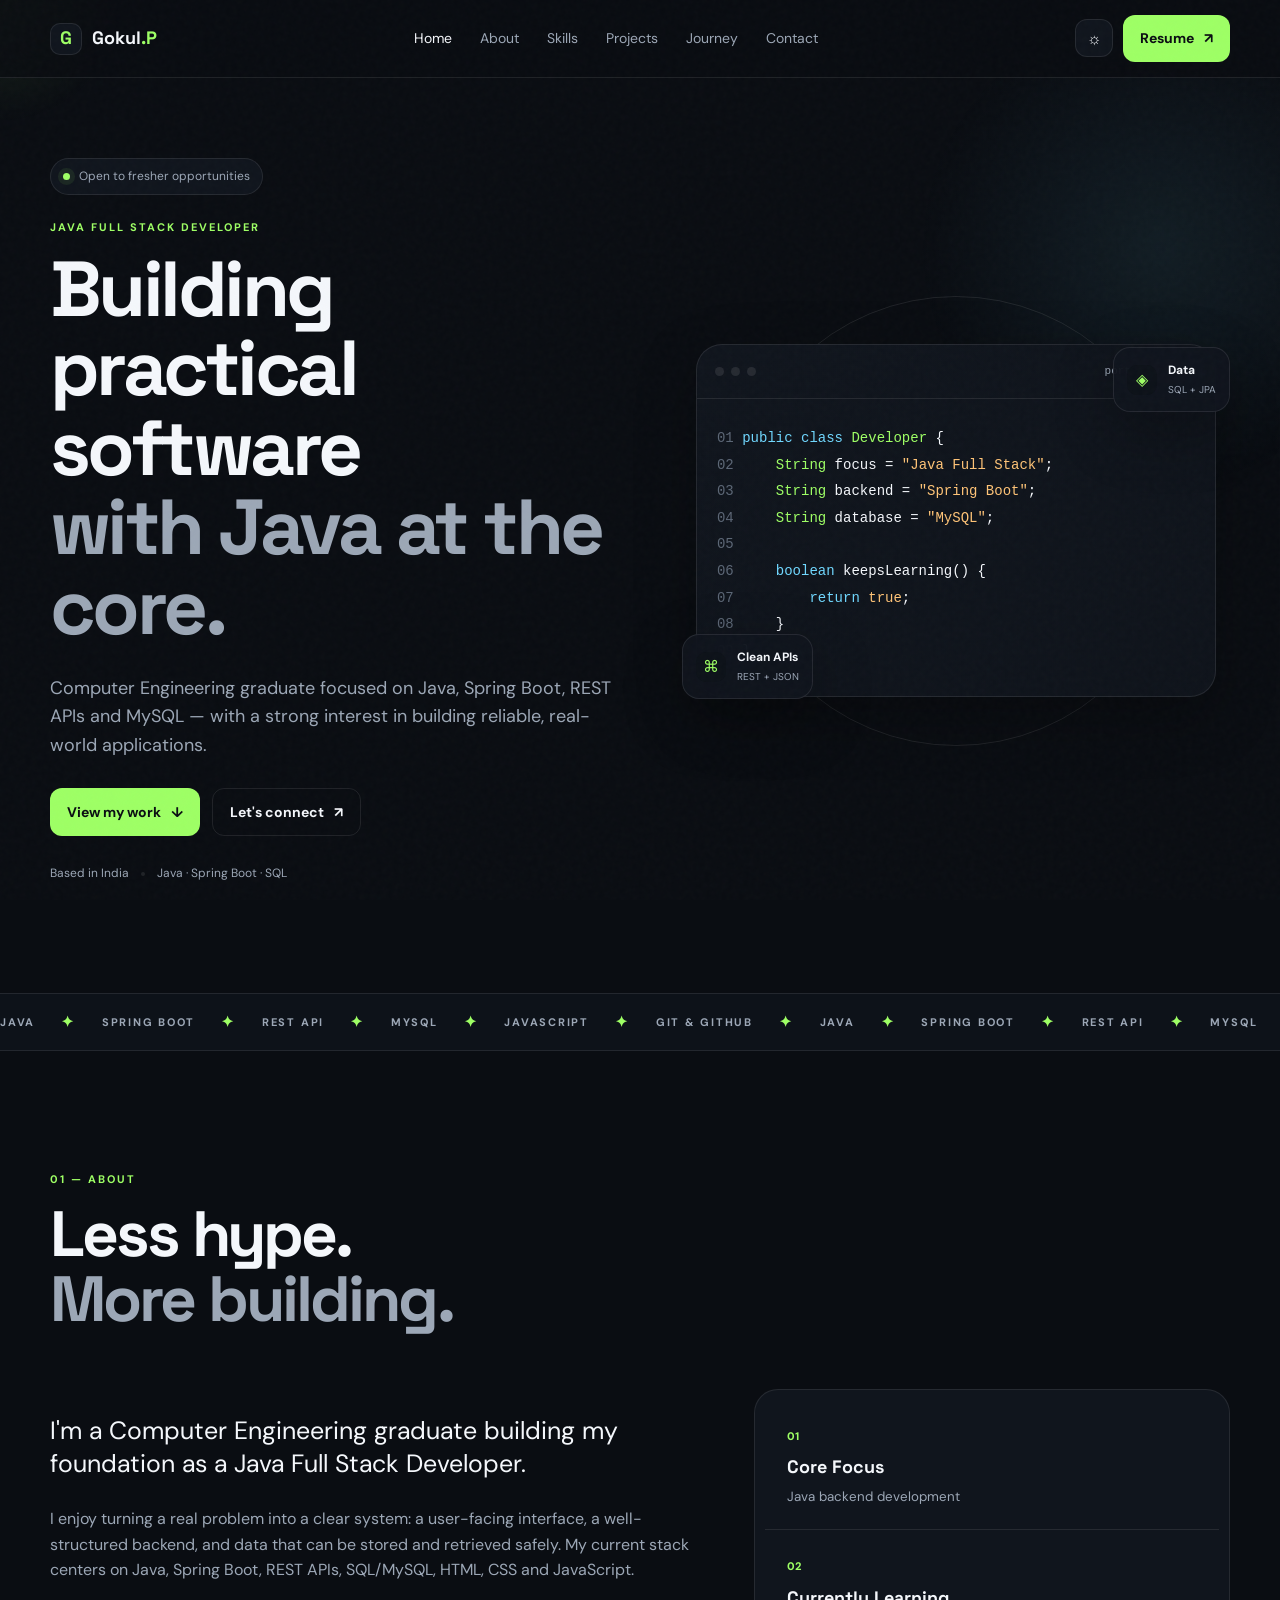
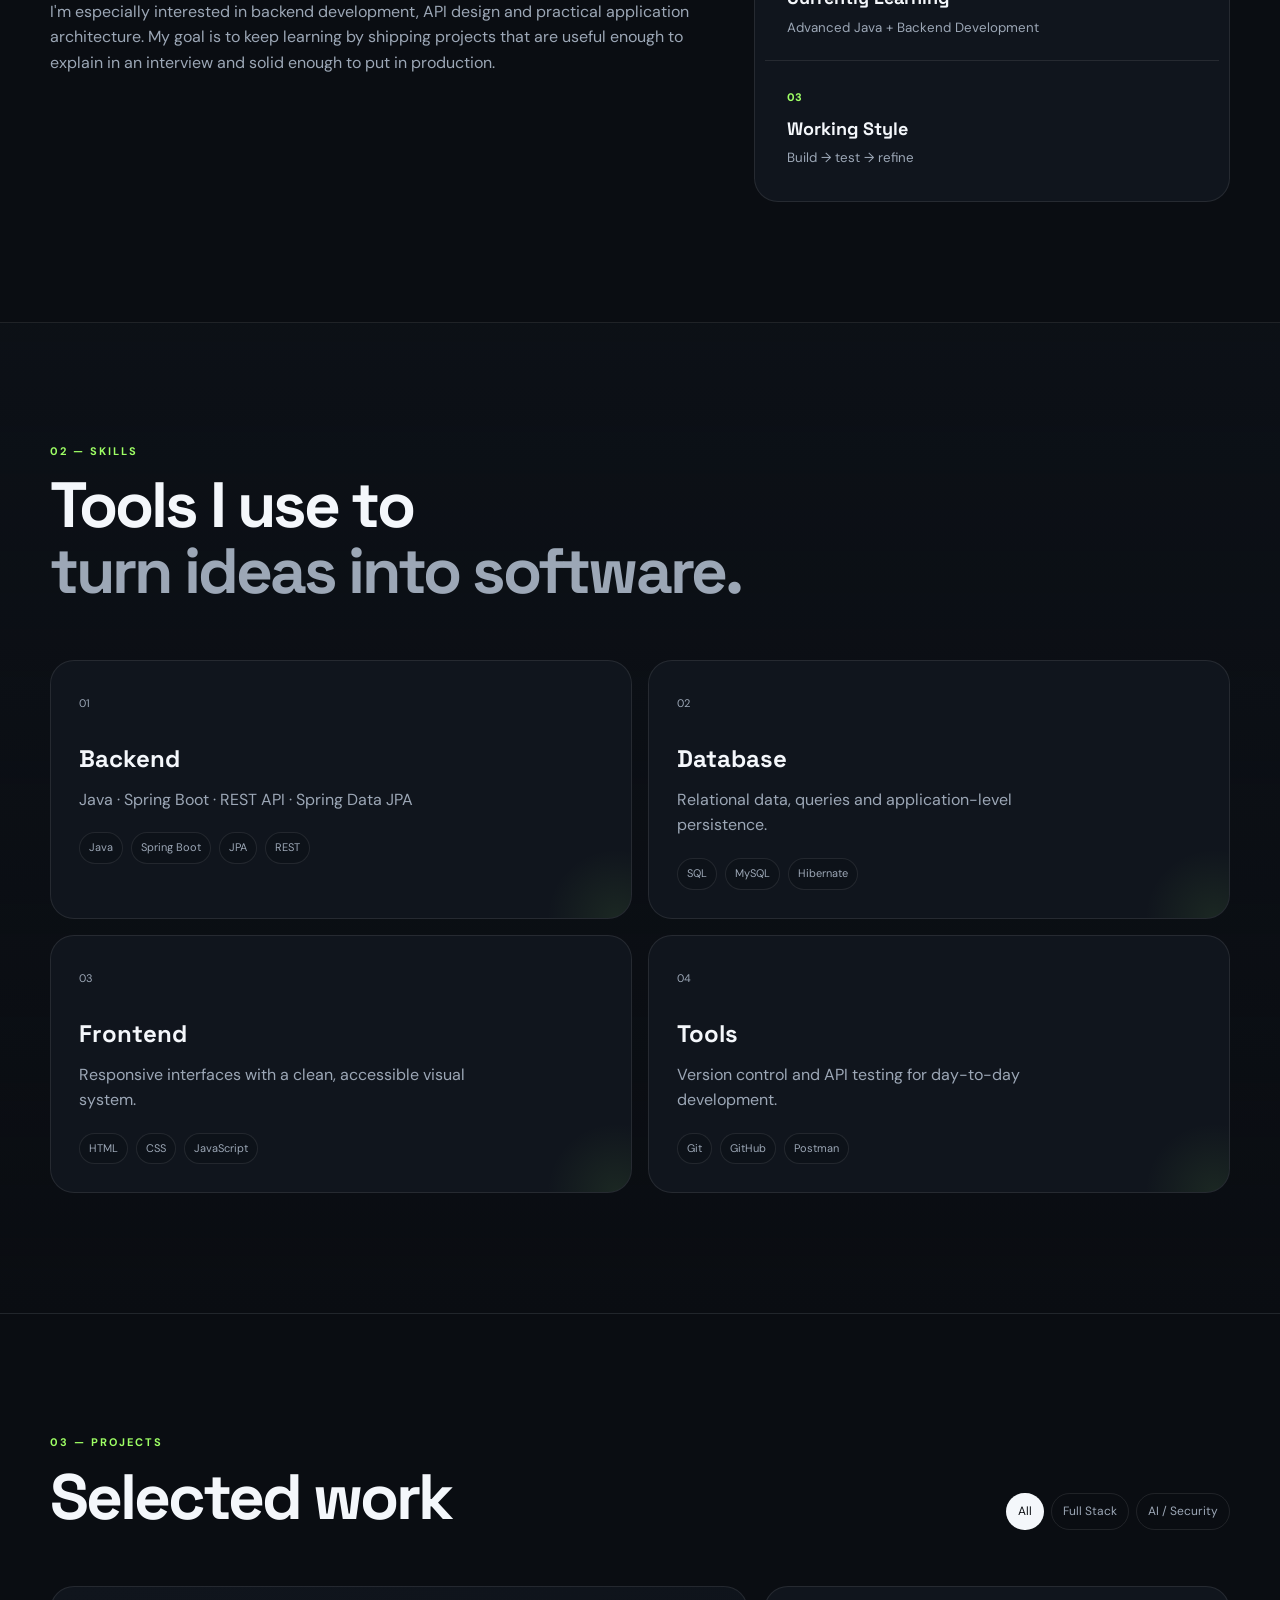
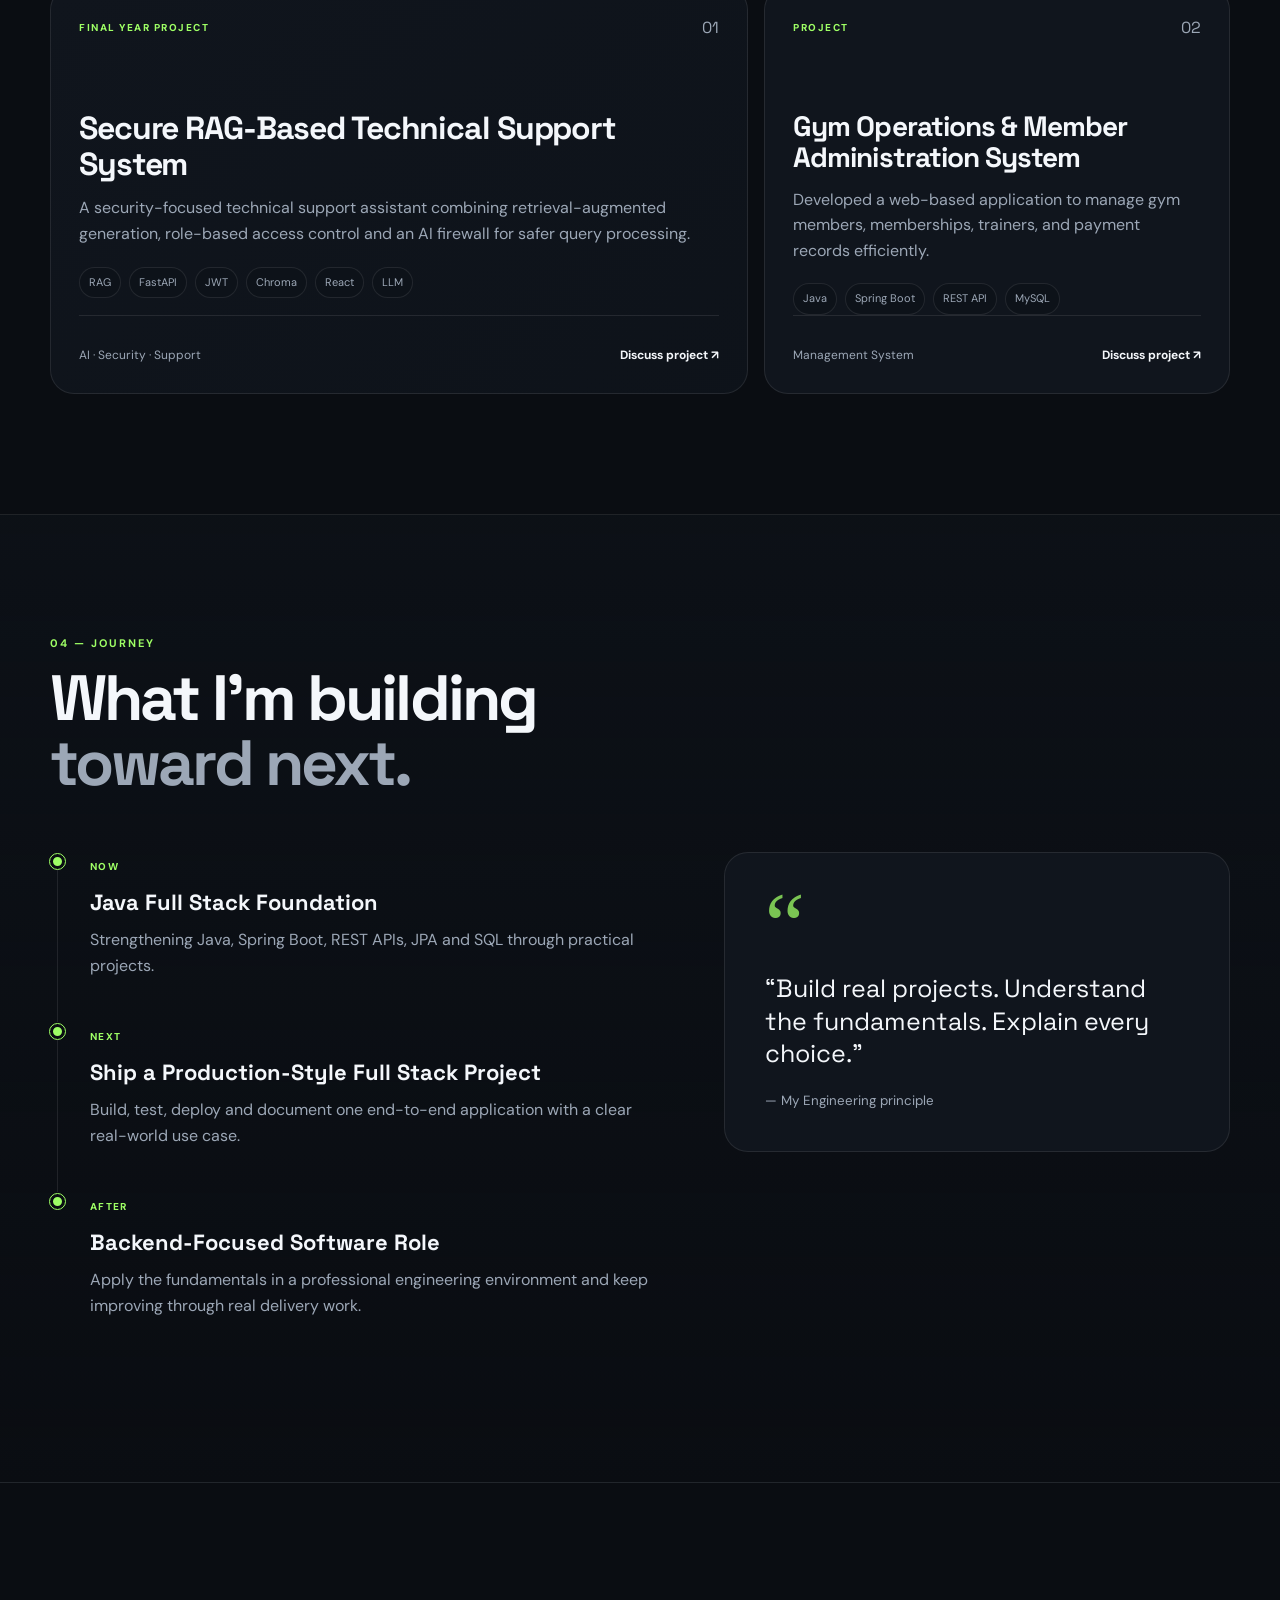
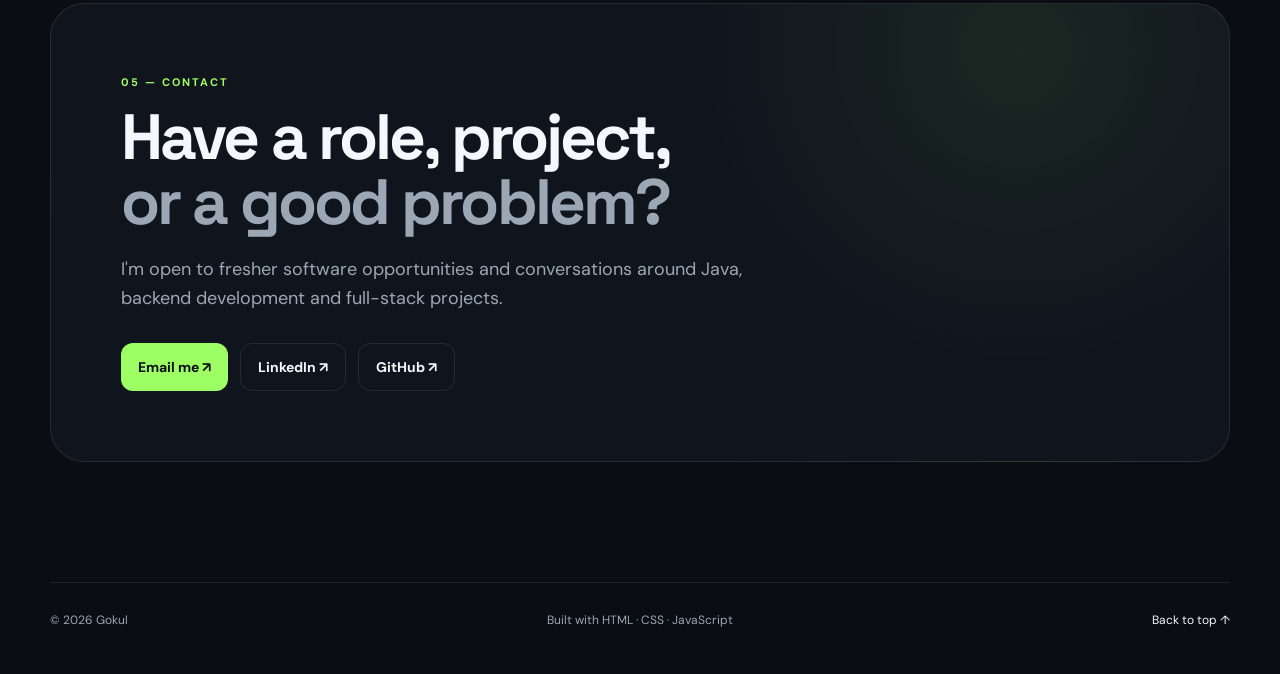
==== index.html @ 15cae479 "Initial portfolio" ====
<!DOCTYPE html>
<html lang="en">
<head>
  <meta charset="UTF-8">
  <meta name="viewport" content="width=device-width, initial-scale=1.0">
  <meta name="description" content="Gokul — Java Full Stack Developer portfolio. Projects, skills, experience, education and contact.">
  <title>Gokul — Java Full Stack Developer</title>
  <link rel="preconnect" href="https://fonts.googleapis.com">
  <link rel="preconnect" href="https://fonts.gstatic.com" crossorigin>
  <link href="https://fonts.googleapis.com/css2?family=DM+Sans:wght@400;500;600;700&family=Space+Grotesk:wght@500;600;700&display=swap" rel="stylesheet">
  <link rel="stylesheet" href="style.css">
</head>
<body>
  <div class="cursor-glow" aria-hidden="true"></div>
  <div class="noise" aria-hidden="true"></div>

  <header class="topbar">
    <a class="brand" href="#home" aria-label="Gokul home">
      <span class="brand-mark">G</span>
      <span>Gokul<span class="brand-dot">.P</span></span>
    </a>
    <nav class="desktop-nav" aria-label="Primary navigation">
      <a class="nav-link active" href="#home">Home</a>
      <a class="nav-link" href="#about">About</a>
      <a class="nav-link" href="#skills">Skills</a>
      <a class="nav-link" href="#projects">Projects</a>
      <a class="nav-link" href="#journey">Journey</a>
      <a class="nav-link" href="#contact">Contact</a>
    </nav>
    <div class="top-actions">
      <button id="themeToggle" class="icon-btn" aria-label="Toggle theme" title="Toggle theme">☼</button>
      <a class="resume-btn" href="assets/Gokul_Resume.pdf" download>Resume <span>↗</span></a>
      <button id="menuToggle" class="icon-btn mobile-only" aria-label="Open menu" aria-expanded="false">☰</button>
    </div>
  </header>

  <div id="mobileMenu" class="mobile-menu" hidden>
    <a href="#home">Home</a>
    <a href="#about">About</a>
    <a href="#skills">Skills</a>
    <a href="#projects">Projects</a>
    <a href="#journey">Journey</a>
    <a href="#contact">Contact</a>
  </div>

  <main>
    <section id="home" class="hero section-shell">
      <div class="hero-copy reveal">
        <div class="availability"><span class="status-dot"></span> Open to fresher opportunities</div>
        <p class="eyebrow">JAVA FULL STACK DEVELOPER</p>
        <h1>Building practical software<br><span>with Java at the core.</span></h1>
        <p class="hero-text">Computer Engineering graduate focused on Java, Spring Boot, REST APIs and MySQL — with a strong interest in building reliable, real-world applications.</p>
        <div class="hero-actions">
          <a class="primary-btn" href="#projects">View my work <span>↓</span></a>
          <a class="secondary-btn" href="#contact">Let's connect <span>↗</span></a>
        </div>
        <div class="hero-meta">
          <span>Based in India</span><i></i><span>Java · Spring Boot · SQL</span>
        </div>
      </div>
      <div class="hero-visual reveal delay-1" aria-label="Developer profile card">
        <div class="orbit orbit-1"></div>
        <div class="orbit orbit-2"></div>
        <div class="code-card">
          <div class="window-bar"><span></span><span></span><span></span><code>portfolio.java</code></div>
          <pre><span class="muted">01</span> <span class="kw">public class</span> <span class="type">Developer</span> {
<span class="muted">02</span>     <span class="type">String</span> focus = <span class="str">"Java Full Stack"</span>;
<span class="muted">03</span>     <span class="type">String</span> backend = <span class="str">"Spring Boot"</span>;
<span class="muted">04</span>     <span class="type">String</span> database = <span class="str">"MySQL"</span>;
<span class="muted">05</span>
<span class="muted">06</span>     <span class="kw">boolean</span> keepsLearning() {
<span class="muted">07</span>         <span class="kw">return</span> <span class="bool">true</span>;
<span class="muted">08</span>     }
<span class="muted">09</span> }</pre>
        </div>
        <div class="mini-card mini-card-a"><span class="mini-icon">⌘</span><div><strong>Clean APIs</strong><small>REST + JSON</small></div></div>
        <div class="mini-card mini-card-b"><span class="mini-icon">◈</span><div><strong>Data</strong><small>SQL + JPA</small></div></div>
      </div>
    </section>

    <section class="ticker" aria-label="Technology marquee">
      <div class="ticker-track">
        <span>JAVA</span><b>✦</b><span>SPRING BOOT</span><b>✦</b><span>REST API</span><b>✦</b><span>MYSQL</span><b>✦</b><span>JAVASCRIPT</span><b>✦</b><span>GIT & GITHUB</span><b>✦</b>
        <span>JAVA</span><b>✦</b><span>SPRING BOOT</span><b>✦</b><span>REST API</span><b>✦</b><span>MYSQL</span><b>✦</b><span>JAVASCRIPT</span><b>✦</b><span>GIT & GITHUB</span><b>✦</b>
      </div>
    </section>

    <section id="about" class="content-section section-shell">
      <div class="section-head reveal"><p class="eyebrow">01 — ABOUT</p><h2>Less hype.<br><span>More building.</span></h2></div>
      <div class="about-grid">
        <div class="about-main reveal">
          <p class="lead">I'm a Computer Engineering graduate building my foundation as a Java Full Stack Developer.</p>
          <p>I enjoy turning a real problem into a clear system: a user-facing interface, a well-structured backend, and data that can be stored and retrieved safely. My current stack centers on Java, Spring Boot, REST APIs, SQL/MySQL, HTML, CSS and JavaScript.</p>
          <p>I'm especially interested in backend development, API design and practical application architecture. My goal is to keep learning by shipping projects that are useful enough to explain in an interview and solid enough to put in production.</p>
        </div>
        <aside class="about-card reveal delay-1">
          <div class="about-stat"><span>01</span><strong>Core Focus</strong><small>Java backend development</small></div>
          <div class="about-stat"><span>02</span><strong>Currently Learning</strong><small>Advanced Java + Backend Development</small></div>
          <div class="about-stat"><span>03</span><strong>Working Style</strong><small>Build → test → refine</small></div>
        </aside>
      </div>
    </section>

    <section id="skills" class="content-section section-shell alt-section">
      <div class="section-head reveal"><p class="eyebrow">02 — SKILLS</p><h2>Tools I use to<br><span>turn ideas into software.</span></h2></div>
      <div class="skill-grid">
        <article class="skill-card reveal"><span class="skill-no">01</span><h3>Backend</h3><p>Java · Spring Boot · REST API · Spring Data JPA</p><div class="skill-tags"><span>Java</span><span>Spring Boot</span><span>JPA</span><span>REST</span></div></article>
        <article class="skill-card reveal delay-1"><span class="skill-no">02</span><h3>Database</h3><p>Relational data, queries and application-level persistence.</p><div class="skill-tags"><span>SQL</span><span>MySQL</span><span>Hibernate</span></div></article>
        <article class="skill-card reveal delay-2"><span class="skill-no">03</span><h3>Frontend</h3><p>Responsive interfaces with a clean, accessible visual system.</p><div class="skill-tags"><span>HTML</span><span>CSS</span><span>JavaScript</span></div></article>
        <article class="skill-card reveal"><span class="skill-no">04</span><h3>Tools</h3><p>Version control and API testing for day-to-day development.</p><div class="skill-tags"><span>Git</span><span>GitHub</span><span>Postman</span></div></article>
      </div>
    </section>

    <section id="projects" class="content-section section-shell">
      <div class="section-head row-head reveal"><div><p class="eyebrow">03 — PROJECTS</p><h2>Selected work</h2></div><div class="project-filter" role="group" aria-label="Project filters"><button class="filter active" data-filter="all">All</button><button class="filter" data-filter="fullstack">Full Stack</button><button class="filter" data-filter="ai">AI / Security</button></div></div>
      <div class="project-grid">
        <article class="project-card featured reveal" data-category="ai">
          <div class="project-top"><span class="project-type">FINAL YEAR PROJECT</span><span class="project-index">01</span></div>
          <h3>Secure RAG-Based Technical Support System</h3>
          <p>A security-focused technical support assistant combining retrieval-augmented generation, role-based access control and an AI firewall for safer query processing.</p>
          <div class="project-stack"><span>RAG</span><span>FastAPI</span><span>JWT</span><span>Chroma</span><span>React</span><span>LLM</span></div>
          <div class="project-bottom"><span>AI · Security · Support</span><a href="#contact" class="text-link">Discuss project ↗</a></div>
        </article>
        <article class="project-card reveal delay-1" data-category="fullstack">
          <div class="project-top"><span class="project-type">PROJECT</span><span class="project-index">02</span></div>
          <h3>Gym Operations & Member Administration System</h3>
          <p>Developed a web-based application to manage gym members, memberships, trainers, and payment records efficiently.</p>
          <div class="project-stack"><span>Java</span><span>Spring Boot</span><span>REST API</span><span>MySQL</span></div>
          <div class="project-bottom"><span>Management System</span><a href="#contact" class="text-link">Discuss project ↗</a></div>
        </article>
      </div>
    </section>

    <section id="journey" class="content-section section-shell alt-section">
      <div class="section-head reveal"><p class="eyebrow">04 — JOURNEY</p><h2>What I'm building<br><span>toward next.</span></h2></div>
      <div class="journey-grid">
        <div class="timeline reveal">
          <div class="timeline-item"><span class="timeline-dot"></span><div><small>NOW</small><h3>Java Full Stack Foundation</h3><p>Strengthening Java, Spring Boot, REST APIs, JPA and SQL through practical projects.</p></div></div>
          <div class="timeline-item"><span class="timeline-dot"></span><div><small>NEXT</small><h3>Ship a Production-Style Full Stack Project</h3><p>Build, test, deploy and document one end-to-end application with a clear real-world use case.</p></div></div>
          <div class="timeline-item"><span class="timeline-dot"></span><div><small>AFTER</small><h3>Backend-Focused Software Role</h3><p>Apply the fundamentals in a professional engineering environment and keep improving through real delivery work.</p></div></div>
        </div>
        <div class="quote-card reveal delay-1"><span class="quote-mark">“</span><p>“Build real projects. Understand the fundamentals. Explain every choice.”</p><small>— My Engineering principle</small></div>
      </div>
    </section>

    <section id="contact" class="contact-section section-shell">
      <div class="contact-card reveal">
        <p class="eyebrow">05 — CONTACT</p>
        <h2>Have a role, project,<br><span>or a good problem?</span></h2>
        <p class="contact-copy">I'm open to fresher software opportunities and conversations around Java, backend development and full-stack projects.</p>
        <div class="contact-actions">
          <a class="primary-btn" href="mailto:gokul.p.cseacet@gmail.com">Email me ↗</a>
          <a class="secondary-btn" href="https://www.linkedin.com/" target="_blank" rel="noreferrer">LinkedIn ↗</a>
          <a class="secondary-btn" href="https://github.com/" target="_blank" rel="noreferrer">GitHub ↗</a>
        </div>
      </div>
    </section>
  </main>

  <footer class="footer section-shell"><span>© 2026 Gokul</span><span>Built with HTML · CSS · JavaScript</span><a href="#home">Back to top ↑</a></footer>

  <script src="script.js"></script>
</body>
</html>
---- style.css ----
:root{
  --bg:#0a0d12;--panel:#10151d;--panel-2:#0d1219;--text:#f4f7fb;--muted:#9ca7b6;--line:rgba(255,255,255,.09);--accent:#9eff65;--accent-2:#70d8ff;--shadow:0 20px 60px rgba(0,0,0,.28);--radius:24px
}
:root.light{--bg:#f5f7fa;--panel:#ffffff;--panel-2:#eef2f5;--text:#10151c;--muted:#596574;--line:rgba(16,21,28,.11);--accent:#287a16;--accent-2:#0077a5;--shadow:0 20px 50px rgba(16,21,28,.08)}
*{box-sizing:border-box}html{scroll-behavior:smooth}body{margin:0;background:var(--bg);color:var(--text);font-family:'DM Sans',sans-serif;line-height:1.6;overflow-x:hidden}a{color:inherit;text-decoration:none}button{font:inherit}.noise{position:fixed;inset:0;pointer-events:none;opacity:.035;background-image:url("data:image/svg+xml,%3Csvg viewBox='0 0 180 180' xmlns='http://www.w3.org/2000/svg'%3E%3Cfilter id='n'%3E%3CfeTurbulence type='fractalNoise' baseFrequency='.9' numOctaves='4' stitchTiles='stitch'/%3E%3C/filter%3E%3Crect width='100%25' height='100%25' filter='url(%23n)' opacity='.65'/%3E%3C/svg%3E");z-index:50}.cursor-glow{position:fixed;width:280px;height:280px;border-radius:50%;background:radial-gradient(circle,rgba(158,255,101,.10),transparent 62%);pointer-events:none;transform:translate(-50%,-50%);z-index:0;display:block}.section-shell{width:min(1180px,calc(100% - 48px));margin:0 auto}.topbar{position:sticky;top:0;z-index:40;height:78px;border-bottom:1px solid var(--line);background:color-mix(in srgb,var(--bg) 82%,transparent);backdrop-filter:blur(18px);display:flex;align-items:center;justify-content:space-between;padding:0 max(24px,calc((100vw - 1180px)/2));gap:20px}.brand{display:flex;align-items:center;gap:10px;font-family:'Space Grotesk';font-weight:700;font-size:18px}.brand-mark{display:grid;place-items:center;width:32px;height:32px;border:1px solid var(--line);border-radius:10px;background:var(--panel);color:var(--accent)}.brand-dot{color:var(--accent)}.desktop-nav{display:flex;gap:28px;align-items:center}.nav-link{font-size:14px;color:var(--muted);transition:.2s}.nav-link:hover,.nav-link.active{color:var(--text)}.top-actions{display:flex;align-items:center;gap:10px}.icon-btn{width:38px;height:38px;border:1px solid var(--line);border-radius:12px;background:var(--panel);color:var(--text);cursor:pointer}.resume-btn,.primary-btn,.secondary-btn{display:inline-flex;align-items:center;justify-content:center;gap:10px;border-radius:12px;padding:12px 17px;font-weight:700;font-size:14px;transition:.25s}.resume-btn,.primary-btn{background:var(--accent);color:#0a0d12}.secondary-btn{border:1px solid var(--line);background:transparent}.resume-btn:hover,.primary-btn:hover{transform:translateY(-2px);filter:brightness(1.04)}.secondary-btn:hover{background:var(--panel);transform:translateY(-2px)}.mobile-only{display:none}.mobile-menu{position:fixed;right:18px;top:86px;z-index:41;width:220px;padding:10px;border:1px solid var(--line);border-radius:18px;background:var(--panel);box-shadow:var(--shadow)}.mobile-menu a{display:block;padding:12px;border-radius:12px;color:var(--muted)}.mobile-menu a:hover{background:var(--panel-2);color:var(--text)}.hero{min-height:calc(100vh - 78px);display:grid;grid-template-columns:1.03fr .97fr;align-items:center;gap:50px;padding:80px 0 110px;position:relative}.hero:after{content:"";position:absolute;width:520px;height:520px;right:-190px;top:-90px;background:radial-gradient(circle,rgba(112,216,255,.08),transparent 66%);pointer-events:none}.availability{display:inline-flex;align-items:center;gap:9px;padding:8px 12px;border:1px solid var(--line);background:var(--panel);border-radius:999px;color:var(--muted);font-size:12px;margin-bottom:24px}.status-dot{width:7px;height:7px;border-radius:50%;background:var(--accent);box-shadow:0 0 0 5px rgba(158,255,101,.08)}.eyebrow{margin:0 0 13px;color:var(--accent);font-weight:700;letter-spacing:.18em;font-size:11px}.hero h1,.section-head h2,.contact-card h2{font-family:'Space Grotesk';letter-spacing:-.045em;line-height:1.02;margin:0}.hero h1{font-size:clamp(46px,6.2vw,78px);max-width:760px}.hero h1 span,.section-head h2 span,.contact-card h2 span{color:var(--muted)}.hero-text{max-width:630px;color:var(--muted);font-size:18px;margin:26px 0 28px}.hero-actions,.contact-actions{display:flex;flex-wrap:wrap;gap:12px}.hero-meta{display:flex;gap:12px;align-items:center;color:var(--muted);font-size:12px;margin-top:28px}.hero-meta i{width:4px;height:4px;border-radius:50%;background:var(--line)}.hero-visual{min-height:520px;position:relative;display:grid;place-items:center}.orbit{position:absolute;border:1px solid var(--line);border-radius:50%}.orbit-1{width:450px;height:450px}.orbit-2{width:320px;height:320px;border-style:dashed;opacity:.5}.code-card{width:min(520px,100%);border:1px solid var(--line);border-radius:26px;background:linear-gradient(145deg,var(--panel),color-mix(in srgb,var(--panel) 80%,var(--bg)));box-shadow:var(--shadow);overflow:hidden;position:relative;z-index:2}.window-bar{height:54px;display:flex;align-items:center;gap:7px;padding:0 18px;border-bottom:1px solid var(--line)}.window-bar span{width:9px;height:9px;border-radius:50%;background:var(--line)}.window-bar code{margin-left:auto;font-size:11px;color:var(--muted)}pre{margin:0;padding:26px 20px 32px;overflow:auto;font:500 14px/1.9 'DM Mono','SFMono-Regular',Consolas,monospace;color:var(--text)}.kw{color:var(--accent-2)}.type{color:var(--accent)}.str,.bool{color:#ffc477}.muted{color:#5c6776}.mini-card{position:absolute;z-index:3;border:1px solid var(--line);background:color-mix(in srgb,var(--panel) 90%,transparent);backdrop-filter:blur(16px);border-radius:17px;padding:13px;display:flex;align-items:center;gap:11px;box-shadow:var(--shadow)}.mini-card-a{left:0;bottom:82px}.mini-card-b{right:0;top:86px}.mini-icon{width:30px;height:30px;display:grid;place-items:center;border-radius:10px;background:var(--panel-2);color:var(--accent)}.mini-card strong{display:block;font-size:12px}.mini-card small{display:block;color:var(--muted);font-size:10px;margin-top:2px}.ticker{border-top:1px solid var(--line);border-bottom:1px solid var(--line);overflow:hidden;white-space:nowrap;background:var(--panel-2)}.ticker-track{display:inline-flex;align-items:center;gap:26px;padding:16px 0;min-width:max-content;animation:marquee 24s linear infinite;color:var(--muted);font-size:11px;font-weight:700;letter-spacing:.16em}.ticker-track b{color:var(--accent);font-size:15px}@keyframes marquee{to{transform:translateX(-50%)}}.content-section{padding:120px 0}.alt-section{border-top:1px solid var(--line);border-bottom:1px solid var(--line);width:100%;padding-left:max(24px,calc((100vw - 1180px)/2));padding-right:max(24px,calc((100vw - 1180px)/2));background:linear-gradient(180deg,color-mix(in srgb,var(--panel-2) 65%,transparent),transparent)}.alt-section>.section-head,.alt-section>.skill-grid,.alt-section>.journey-grid{max-width:1180px;margin-left:auto;margin-right:auto}.section-head{margin-bottom:56px}.section-head h2,.contact-card h2{font-size:clamp(38px,5vw,64px)}.about-grid{display:grid;grid-template-columns:1.15fr .85fr;gap:60px}.about-main p{color:var(--muted);font-size:16px;max-width:760px}.about-main .lead{font-size:25px;color:var(--text);line-height:1.35;max-width:700px}.about-card{border:1px solid var(--line);border-radius:var(--radius);background:var(--panel);padding:10px}.about-stat{padding:22px;border-bottom:1px solid var(--line)}.about-stat:last-child{border-bottom:0}.about-stat span{font-size:11px;color:var(--accent);font-weight:800}.about-stat strong{display:block;font-family:'Space Grotesk';font-size:18px;margin-top:6px}.about-stat small{color:var(--muted);display:block;margin-top:4px}.skill-grid{display:grid;grid-template-columns:repeat(2,1fr);gap:16px}.skill-card{border:1px solid var(--line);border-radius:var(--radius);background:var(--panel);padding:28px;min-height:220px;position:relative;overflow:hidden}.skill-card:before{content:"";position:absolute;width:150px;height:150px;border-radius:50%;right:-60px;bottom:-75px;background:radial-gradient(circle,rgba(158,255,101,.08),transparent 65%)}.skill-no{color:var(--muted);font-size:11px}.skill-card h3{font-family:'Space Grotesk';font-size:24px;margin:26px 0 8px}.skill-card p{color:var(--muted);max-width:390px;margin:0}.skill-tags,.project-stack{display:flex;flex-wrap:wrap;gap:8px;margin-top:20px}.skill-tags span,.project-stack span{border:1px solid var(--line);padding:6px 9px;border-radius:999px;color:var(--muted);font-size:11px;background:var(--panel-2)}.row-head{display:flex;align-items:flex-end;justify-content:space-between;gap:20px}.project-filter{display:flex;gap:7px;flex-wrap:wrap}.filter{border:1px solid var(--line);background:transparent;color:var(--muted);padding:8px 11px;border-radius:999px;font-size:12px;cursor:pointer}.filter.active,.filter:hover{background:var(--text);color:var(--bg)}.project-grid{display:grid;grid-template-columns:1.2fr .8fr;gap:16px}.project-card{border:1px solid var(--line);border-radius:var(--radius);background:var(--panel);padding:28px;display:flex;flex-direction:column;min-height:390px}.project-card.featured{background:linear-gradient(145deg,var(--panel),color-mix(in srgb,var(--panel-2) 78%,var(--panel)))}.project-top,.project-bottom{display:flex;justify-content:space-between;gap:12px;align-items:center}.project-type{font-size:10px;color:var(--accent);font-weight:800;letter-spacing:.15em}.project-index{font-family:'Space Grotesk';color:var(--muted)}.project-card h3{font-family:'Space Grotesk';font-size:32px;line-height:1.12;letter-spacing:-.035em;margin:70px 0 13px;max-width:670px}.project-card:not(.featured) h3{font-size:28px;margin-top:70px}.project-card p{color:var(--muted);max-width:700px;margin:0}.project-bottom{margin-top:auto;padding-top:30px;color:var(--muted);font-size:12px;border-top:1px solid var(--line)}.text-link{color:var(--text);font-weight:700}.journey-grid{display:grid;grid-template-columns:1.1fr .9fr;gap:55px;align-items:start}.timeline{display:grid;gap:0}.timeline-item{display:grid;grid-template-columns:18px 1fr;gap:22px;position:relative;padding-bottom:44px}.timeline-item:not(:last-child):after{content:"";position:absolute;left:7px;top:18px;bottom:0;width:1px;background:var(--line)}.timeline-dot{width:15px;height:15px;border:3px solid var(--bg);outline:1px solid var(--accent);border-radius:50%;background:var(--accent);margin-top:2px;position:relative;z-index:2}.timeline-item small{font-size:10px;color:var(--accent);letter-spacing:.13em;font-weight:800}.timeline-item h3{font-family:'Space Grotesk';font-size:22px;margin:7px 0}.timeline-item p{color:var(--muted);max-width:620px;margin:0}.quote-card{border:1px solid var(--line);background:var(--panel);border-radius:var(--radius);padding:40px;position:relative;min-height:300px;display:flex;flex-direction:column;justify-content:center}.quote-mark{font-family:Georgia;font-size:90px;line-height:.7;color:var(--accent);opacity:.75}.quote-card p{font-family:'Space Grotesk';font-size:25px;line-height:1.3;margin:16px 0 20px}.quote-card small{color:var(--muted)}.contact-section{padding:120px 0}.contact-card{border:1px solid var(--line);border-radius:34px;background:radial-gradient(circle at 82% 10%,rgba(158,255,101,.08),transparent 30%),var(--panel);padding:70px}.contact-copy{max-width:680px;color:var(--muted);font-size:18px;margin:20px 0 30px}.placeholder-note{font-size:11px;color:var(--muted);margin-top:20px}.footer{padding:28px 0 44px;border-top:1px solid var(--line);display:flex;justify-content:space-between;gap:15px;color:var(--muted);font-size:12px}.footer a{color:var(--text)}.reveal{opacity:0;transform:translateY(18px);transition:opacity .7s ease,transform .7s ease}.reveal.visible{opacity:1;transform:none}.delay-1{transition-delay:.08s}.delay-2{transition-delay:.16s}.hidden-by-filter{display:none!important}@media(max-width:900px){.desktop-nav{display:none}.mobile-only{display:block}.topbar{padding:0 18px}.hero{grid-template-columns:1fr;gap:20px;padding-top:70px}.hero-visual{min-height:480px}.about-grid,.journey-grid,.project-grid{grid-template-columns:1fr}.skill-grid{grid-template-columns:1fr 1fr}.row-head{align-items:flex-start;flex-direction:column}.mini-card-a{left:2%}.mini-card-b{right:2%}.contact-card{padding:50px 30px}}@media(max-width:620px){.section-shell{width:min(100% - 34px,1180px)}.content-section,.contact-section{padding:82px 0}.alt-section{padding-left:17px;padding-right:17px}.hero{min-height:auto;padding:62px 0 80px}.hero h1{font-size:46px}.hero-text{font-size:16px}.hero-visual{min-height:430px}.orbit-1{width:320px;height:320px}.orbit-2{width:250px;height:250px}.code-card{width:100%;border-radius:20px}.mini-card{transform:scale(.9)}.mini-card-a{bottom:38px}.mini-card-b{top:48px}.skill-grid{grid-template-columns:1fr}.project-card{min-height:360px;padding:22px}.project-card h3,.project-card:not(.featured) h3{font-size:27px;margin-top:55px}.contact-card{padding:42px 22px;border-radius:26px}.footer{flex-direction:column}.resume-btn{display:none}.hero-meta{flex-wrap:wrap}.cursor-glow{display:none}}
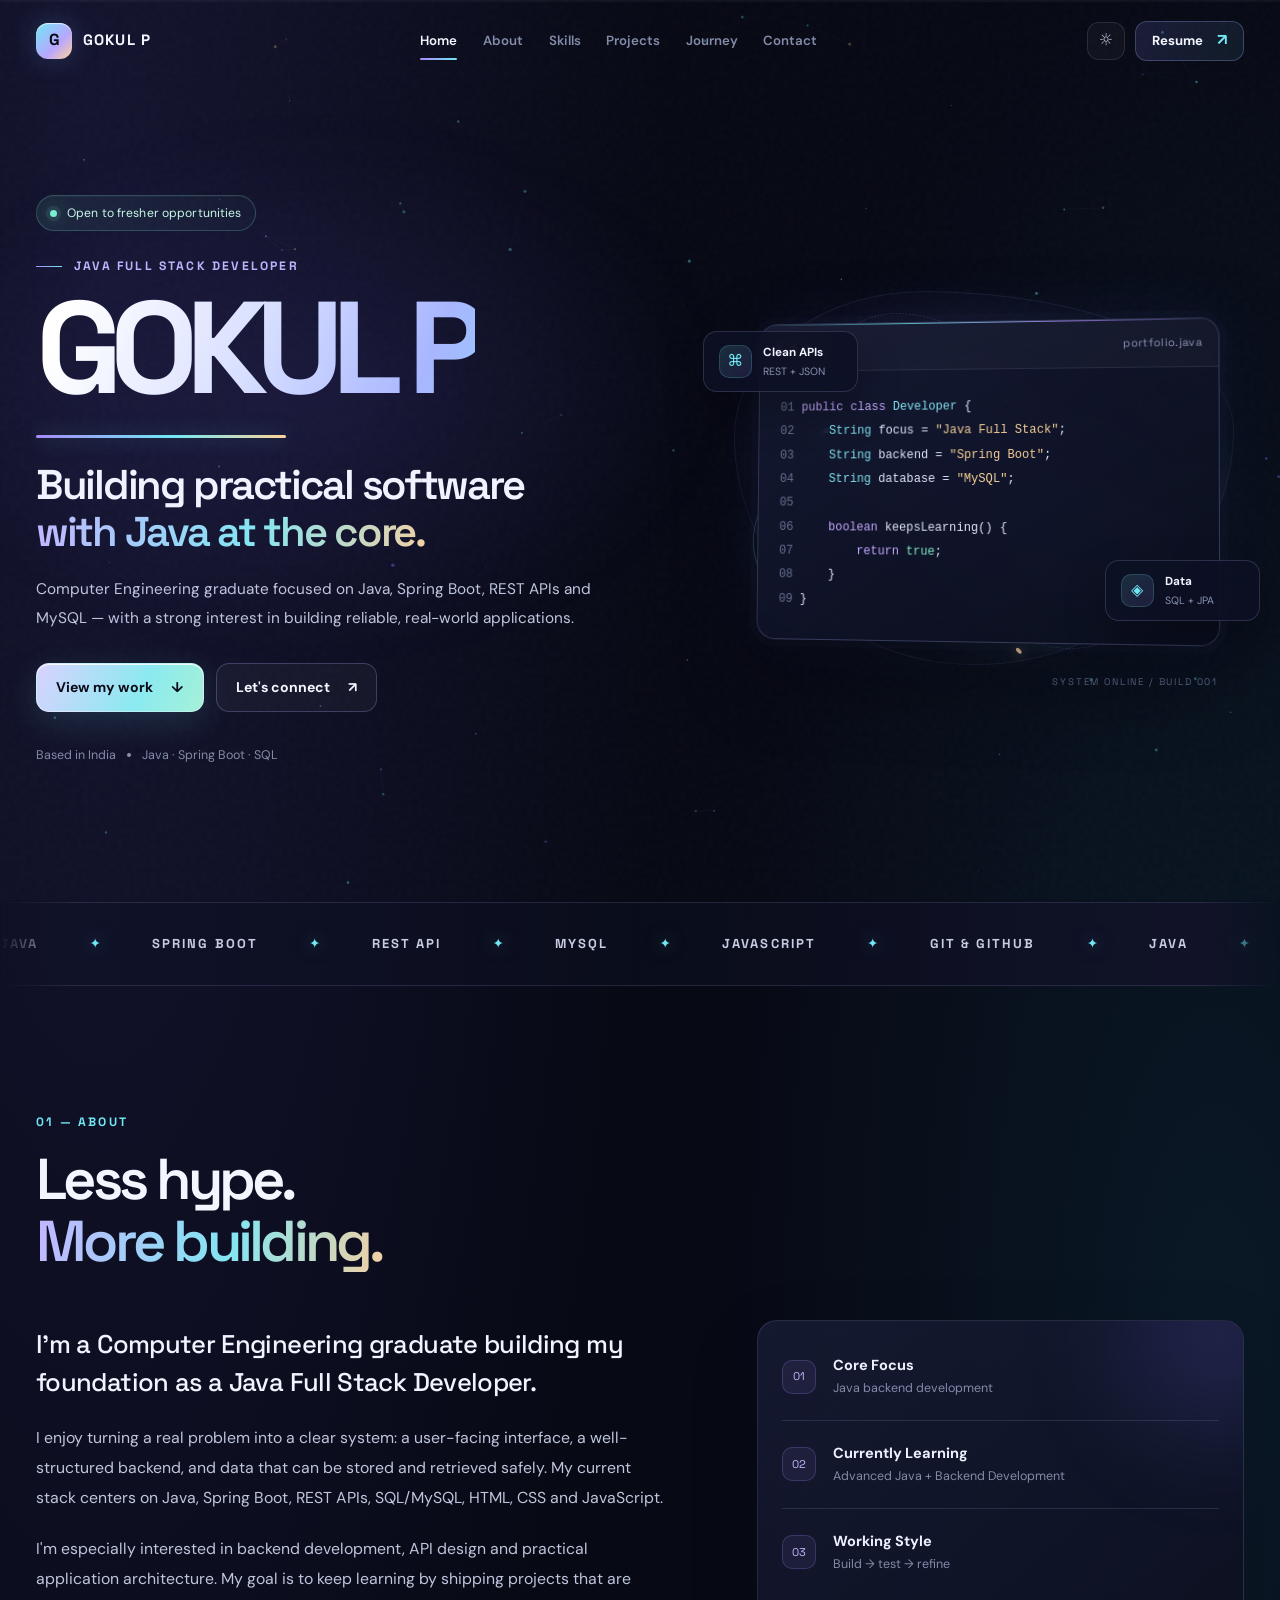
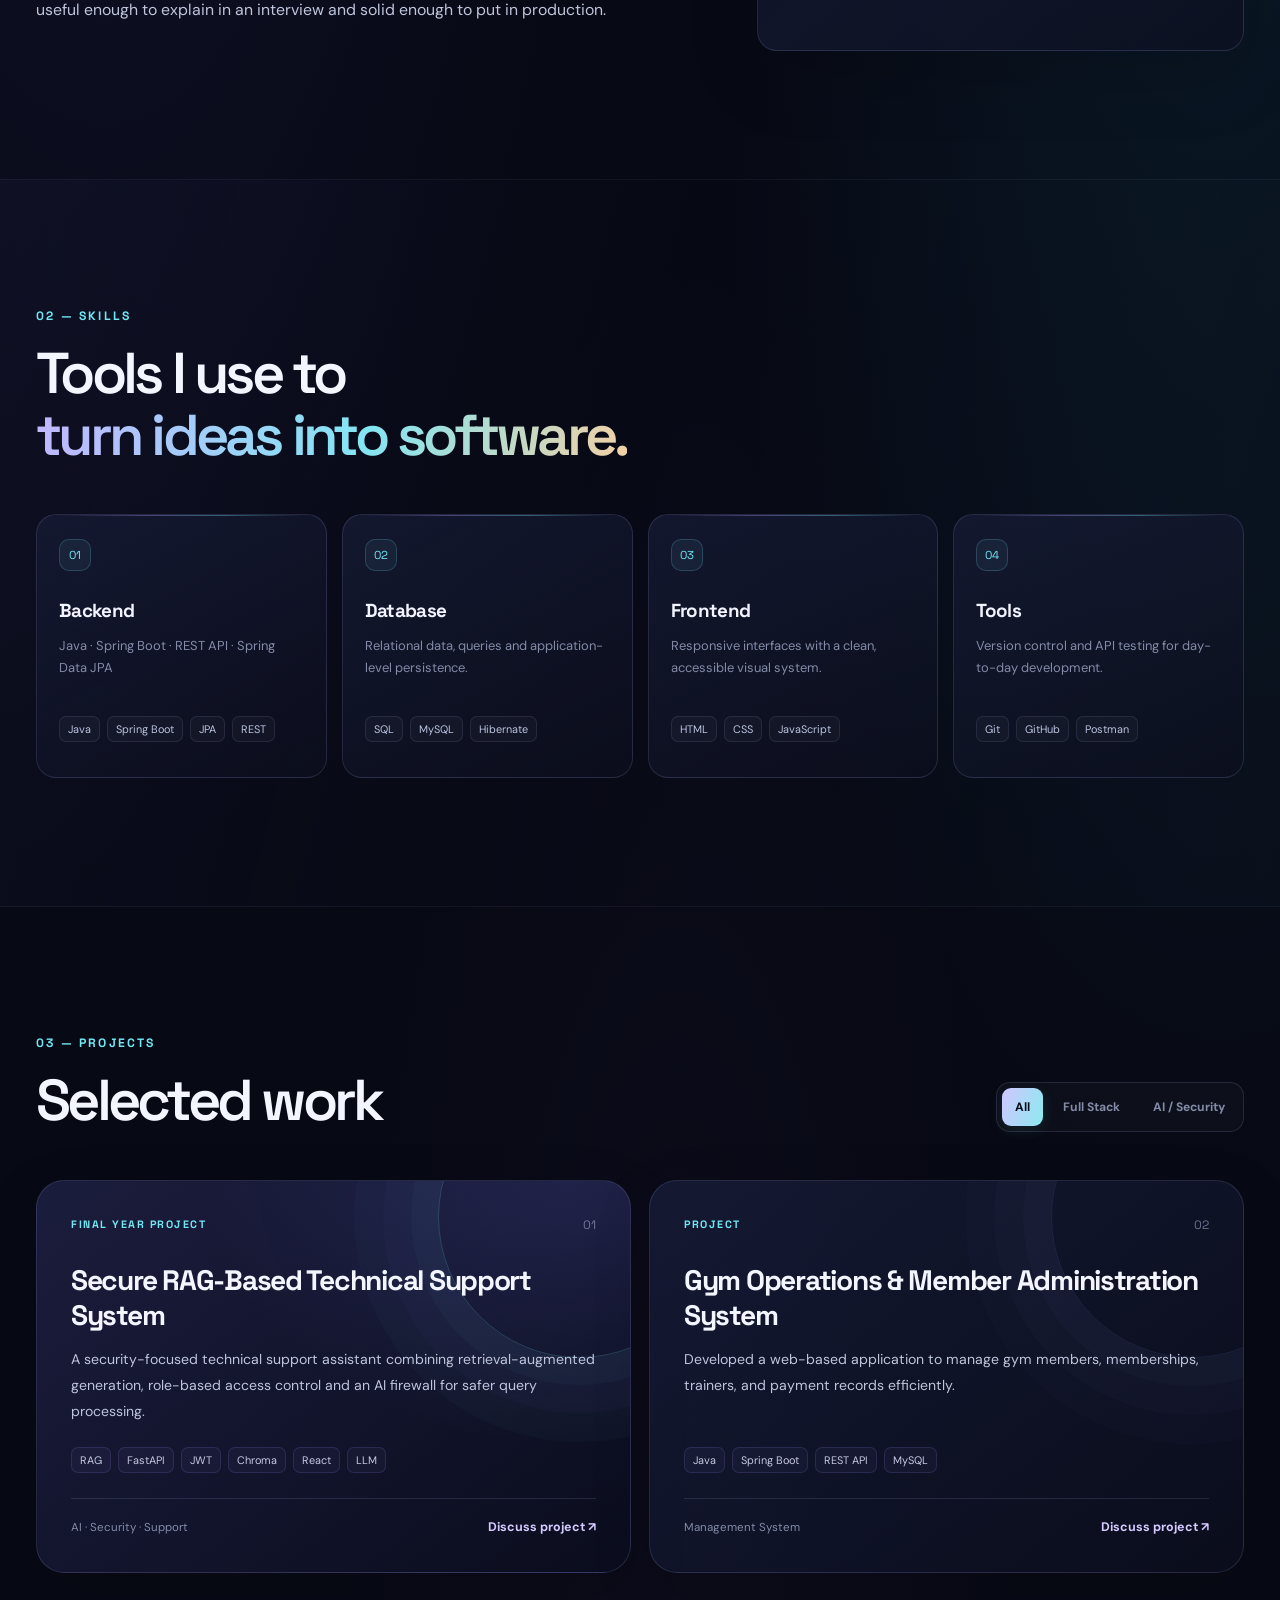
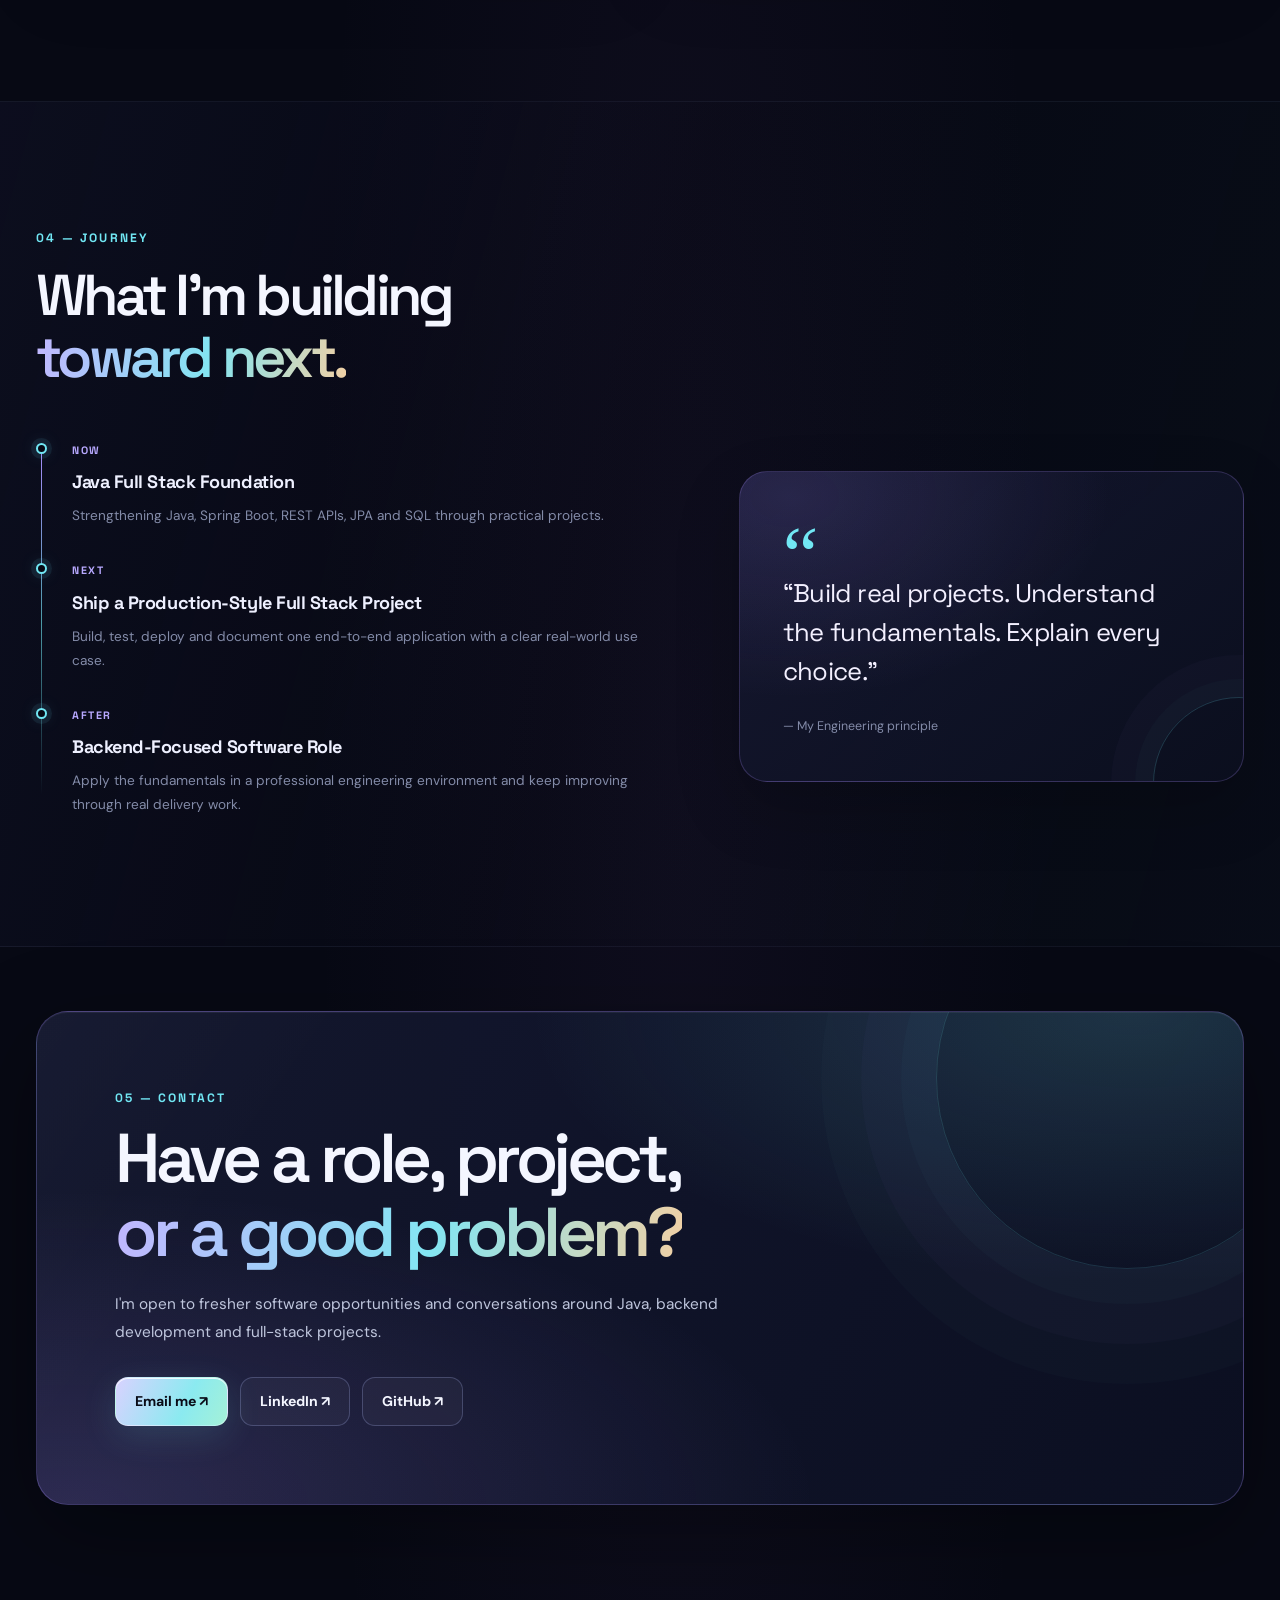
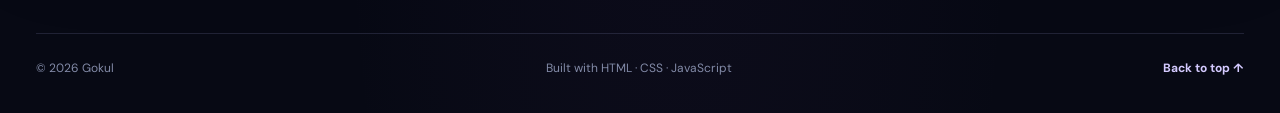
==== commit d9cacfaf: "Upgrade portfolio UI and animations" ====
--- a/index.html
+++ b/index.html
@@ -3,6 +3,9 @@
 <head>
   <meta charset="UTF-8">
   <meta name="viewport" content="width=device-width, initial-scale=1.0">
+  <meta name="theme-color" content="#070914">
+  <meta property="og:title" content="GOKUL P — Java Full Stack Developer">
+  <meta property="og:description" content="Java, Spring Boot, REST APIs and MySQL portfolio">
   <meta name="description" content="Gokul — Java Full Stack Developer portfolio. Projects, skills, experience, education and contact.">
   <title>Gokul — Java Full Stack Developer</title>
   <link rel="preconnect" href="https://fonts.googleapis.com">
@@ -17,7 +20,7 @@
   <header class="topbar">
     <a class="brand" href="#home" aria-label="Gokul home">
       <span class="brand-mark">G</span>
-      <span>Gokul<span class="brand-dot">.P</span></span>
+      <span>GOKUL P</span>
     </a>
     <nav class="desktop-nav" aria-label="Primary navigation">
       <a class="nav-link active" href="#home">Home</a>
@@ -29,7 +32,7 @@
     </nav>
     <div class="top-actions">
       <button id="themeToggle" class="icon-btn" aria-label="Toggle theme" title="Toggle theme">☼</button>
-      <a class="resume-btn" href="assets/Gokul_Resume.pdf" download>Resume <span>↗</span></a>
+      <a class="resume-btn" href="assets/GokulResume.pdf" target="_blank" rel="noopener noreferrer">Resume <span>↗</span></a>
       <button id="menuToggle" class="icon-btn mobile-only" aria-label="Open menu" aria-expanded="false">☰</button>
     </div>
   </header>
@@ -48,6 +51,7 @@
       <div class="hero-copy reveal">
         <div class="availability"><span class="status-dot"></span> Open to fresher opportunities</div>
         <p class="eyebrow">JAVA FULL STACK DEVELOPER</p>
+        <p class="hero-name" aria-label="Gokul P">GOKUL P</p>
         <h1>Building practical software<br><span>with Java at the core.</span></h1>
         <p class="hero-text">Computer Engineering graduate focused on Java, Spring Boot, REST APIs and MySQL — with a strong interest in building reliable, real-world applications.</p>
         <div class="hero-actions">
@@ -149,9 +153,9 @@
         <h2>Have a role, project,<br><span>or a good problem?</span></h2>
         <p class="contact-copy">I'm open to fresher software opportunities and conversations around Java, backend development and full-stack projects.</p>
         <div class="contact-actions">
-          <a class="primary-btn" href="mailto:gokul.p.cseacet@gmail.com">Email me ↗</a>
+          <a class="primary-btn" href="https://mail.google.com/mail/?view=cm&amp;fs=1&amp;to=gokulpazhani06%40gmail.com&amp;su=Portfolio%20Contact%20-%20Gokul" target="_blank" rel="noopener noreferrer">Email me ↗</a>
           <a class="secondary-btn" href="https://www.linkedin.com/" target="_blank" rel="noreferrer">LinkedIn ↗</a>
-          <a class="secondary-btn" href="https://github.com/" target="_blank" rel="noreferrer">GitHub ↗</a>
+          <a class="secondary-btn" href="https://github.com/gokul-p-06" target="_blank" rel="noreferrer">GitHub ↗</a>
         </div>
       </div>
     </section>
--- a/style.css
+++ b/style.css
@@ -1,5 +1,426 @@
-:root{
-  --bg:#0a0d12;--panel:#10151d;--panel-2:#0d1219;--text:#f4f7fb;--muted:#9ca7b6;--line:rgba(255,255,255,.09);--accent:#9eff65;--accent-2:#70d8ff;--shadow:0 20px 60px rgba(0,0,0,.28);--radius:24px
-}
-:root.light{--bg:#f5f7fa;--panel:#ffffff;--panel-2:#eef2f5;--text:#10151c;--muted:#596574;--line:rgba(16,21,28,.11);--accent:#287a16;--accent-2:#0077a5;--shadow:0 20px 50px rgba(16,21,28,.08)}
-*{box-sizing:border-box}html{scroll-behavior:smooth}body{margin:0;background:var(--bg);color:var(--text);font-family:'DM Sans',sans-serif;line-height:1.6;overflow-x:hidden}a{color:inherit;text-decoration:none}button{font:inherit}.noise{position:fixed;inset:0;pointer-events:none;opacity:.035;background-image:url("data:image/svg+xml,%3Csvg viewBox='0 0 180 180' xmlns='http://www.w3.org/2000/svg'%3E%3Cfilter id='n'%3E%3CfeTurbulence type='fractalNoise' baseFrequency='.9' numOctaves='4' stitchTiles='stitch'/%3E%3C/filter%3E%3Crect width='100%25' height='100%25' filter='url(%23n)' opacity='.65'/%3E%3C/svg%3E");z-index:50}.cursor-glow{position:fixed;width:280px;height:280px;border-radius:50%;background:radial-gradient(circle,rgba(158,255,101,.10),transparent 62%);pointer-events:none;transform:translate(-50%,-50%);z-index:0;display:block}.section-shell{width:min(1180px,calc(100% - 48px));margin:0 auto}.topbar{position:sticky;top:0;z-index:40;height:78px;border-bottom:1px solid var(--line);background:color-mix(in srgb,var(--bg) 82%,transparent);backdrop-filter:blur(18px);display:flex;align-items:center;justify-content:space-between;padding:0 max(24px,calc((100vw - 1180px)/2));gap:20px}.brand{display:flex;align-items:center;gap:10px;font-family:'Space Grotesk';font-weight:700;font-size:18px}.brand-mark{display:grid;place-items:center;width:32px;height:32px;border:1px solid var(--line);border-radius:10px;background:var(--panel);color:var(--accent)}.brand-dot{color:var(--accent)}.desktop-nav{display:flex;gap:28px;align-items:center}.nav-link{font-size:14px;color:var(--muted);transition:.2s}.nav-link:hover,.nav-link.active{color:var(--text)}.top-actions{display:flex;align-items:center;gap:10px}.icon-btn{width:38px;height:38px;border:1px solid var(--line);border-radius:12px;background:var(--panel);color:var(--text);cursor:pointer}.resume-btn,.primary-btn,.secondary-btn{display:inline-flex;align-items:center;justify-content:center;gap:10px;border-radius:12px;padding:12px 17px;font-weight:700;font-size:14px;transition:.25s}.resume-btn,.primary-btn{background:var(--accent);color:#0a0d12}.secondary-btn{border:1px solid var(--line);background:transparent}.resume-btn:hover,.primary-btn:hover{transform:translateY(-2px);filter:brightness(1.04)}.secondary-btn:hover{background:var(--panel);transform:translateY(-2px)}.mobile-only{display:none}.mobile-menu{position:fixed;right:18px;top:86px;z-index:41;width:220px;padding:10px;border:1px solid var(--line);border-radius:18px;background:var(--panel);box-shadow:var(--shadow)}.mobile-menu a{display:block;padding:12px;border-radius:12px;color:var(--muted)}.mobile-menu a:hover{background:var(--panel-2);color:var(--text)}.hero{min-height:calc(100vh - 78px);display:grid;grid-template-columns:1.03fr .97fr;align-items:center;gap:50px;padding:80px 0 110px;position:relative}.hero:after{content:"";position:absolute;width:520px;height:520px;right:-190px;top:-90px;background:radial-gradient(circle,rgba(112,216,255,.08),transparent 66%);pointer-events:none}.availability{display:inline-flex;align-items:center;gap:9px;padding:8px 12px;border:1px solid var(--line);background:var(--panel);border-radius:999px;color:var(--muted);font-size:12px;margin-bottom:24px}.status-dot{width:7px;height:7px;border-radius:50%;background:var(--accent);box-shadow:0 0 0 5px rgba(158,255,101,.08)}.eyebrow{margin:0 0 13px;color:var(--accent);font-weight:700;letter-spacing:.18em;font-size:11px}.hero h1,.section-head h2,.contact-card h2{font-family:'Space Grotesk';letter-spacing:-.045em;line-height:1.02;margin:0}.hero h1{font-size:clamp(46px,6.2vw,78px);max-width:760px}.hero h1 span,.section-head h2 span,.contact-card h2 span{color:var(--muted)}.hero-text{max-width:630px;color:var(--muted);font-size:18px;margin:26px 0 28px}.hero-actions,.contact-actions{display:flex;flex-wrap:wrap;gap:12px}.hero-meta{display:flex;gap:12px;align-items:center;color:var(--muted);font-size:12px;margin-top:28px}.hero-meta i{width:4px;height:4px;border-radius:50%;background:var(--line)}.hero-visual{min-height:520px;position:relative;display:grid;place-items:center}.orbit{position:absolute;border:1px solid var(--line);border-radius:50%}.orbit-1{width:450px;height:450px}.orbit-2{width:320px;height:320px;border-style:dashed;opacity:.5}.code-card{width:min(520px,100%);border:1px solid var(--line);border-radius:26px;background:linear-gradient(145deg,var(--panel),color-mix(in srgb,var(--panel) 80%,var(--bg)));box-shadow:var(--shadow);overflow:hidden;position:relative;z-index:2}.window-bar{height:54px;display:flex;align-items:center;gap:7px;padding:0 18px;border-bottom:1px solid var(--line)}.window-bar span{width:9px;height:9px;border-radius:50%;background:var(--line)}.window-bar code{margin-left:auto;font-size:11px;color:var(--muted)}pre{margin:0;padding:26px 20px 32px;overflow:auto;font:500 14px/1.9 'DM Mono','SFMono-Regular',Consolas,monospace;color:var(--text)}.kw{color:var(--accent-2)}.type{color:var(--accent)}.str,.bool{color:#ffc477}.muted{color:#5c6776}.mini-card{position:absolute;z-index:3;border:1px solid var(--line);background:color-mix(in srgb,var(--panel) 90%,transparent);backdrop-filter:blur(16px);border-radius:17px;padding:13px;display:flex;align-items:center;gap:11px;box-shadow:var(--shadow)}.mini-card-a{left:0;bottom:82px}.mini-card-b{right:0;top:86px}.mini-icon{width:30px;height:30px;display:grid;place-items:center;border-radius:10px;background:var(--panel-2);color:var(--accent)}.mini-card strong{display:block;font-size:12px}.mini-card small{display:block;color:var(--muted);font-size:10px;margin-top:2px}.ticker{border-top:1px solid var(--line);border-bottom:1px solid var(--line);overflow:hidden;white-space:nowrap;background:var(--panel-2)}.ticker-track{display:inline-flex;align-items:center;gap:26px;padding:16px 0;min-width:max-content;animation:marquee 24s linear infinite;color:var(--muted);font-size:11px;font-weight:700;letter-spacing:.16em}.ticker-track b{color:var(--accent);font-size:15px}@keyframes marquee{to{transform:translateX(-50%)}}.content-section{padding:120px 0}.alt-section{border-top:1px solid var(--line);border-bottom:1px solid var(--line);width:100%;padding-left:max(24px,calc((100vw - 1180px)/2));padding-right:max(24px,calc((100vw - 1180px)/2));background:linear-gradient(180deg,color-mix(in srgb,var(--panel-2) 65%,transparent),transparent)}.alt-section>.section-head,.alt-section>.skill-grid,.alt-section>.journey-grid{max-width:1180px;margin-left:auto;margin-right:auto}.section-head{margin-bottom:56px}.section-head h2,.contact-card h2{font-size:clamp(38px,5vw,64px)}.about-grid{display:grid;grid-template-columns:1.15fr .85fr;gap:60px}.about-main p{color:var(--muted);font-size:16px;max-width:760px}.about-main .lead{font-size:25px;color:var(--text);line-height:1.35;max-width:700px}.about-card{border:1px solid var(--line);border-radius:var(--radius);background:var(--panel);padding:10px}.about-stat{padding:22px;border-bottom:1px solid var(--line)}.about-stat:last-child{border-bottom:0}.about-stat span{font-size:11px;color:var(--accent);font-weight:800}.about-stat strong{display:block;font-family:'Space Grotesk';font-size:18px;margin-top:6px}.about-stat small{color:var(--muted);display:block;margin-top:4px}.skill-grid{display:grid;grid-template-columns:repeat(2,1fr);gap:16px}.skill-card{border:1px solid var(--line);border-radius:var(--radius);background:var(--panel);padding:28px;min-height:220px;position:relative;overflow:hidden}.skill-card:before{content:"";position:absolute;width:150px;height:150px;border-radius:50%;right:-60px;bottom:-75px;background:radial-gradient(circle,rgba(158,255,101,.08),transparent 65%)}.skill-no{color:var(--muted);font-size:11px}.skill-card h3{font-family:'Space Grotesk';font-size:24px;margin:26px 0 8px}.skill-card p{color:var(--muted);max-width:390px;margin:0}.skill-tags,.project-stack{display:flex;flex-wrap:wrap;gap:8px;margin-top:20px}.skill-tags span,.project-stack span{border:1px solid var(--line);padding:6px 9px;border-radius:999px;color:var(--muted);font-size:11px;background:var(--panel-2)}.row-head{display:flex;align-items:flex-end;justify-content:space-between;gap:20px}.project-filter{display:flex;gap:7px;flex-wrap:wrap}.filter{border:1px solid var(--line);background:transparent;color:var(--muted);padding:8px 11px;border-radius:999px;font-size:12px;cursor:pointer}.filter.active,.filter:hover{background:var(--text);color:var(--bg)}.project-grid{display:grid;grid-template-columns:1.2fr .8fr;gap:16px}.project-card{border:1px solid var(--line);border-radius:var(--radius);background:var(--panel);padding:28px;display:flex;flex-direction:column;min-height:390px}.project-card.featured{background:linear-gradient(145deg,var(--panel),color-mix(in srgb,var(--panel-2) 78%,var(--panel)))}.project-top,.project-bottom{display:flex;justify-content:space-between;gap:12px;align-items:center}.project-type{font-size:10px;color:var(--accent);font-weight:800;letter-spacing:.15em}.project-index{font-family:'Space Grotesk';color:var(--muted)}.project-card h3{font-family:'Space Grotesk';font-size:32px;line-height:1.12;letter-spacing:-.035em;margin:70px 0 13px;max-width:670px}.project-card:not(.featured) h3{font-size:28px;margin-top:70px}.project-card p{color:var(--muted);max-width:700px;margin:0}.project-bottom{margin-top:auto;padding-top:30px;color:var(--muted);font-size:12px;border-top:1px solid var(--line)}.text-link{color:var(--text);font-weight:700}.journey-grid{display:grid;grid-template-columns:1.1fr .9fr;gap:55px;align-items:start}.timeline{display:grid;gap:0}.timeline-item{display:grid;grid-template-columns:18px 1fr;gap:22px;position:relative;padding-bottom:44px}.timeline-item:not(:last-child):after{content:"";position:absolute;left:7px;top:18px;bottom:0;width:1px;background:var(--line)}.timeline-dot{width:15px;height:15px;border:3px solid var(--bg);outline:1px solid var(--accent);border-radius:50%;background:var(--accent);margin-top:2px;position:relative;z-index:2}.timeline-item small{font-size:10px;color:var(--accent);letter-spacing:.13em;font-weight:800}.timeline-item h3{font-family:'Space Grotesk';font-size:22px;margin:7px 0}.timeline-item p{color:var(--muted);max-width:620px;margin:0}.quote-card{border:1px solid var(--line);background:var(--panel);border-radius:var(--radius);padding:40px;position:relative;min-height:300px;display:flex;flex-direction:column;justify-content:center}.quote-mark{font-family:Georgia;font-size:90px;line-height:.7;color:var(--accent);opacity:.75}.quote-card p{font-family:'Space Grotesk';font-size:25px;line-height:1.3;margin:16px 0 20px}.quote-card small{color:var(--muted)}.contact-section{padding:120px 0}.contact-card{border:1px solid var(--line);border-radius:34px;background:radial-gradient(circle at 82% 10%,rgba(158,255,101,.08),transparent 30%),var(--panel);padding:70px}.contact-copy{max-width:680px;color:var(--muted);font-size:18px;margin:20px 0 30px}.placeholder-note{font-size:11px;color:var(--muted);margin-top:20px}.footer{padding:28px 0 44px;border-top:1px solid var(--line);display:flex;justify-content:space-between;gap:15px;color:var(--muted);font-size:12px}.footer a{color:var(--text)}.reveal{opacity:0;transform:translateY(18px);transition:opacity .7s ease,transform .7s ease}.reveal.visible{opacity:1;transform:none}.delay-1{transition-delay:.08s}.delay-2{transition-delay:.16s}.hidden-by-filter{display:none!important}@media(max-width:900px){.desktop-nav{display:none}.mobile-only{display:block}.topbar{padding:0 18px}.hero{grid-template-columns:1fr;gap:20px;padding-top:70px}.hero-visual{min-height:480px}.about-grid,.journey-grid,.project-grid{grid-template-columns:1fr}.skill-grid{grid-template-columns:1fr 1fr}.row-head{align-items:flex-start;flex-direction:column}.mini-card-a{left:2%}.mini-card-b{right:2%}.contact-card{padding:50px 30px}}@media(max-width:620px){.section-shell{width:min(100% - 34px,1180px)}.content-section,.contact-section{padding:82px 0}.alt-section{padding-left:17px;padding-right:17px}.hero{min-height:auto;padding:62px 0 80px}.hero h1{font-size:46px}.hero-text{font-size:16px}.hero-visual{min-height:430px}.orbit-1{width:320px;height:320px}.orbit-2{width:250px;height:250px}.code-card{width:100%;border-radius:20px}.mini-card{transform:scale(.9)}.mini-card-a{bottom:38px}.mini-card-b{top:48px}.skill-grid{grid-template-columns:1fr}.project-card{min-height:360px;padding:22px}.project-card h3,.project-card:not(.featured) h3{font-size:27px;margin-top:55px}.contact-card{padding:42px 22px;border-radius:26px}.footer{flex-direction:column}.resume-btn{display:none}.hero-meta{flex-wrap:wrap}.cursor-glow{display:none}}
+/* GOKUL P — premium, responsive portfolio visual system */
+:root {
+  color-scheme: dark;
+  --bg: #070914;
+  --bg-elevated: #0d1122;
+  --bg-panel: rgba(16, 20, 39, .74);
+  --panel-solid: #101427;
+  --text: #f4f6ff;
+  --text-soft: #bec5dc;
+  --muted: #838ba8;
+  --line: rgba(180, 193, 255, .14);
+  --line-strong: rgba(180, 193, 255, .24);
+  --violet: #a78bfa;
+  --blue: #7c9dff;
+  --cyan: #71e7f4;
+  --mint: #7af0cf;
+  --gold: #ffd49a;
+  --radius-lg: 28px;
+  --radius-md: 20px;
+  --radius-sm: 12px;
+  --shell: min(1240px, calc(100% - 72px));
+  --ease: cubic-bezier(.2, .75, .25, 1);
+  --shadow: 0 28px 90px rgba(0, 0, 0, .34);
+}
+
+* { box-sizing: border-box; }
+html { scroll-behavior: smooth; scroll-padding-top: 100px; background: var(--bg); }
+body {
+  margin: 0;
+  min-width: 320px;
+  overflow-x: hidden;
+  background:
+    radial-gradient(ellipse at 8% 5%, rgba(74, 65, 160, .20), transparent 34%),
+    radial-gradient(ellipse at 95% 28%, rgba(31, 127, 159, .13), transparent 30%),
+    radial-gradient(ellipse at 53% 80%, rgba(111, 66, 145, .08), transparent 38%),
+    var(--bg);
+  color: var(--text);
+  font-family: 'DM Sans', Inter, ui-sans-serif, system-ui, -apple-system, BlinkMacSystemFont, 'Segoe UI', sans-serif;
+  line-height: 1.65;
+  -webkit-font-smoothing: antialiased;
+  text-rendering: optimizeLegibility;
+  isolation: isolate;
+}
+body::before {
+  content: '';
+  position: fixed;
+  inset: 0;
+  z-index: -1;
+  pointer-events: none;
+  opacity: .28;
+  background-image: linear-gradient(rgba(151, 163, 255, .055) 1px, transparent 1px), linear-gradient(90deg, rgba(151, 163, 255, .055) 1px, transparent 1px);
+  background-size: 72px 72px;
+  mask-image: linear-gradient(to bottom, black, transparent 83%);
+}
+::selection { color: #050711; background: var(--cyan); }
+a { color: inherit; text-decoration: none; }
+button { font: inherit; }
+button, a { -webkit-tap-highlight-color: transparent; }
+button:focus-visible, a:focus-visible { outline: 2px solid var(--cyan); outline-offset: 4px; }
+img, svg, canvas { max-width: 100%; }
+
+/* Ambient motion layers */
+#ambient-canvas { position: fixed; inset: 0; z-index: 0; width: 100%; height: 100%; pointer-events: none; opacity: .82; }
+.noise { position: fixed; inset: 0; z-index: 1; pointer-events: none; opacity: .115; background-image: url("data:image/svg+xml,%3Csvg viewBox='0 0 180 180' xmlns='http://www.w3.org/2000/svg'%3E%3Cfilter id='n'%3E%3CfeTurbulence type='fractalNoise' baseFrequency='.88' numOctaves='3' stitchTiles='stitch'/%3E%3C/filter%3E%3Crect width='100%25' height='100%25' filter='url(%23n)' opacity='.22'/%3E%3C/svg%3E"); }
+.cursor-glow { position: fixed; left: 0; top: 0; z-index: 1; width: 420px; height: 420px; border-radius: 50%; pointer-events: none; opacity: 0; transform: translate3d(var(--mx, -500px), var(--my, -500px), 0) translate(-50%, -50%); background: radial-gradient(circle, rgba(115, 129, 255, .11), rgba(89, 222, 231, .045) 37%, transparent 70%); transition: opacity .45s ease; will-change: transform; }
+@media (pointer: fine) { body:hover .cursor-glow { opacity: 1; } }
+
+.section-shell { width: var(--shell); margin-inline: auto; position: relative; z-index: 2; }
+main, footer, .topbar, .mobile-menu { position: relative; z-index: 2; }
+
+/* Navigation */
+.topbar {
+  width: 100%; min-height: 82px; padding: 16px max(36px, calc((100vw - 1240px) / 2));
+  display: flex; align-items: center; justify-content: space-between; gap: 24px;
+  position: sticky; top: 0; z-index: 100;
+  border-bottom: 1px solid transparent;
+  transition: background .35s ease, border-color .35s ease, min-height .35s ease, box-shadow .35s ease;
+}
+.topbar.scrolled { min-height: 72px; background: rgba(7, 9, 20, .78); border-color: var(--line); backdrop-filter: blur(22px) saturate(145%); -webkit-backdrop-filter: blur(22px) saturate(145%); box-shadow: 0 12px 34px rgba(0, 0, 0, .15); }
+.brand { display: inline-flex; align-items: center; gap: 11px; flex: 0 0 auto; color: var(--text); font-family: 'Space Grotesk', sans-serif; font-size: .94rem; font-weight: 700; letter-spacing: .075em; text-transform: uppercase; }
+.brand-mark { width: 36px; height: 36px; display: grid; place-items: center; border-radius: 12px; color: #070914; font-size: 1rem; letter-spacing: -.06em; background: linear-gradient(135deg, var(--cyan), #b8a6ff 60%, var(--gold)); box-shadow: 0 0 28px rgba(118, 173, 255, .23), inset 0 1px 1px rgba(255,255,255,.72); }
+.brand-dot { color: var(--cyan); }
+.desktop-nav { display: flex; align-items: center; gap: clamp(14px, 2vw, 29px); }
+.nav-link { position: relative; color: var(--muted); font-size: .83rem; font-weight: 600; transition: color .25s ease; white-space: nowrap; }
+.nav-link::after { content: ''; position: absolute; left: 0; right: 100%; bottom: -9px; height: 2px; border-radius: 9px; background: linear-gradient(90deg, var(--violet), var(--cyan)); transition: right .3s var(--ease); }
+.nav-link:hover, .nav-link.active { color: var(--text); }
+.nav-link.active::after, .nav-link:hover::after { right: 0; }
+.top-actions { display: flex; align-items: center; gap: 10px; }
+.icon-btn { min-width: 38px; height: 38px; display: inline-grid; place-items: center; padding: 0 10px; color: var(--text-soft); border: 1px solid var(--line); border-radius: 12px; background: rgba(255,255,255,.035); cursor: pointer; transition: color .25s ease, background .25s ease, border-color .25s ease, transform .25s var(--ease); }
+.icon-btn:hover { color: var(--cyan); border-color: rgba(113,231,244,.45); background: rgba(113,231,244,.08); transform: translateY(-2px); }
+.mobile-only { display: none; }
+.resume-btn { min-height: 40px; display: inline-flex; align-items: center; gap: 14px; padding: 0 16px; border: 1px solid rgba(163, 177, 255, .28); border-radius: 12px; color: var(--text); background: linear-gradient(125deg, rgba(141, 128, 255, .15), rgba(113,231,244,.075)); font-size: .82rem; font-weight: 700; transition: transform .25s var(--ease), border-color .25s ease, box-shadow .25s ease; }
+.resume-btn span { color: var(--cyan); font-size: 1rem; transition: transform .25s var(--ease); }
+.resume-btn:hover { transform: translateY(-2px); border-color: rgba(113,231,244,.55); box-shadow: 0 8px 30px rgba(112, 127, 255, .12); }
+.resume-btn:hover span { transform: translate(2px,-2px); }
+.mobile-menu { position: fixed; top: 74px; left: 16px; right: 16px; z-index: 99; padding: 10px; border: 1px solid var(--line-strong); border-radius: 18px; background: rgba(11, 14, 29, .96); backdrop-filter: blur(20px); box-shadow: var(--shadow); }
+.mobile-menu[hidden] { display: none; }
+.mobile-menu a { display: block; padding: 13px 14px; border-radius: 10px; color: var(--text-soft); font-weight: 600; }
+.mobile-menu a:hover { color: var(--text); background: rgba(255,255,255,.06); }
+
+/* First-screen / hero */
+.hero { min-height: min(820px, calc(100svh - 80px)); padding-block: clamp(58px, 7.2vw, 108px) clamp(76px, 9vw, 128px); display: grid; grid-template-columns: minmax(0, 1.08fr) minmax(390px, .92fr); align-items: center; gap: clamp(34px, 6vw, 92px); }
+.hero::before { content: ''; position: absolute; width: 70%; height: 65%; top: 5%; left: -12%; z-index: -1; pointer-events: none; background: radial-gradient(ellipse, rgba(101, 91, 218, .13), transparent 68%); filter: blur(28px); }
+.hero-copy { position: relative; z-index: 3; max-width: 730px; }
+.availability { width: fit-content; display: inline-flex; align-items: center; gap: 10px; margin-bottom: 27px; padding: 7px 13px; border: 1px solid rgba(122,240,207,.22); border-radius: 999px; color: #c7f8e8; background: linear-gradient(100deg, rgba(122,240,207,.085), rgba(122,240,207,.025)); font-size: .76rem; letter-spacing: .01em; box-shadow: inset 0 1px rgba(255,255,255,.035); }
+.status-dot { width: 7px; height: 7px; flex: 0 0 auto; border-radius: 50%; background: var(--mint); box-shadow: 0 0 0 4px rgba(122,240,207,.09), 0 0 18px rgba(122,240,207,.76); animation: status-pulse 2.5s ease-in-out infinite; }
+.eyebrow { margin: 0 0 14px; color: var(--cyan); font-family: 'Space Grotesk', sans-serif; font-size: .76rem; font-weight: 700; letter-spacing: .18em; line-height: 1.4; text-transform: uppercase; }
+.hero .eyebrow { display: flex; align-items: center; gap: 12px; color: #bbb5ff; }
+.hero .eyebrow::before { content: ''; width: 26px; height: 1px; background: linear-gradient(90deg, var(--violet), var(--cyan)); box-shadow: 0 0 14px rgba(167,139,250,.4); }
+.hero-name { width: fit-content; max-width: 100%; margin: 0 0 8px; position: relative; color: transparent; background: linear-gradient(112deg, #fff 4%, #d9e0ff 24%, #a8b6ff 43%, #79e8f0 66%, #cab2ff 84%, #ffe0ad 100%); background-size: 210% auto; background-clip: text; -webkit-background-clip: text; font-family: 'Space Grotesk', sans-serif; font-size: clamp(4.45rem, 10.2vw, 9.25rem); font-weight: 700; line-height: .91; letter-spacing: -.092em; text-transform: uppercase; filter: drop-shadow(0 10px 38px rgba(121, 132, 255, .08)); animation: name-spectrum 12s linear infinite, name-arrive 1s var(--ease) both; }
+.hero-name::after { content: ''; display: block; width: 57%; height: 3px; margin-top: clamp(16px, 2.2vw, 27px); border-radius: 99px; background: linear-gradient(90deg, var(--violet), var(--cyan) 54%, var(--gold)); box-shadow: 0 0 20px rgba(113,231,244,.35); transform-origin: left; animation: underline-arrive 1.1s .35s var(--ease) both; }
+.hero h1 { margin: 24px 0 20px; color: #f0f2ff; font-family: 'Space Grotesk', sans-serif; font-size: clamp(2rem, 3.25vw, 3.25rem); font-weight: 600; line-height: 1.12; letter-spacing: -.055em; }
+.hero h1 span, .section-head h2 span, .contact-card h2 span { color: transparent; background: linear-gradient(100deg, #c2b6ff, #83e5f2 56%, #f2d0a4); background-clip: text; -webkit-background-clip: text; }
+.hero-text { max-width: 600px; margin: 0; color: var(--text-soft); font-size: clamp(.96rem, 1.15vw, 1.08rem); line-height: 1.85; }
+.hero-actions, .contact-actions { display: flex; flex-wrap: wrap; gap: 12px; margin-top: 31px; }
+.primary-btn, .secondary-btn { min-height: 49px; position: relative; isolation: isolate; overflow: hidden; display: inline-flex; justify-content: center; align-items: center; gap: 18px; padding: 0 19px; border-radius: 13px; font-size: .88rem; font-weight: 700; transition: transform .3s var(--ease), box-shadow .3s ease, border-color .3s ease, background .3s ease; }
+.primary-btn { color: #090b17; border: 1px solid rgba(255,255,255,.35); background: linear-gradient(115deg, #d9d2ff, #8beaf0 62%, #a4f1d7); box-shadow: 0 10px 35px rgba(113, 231, 244, .14), inset 0 1px rgba(255,255,255,.8); }
+.primary-btn::before { content: ''; position: absolute; z-index: -1; inset: 0; opacity: 0; background: linear-gradient(110deg, transparent 15%, rgba(255,255,255,.72) 48%, transparent 80%); transform: translateX(-130%); transition: transform .75s var(--ease), opacity .3s ease; }
+.primary-btn:hover::before { opacity: 1; transform: translateX(130%); }
+.primary-btn span, .secondary-btn span { transition: transform .25s var(--ease); }
+.primary-btn:hover, .secondary-btn:hover { transform: translateY(-3px); box-shadow: 0 14px 36px rgba(100, 130, 255, .16); }
+.primary-btn:hover span { transform: translate(3px, -2px); }
+.secondary-btn { color: var(--text); border: 1px solid var(--line-strong); background: rgba(255,255,255,.035); }
+.secondary-btn:hover { border-color: rgba(167,139,250,.65); background: rgba(167,139,250,.085); }
+.hero-meta { display: flex; align-items: center; flex-wrap: wrap; gap: 11px; margin-top: 33px; color: var(--muted); font-size: .78rem; }
+.hero-meta i { display: block; width: 4px; height: 4px; border-radius: 50%; background: #8d92b2; }
+
+/* Code / system visual */
+.hero-visual { min-width: 0; min-height: 440px; position: relative; display: grid; place-items: center; perspective: 1200px; isolation: isolate; }
+.hero-visual::before { content: ''; position: absolute; inset: 7% 2% 8%; z-index: -2; border: 1px solid rgba(147,160,255,.1); border-radius: 38% 62% 52% 48% / 39% 37% 63% 61%; background: radial-gradient(ellipse at 42% 40%, rgba(101, 97, 211, .17), transparent 55%), radial-gradient(ellipse at 75% 70%, rgba(113,231,244,.10), transparent 42%); filter: drop-shadow(0 0 60px rgba(111,102,220,.09)); animation: morph-orbit 18s ease-in-out infinite alternate; }
+.hero-visual::after { content: 'SYSTEM ONLINE  /  BUILD 001'; position: absolute; bottom: 10px; right: 5%; color: rgba(151, 167, 209, .6); font-family: 'Space Grotesk', monospace; font-size: .6rem; letter-spacing: .19em; }
+.orbit { position: absolute; border: 1px solid rgba(162,174,255,.18); border-radius: 50%; pointer-events: none; }
+.orbit-1 { width: 93%; aspect-ratio: 1; transform: rotate(-20deg) scaleY(.5); border-color: rgba(113,231,244,.25); box-shadow: 0 0 50px rgba(91, 198, 237, .035); animation: orbit-spin 26s linear infinite; }
+.orbit-1::before { content: ''; position: absolute; top: 7%; left: 22%; width: 10px; height: 10px; border-radius: 50%; background: var(--cyan); box-shadow: 0 0 18px var(--cyan); }
+.orbit-2 { width: 78%; aspect-ratio: 1; transform: rotate(48deg) scaleY(.54); border-style: dashed; border-color: rgba(167,139,250,.28); animation: orbit-spin 36s linear infinite reverse; }
+.orbit-2::after { content: ''; position: absolute; bottom: 9%; right: 12%; width: 7px; height: 7px; border-radius: 50%; background: var(--gold); box-shadow: 0 0 16px rgba(255,212,154,.72); }
+.code-card { width: min(100%, 465px); position: relative; z-index: 2; border: 1px solid rgba(178,190,255,.22); border-radius: 19px; overflow: hidden; background: linear-gradient(145deg, rgba(20,25,49,.95), rgba(10,13,29,.93)); box-shadow: 0 30px 85px rgba(0,0,0,.4), 0 0 0 7px rgba(160,168,255,.018), 0 0 70px rgba(102,117,255,.10); transform: rotateY(-7deg) rotateX(2deg); animation: card-float 7s ease-in-out infinite; backdrop-filter: blur(14px); }
+.code-card::before { content: ''; position: absolute; inset: 0 0 auto; height: 1px; background: linear-gradient(90deg, transparent, rgba(113,231,244,.75), rgba(167,139,250,.8), transparent); }
+.window-bar { height: 48px; display: flex; align-items: center; gap: 7px; padding: 0 16px; border-bottom: 1px solid rgba(180,193,255,.105); background: rgba(255,255,255,.025); }
+.window-bar > span { width: 8px; height: 8px; border-radius: 50%; background: #ff7e9f; box-shadow: 0 0 12px rgba(255,126,159,.25); }
+.window-bar > span:nth-child(2) { background: #f4c77b; box-shadow: 0 0 12px rgba(244,199,123,.22); }
+.window-bar > span:nth-child(3) { background: #78eac6; box-shadow: 0 0 12px rgba(120,234,198,.22); }
+.window-bar code { margin-left: auto; color: #8c94b4; font-family: 'Space Grotesk', monospace; font-size: .69rem; letter-spacing: .03em; }
+.code-card pre { margin: 0; padding: 25px 22px 28px; overflow: hidden; color: #e2e7ff; font-family: 'SFMono-Regular', Consolas, 'Liberation Mono', monospace; font-size: clamp(.62rem, .95vw, .78rem); line-height: 2; white-space: pre; }
+.code-card .muted { color: #65708f; user-select: none; }
+.code-card .kw { color: #c5a7ff; }
+.code-card .type { color: #82e3f0; }
+.code-card .str { color: #f3ce97; }
+.code-card .bool { color: #82e8c7; }
+.mini-card { display: flex; align-items: center; gap: 11px; position: absolute; z-index: 4; min-width: 155px; padding: 12px 15px; border: 1px solid rgba(180,193,255,.18); border-radius: 14px; background: rgba(13,17,36,.88); box-shadow: 0 18px 40px rgba(0,0,0,.26); backdrop-filter: blur(15px); animation: mini-float 6s ease-in-out infinite; }
+.mini-card-a { left: -4%; top: 16%; }
+.mini-card-b { right: -3%; bottom: 18%; animation-delay: -2.1s; }
+.mini-icon { width: 33px; height: 33px; display: grid; place-items: center; border-radius: 10px; color: var(--cyan); border: 1px solid rgba(113,231,244,.18); background: linear-gradient(140deg, rgba(113,231,244,.14), rgba(167,139,250,.12)); font-size: 1rem; }
+.mini-card strong, .mini-card small { display: block; line-height: 1.45; }
+.mini-card strong { color: #f1f3ff; font-size: .73rem; }
+.mini-card small { margin-top: 3px; color: #8992b1; font-size: .66rem; }
+
+/* Technology marquee */
+.ticker { position: relative; z-index: 2; margin: 0; overflow: hidden; border-block: 1px solid var(--line); background: linear-gradient(90deg, rgba(17,20,42,.86), rgba(11,14,29,.77), rgba(20,19,43,.85)); mask-image: linear-gradient(90deg, transparent, black 6%, black 94%, transparent); }
+.ticker-track { width: max-content; min-height: 82px; display: flex; align-items: center; gap: clamp(24px, 4vw, 58px); animation: ticker-move 33s linear infinite; }
+.ticker-track span { color: #c7cce2; font-family: 'Space Grotesk', sans-serif; font-size: .81rem; font-weight: 700; letter-spacing: .16em; white-space: nowrap; }
+.ticker-track b { color: var(--cyan); font-size: .85rem; text-shadow: 0 0 18px rgba(113,231,244,.55); }
+
+/* Shared section hierarchy */
+.content-section { padding-block: clamp(84px, 10vw, 142px); }
+.alt-section { width: 100%; padding-inline: max(36px, calc((100vw - 1240px) / 2)); background: linear-gradient(105deg, rgba(30,31,65,.23), rgba(10,13,28,.04) 48%, rgba(18,39,52,.13)); border-block: 1px solid rgba(180,193,255,.06); }
+.alt-section > .section-head, .alt-section > .about-grid, .alt-section > .skill-grid, .alt-section > .journey-grid { max-width: 1240px; margin-inline: auto; }
+.section-head { margin-bottom: 48px; }
+.section-head .eyebrow { margin-bottom: 17px; }
+.section-head h2, .contact-card h2 { margin: 0; color: var(--text); font-family: 'Space Grotesk', sans-serif; font-size: clamp(2.3rem, 4.5vw, 4.25rem); line-height: 1.08; letter-spacing: -.065em; font-weight: 600; }
+.section-head h2 span { display: inline-block; }
+.section-head.row-head { display: flex; align-items: end; justify-content: space-between; gap: 24px; }
+
+/* About */
+.about-grid { display: grid; grid-template-columns: minmax(0, 1.13fr) minmax(280px, .87fr); align-items: stretch; gap: clamp(32px, 7vw, 94px); }
+.about-main { padding: 6px 0; }
+.about-main p { margin: 0 0 20px; max-width: 690px; color: var(--text-soft); font-size: .99rem; line-height: 1.92; }
+.about-main p.lead { margin-bottom: 22px; color: #f1f3ff; font-family: 'Space Grotesk', sans-serif; font-size: clamp(1.26rem, 2vw, 1.72rem); font-weight: 500; line-height: 1.45; letter-spacing: -.025em; }
+.about-card { position: relative; overflow: hidden; padding: 12px 24px; border: 1px solid var(--line); border-radius: var(--radius-md); background: linear-gradient(140deg, rgba(23,28,53,.85), rgba(13,16,33,.78)); box-shadow: 0 24px 70px rgba(0,0,0,.16); }
+.about-card::before { content: ''; position: absolute; top: -80px; right: -75px; width: 190px; height: 190px; border-radius: 50%; background: rgba(129,110,255,.16); filter: blur(55px); pointer-events: none; }
+.about-stat { position: relative; display: grid; grid-template-columns: 38px 1fr; column-gap: 13px; align-items: center; padding: 21px 0; border-bottom: 1px solid var(--line); }
+.about-stat:last-child { border-bottom: 0; }
+.about-stat > span { grid-row: span 2; width: 34px; height: 34px; display: grid; place-items: center; border: 1px solid rgba(167,139,250,.22); border-radius: 10px; color: #c7b8ff; background: rgba(167,139,250,.08); font-family: 'Space Grotesk', sans-serif; font-size: .7rem; }
+.about-stat strong { color: #edf0ff; font-size: .91rem; }
+.about-stat small { color: var(--muted); font-size: .78rem; }
+
+/* Skill cards */
+.skill-grid { display: grid; grid-template-columns: repeat(4, minmax(0, 1fr)); gap: 15px; }
+.skill-card { min-height: 264px; position: relative; overflow: hidden; padding: 24px 22px 22px; border: 1px solid var(--line); border-radius: var(--radius-md); background: linear-gradient(154deg, rgba(22,27,52,.82), rgba(12,15,30,.72)); transition: transform .38s var(--ease), border-color .3s ease, box-shadow .35s ease, background .35s ease; }
+.skill-card::before, .project-card::before, .about-card::after { content: ''; position: absolute; inset: 0; pointer-events: none; opacity: 0; background: radial-gradient(300px circle at var(--pointer-x, 50%) var(--pointer-y, 50%), rgba(113,231,244,.09), transparent 60%); transition: opacity .35s ease; }
+.skill-card::after { content: ''; position: absolute; top: 0; left: 22px; right: 22px; height: 1px; background: linear-gradient(90deg, transparent, rgba(167,139,250,.65), rgba(113,231,244,.65), transparent); opacity: .55; }
+.skill-card:hover { transform: translateY(-7px); border-color: rgba(130,155,255,.38); box-shadow: 0 22px 52px rgba(0,0,0,.19); background: linear-gradient(154deg, rgba(27,33,64,.95), rgba(13,16,34,.85)); }
+.skill-card:hover::before, .project-card:hover::before { opacity: 1; }
+.skill-no { display: inline-flex; align-items: center; justify-content: center; width: 32px; height: 32px; border-radius: 10px; border: 1px solid rgba(113,231,244,.19); background: rgba(113,231,244,.06); color: var(--cyan); font-family: 'Space Grotesk', sans-serif; font-size: .72rem; }
+.skill-card h3 { position: relative; margin: 24px 0 8px; color: #f2f4ff; font-family: 'Space Grotesk', sans-serif; font-size: 1.18rem; letter-spacing: -.035em; }
+.skill-card p { position: relative; min-height: 64px; margin: 0 0 17px; color: var(--muted); font-size: .81rem; line-height: 1.7; }
+.skill-tags, .project-stack { display: flex; flex-wrap: wrap; gap: 7px; position: relative; }
+.skill-tags span, .project-stack span { padding: 5px 8px; border: 1px solid rgba(169,180,235,.12); border-radius: 7px; color: #bcc4e1; background: rgba(255,255,255,.028); font-size: .68rem; line-height: 1.3; }
+
+/* Projects */
+.project-filter { display: flex; flex-wrap: wrap; gap: 7px; padding: 5px; border: 1px solid var(--line); border-radius: 14px; background: rgba(255,255,255,.025); }
+.filter { padding: 9px 13px; border: 0; border-radius: 9px; color: var(--muted); background: transparent; cursor: pointer; font-size: .76rem; font-weight: 700; transition: background .25s ease, color .25s ease, box-shadow .25s ease; }
+.filter:hover { color: var(--text); }
+.filter.active { color: #080b19; background: linear-gradient(110deg, #d0c6ff, #8ceaf0); box-shadow: 0 4px 16px rgba(113,231,244,.1); }
+.project-grid { display: grid; grid-template-columns: repeat(2, minmax(0, 1fr)); gap: 18px; align-items: stretch; }
+.project-card { min-height: 340px; position: relative; overflow: hidden; display: flex; flex-direction: column; padding: clamp(23px, 3vw, 34px); border: 1px solid var(--line); border-radius: var(--radius-lg); background: linear-gradient(142deg, rgba(22,27,53,.92), rgba(11,14,29,.91)); box-shadow: 0 20px 65px rgba(0,0,0,.11); isolation: isolate; transition: transform .38s var(--ease), border-color .3s ease, box-shadow .35s ease; transform: perspective(1200px) rotateX(var(--tilt-y, 0deg)) rotateY(var(--tilt-x, 0deg)); will-change: transform; }
+.project-card::after { content: ''; position: absolute; z-index: -1; width: 280px; height: 280px; right: -90px; top: -105px; border: 1px solid rgba(140,153,255,.12); border-radius: 50%; box-shadow: 0 0 0 28px rgba(130,147,255,.022), 0 0 0 57px rgba(130,147,255,.018), 0 0 0 86px rgba(130,147,255,.014); pointer-events: none; }
+.project-card.featured { background: radial-gradient(ellipse at 90% 0%, rgba(103,104,219,.16), transparent 48%), linear-gradient(142deg, rgba(28,30,63,.96), rgba(11,14,30,.92)); }
+.project-card.featured::after { border-color: rgba(113,231,244,.2); box-shadow: 0 0 0 27px rgba(113,231,244,.028), 0 0 0 55px rgba(167,139,250,.025), 0 0 0 84px rgba(113,231,244,.018); }
+.project-card:hover { border-color: rgba(141,159,255,.45); box-shadow: 0 32px 75px rgba(0,0,0,.24), 0 0 38px rgba(108,115,239,.055); }
+.project-top, .project-bottom { display: flex; justify-content: space-between; align-items: center; gap: 14px; }
+.project-type { color: var(--cyan); font-family: 'Space Grotesk', sans-serif; font-size: .67rem; font-weight: 700; letter-spacing: .14em; }
+.project-index { color: rgba(181,190,227,.55); font-family: 'Space Grotesk', sans-serif; font-size: .76rem; }
+.project-card h3 { position: relative; max-width: 520px; margin: 28px 0 14px; color: #f3f5ff; font-family: 'Space Grotesk', sans-serif; font-size: clamp(1.35rem, 2.2vw, 1.87rem); line-height: 1.25; letter-spacing: -.045em; }
+.project-card p { position: relative; max-width: 560px; margin: 0 0 23px; color: var(--text-soft); font-size: .88rem; line-height: 1.82; }
+.project-stack { margin-top: auto; }
+.project-stack span { color: #c7cae2; border-color: rgba(167,139,250,.15); background: rgba(167,139,250,.045); }
+.project-bottom { margin-top: 25px; padding-top: 18px; border-top: 1px solid var(--line); color: var(--muted); font-size: .72rem; }
+.text-link { position: relative; color: #d5c9ff; font-size: .78rem; font-weight: 700; white-space: nowrap; }
+.text-link::after { content: ''; position: absolute; left: 0; right: 100%; bottom: -4px; height: 1px; background: var(--cyan); transition: right .25s ease; }
+.text-link:hover { color: var(--cyan); }
+.text-link:hover::after { right: 0; }
+.project-card.hidden-by-filter { display: none; }
+
+/* Journey */
+.journey-grid { display: grid; grid-template-columns: minmax(0, 1.1fr) minmax(260px, .9fr); align-items: stretch; gap: clamp(30px, 7vw, 85px); }
+.timeline { position: relative; padding-left: 26px; }
+.timeline::before { content: ''; position: absolute; left: 5px; top: 10px; bottom: 22px; width: 1px; background: linear-gradient(var(--violet), rgba(113,231,244,.65), transparent); }
+.timeline-item { position: relative; display: grid; grid-template-columns: 1fr; padding: 0 0 28px 10px; }
+.timeline-item:last-child { padding-bottom: 0; }
+.timeline-dot { position: absolute; left: -26px; top: 7px; width: 11px; height: 11px; border: 2px solid var(--cyan); border-radius: 50%; background: var(--bg); box-shadow: 0 0 0 5px rgba(113,231,244,.08), 0 0 17px rgba(113,231,244,.22); }
+.timeline-item small { color: #b8a9ff; font-family: 'Space Grotesk', sans-serif; font-size: .67rem; font-weight: 700; letter-spacing: .15em; }
+.timeline-item h3 { margin: 5px 0 7px; color: #eef0ff; font-family: 'Space Grotesk', sans-serif; font-size: 1.13rem; letter-spacing: -.025em; }
+.timeline-item p { max-width: 600px; margin: 0; color: var(--muted); font-size: .85rem; line-height: 1.78; }
+.quote-card { position: relative; align-self: center; overflow: hidden; padding: clamp(27px, 4vw, 43px); border: 1px solid rgba(167,139,250,.23); border-radius: var(--radius-lg); background: radial-gradient(ellipse at 10% 8%, rgba(167,139,250,.14), transparent 50%), linear-gradient(140deg, rgba(21,24,49,.92), rgba(12,15,31,.9)); box-shadow: 0 26px 65px rgba(0,0,0,.18); }
+.quote-card::after { content: ''; position: absolute; width: 170px; height: 170px; right: -82px; bottom: -88px; border: 1px solid rgba(113,231,244,.2); border-radius: 50%; box-shadow: 0 0 0 18px rgba(113,231,244,.02), 0 0 0 42px rgba(167,139,250,.025); }
+.quote-mark { display: block; height: 44px; color: var(--cyan); font-family: Georgia, serif; font-size: 5rem; line-height: 1; }
+.quote-card p { position: relative; z-index: 1; margin: 15px 0 21px; color: #f3f0ff; font-family: 'Space Grotesk', sans-serif; font-size: clamp(1.2rem, 2vw, 1.65rem); line-height: 1.52; letter-spacing: -.025em; }
+.quote-card small { color: var(--muted); font-size: .78rem; }
+
+/* Contact callout */
+.contact-section { padding-block: clamp(30px, 5vw, 70px) clamp(90px, 10vw, 140px); }
+.contact-card { position: relative; overflow: hidden; padding: clamp(32px, 6.2vw, 78px); border: 1px solid rgba(167,139,250,.28); border-radius: 32px; background: radial-gradient(ellipse at 91% 0%, rgba(113,231,244,.16), transparent 39%), radial-gradient(ellipse at 3% 100%, rgba(167,139,250,.18), transparent 45%), linear-gradient(120deg, rgba(20,24,48,.97), rgba(12,16,34,.94)); box-shadow: var(--shadow), inset 0 1px rgba(255,255,255,.055); isolation: isolate; }
+.contact-card::before { content: ''; position: absolute; z-index: -1; inset: 0; opacity: .25; background: linear-gradient(125deg, transparent 25%, rgba(255,255,255,.07) 50%, transparent 72%); transform: translateX(-65%); animation: panel-shimmer 13s ease-in-out infinite; }
+.contact-card::after { content: ''; position: absolute; z-index: -1; top: -125px; right: -75px; width: 380px; height: 380px; border: 1px solid rgba(113,231,244,.15); border-radius: 50%; box-shadow: 0 0 0 35px rgba(113,231,244,.018), 0 0 0 75px rgba(167,139,250,.022), 0 0 0 115px rgba(113,231,244,.014); pointer-events: none; }
+.contact-card h2 { font-size: clamp(2.55rem, 5.4vw, 5rem); }
+.contact-copy { max-width: 620px; margin: 20px 0 0; color: var(--text-soft); font-size: .96rem; line-height: 1.85; }
+.contact-actions { margin-top: 30px; }
+.contact-actions .secondary-btn { background: rgba(255,255,255,.035); }
+.footer { display: flex; align-items: center; justify-content: space-between; gap: 18px; padding-block: 25px 34px; border-top: 1px solid var(--line); color: var(--muted); font-size: .75rem; }
+.footer a { color: #d4caff; font-weight: 700; transition: color .2s ease; }
+.footer a:hover { color: var(--cyan); }
+.scroll-progress { position: fixed; z-index: 120; top: 0; left: 0; width: 100%; height: 2px; pointer-events: none; background: rgba(255,255,255,.035); }
+.scroll-progress span { display: block; width: 100%; height: 100%; transform: scaleX(0); transform-origin: left; background: linear-gradient(90deg, var(--violet), var(--cyan), var(--gold)); box-shadow: 0 0 12px rgba(113,231,244,.4); }
+
+/* Entry animation, scroll reveal and motion details */
+.js .reveal { opacity: 0; filter: blur(5px); transform: translate3d(0, 24px, 0); transition: opacity .8s var(--ease), transform .8s var(--ease), filter .8s var(--ease); }
+.js .reveal.visible { opacity: 1; filter: blur(0); transform: translate3d(0, 0, 0); }
+.js .reveal.delay-1 { transition-delay: .12s; }
+.js .reveal.delay-2 { transition-delay: .22s; }
+@keyframes name-spectrum { 0%, 100% { background-position: 0% 50%; } 50% { background-position: 100% 50%; } }
+@keyframes name-arrive { from { opacity: 0; transform: translateY(26px); filter: blur(10px); } to { opacity: 1; transform: translateY(0); filter: blur(0); } }
+@keyframes underline-arrive { from { transform: scaleX(0); opacity: .2; } to { transform: scaleX(1); opacity: 1; } }
+@keyframes status-pulse { 0%, 100% { box-shadow: 0 0 0 4px rgba(122,240,207,.09), 0 0 18px rgba(122,240,207,.62); } 50% { box-shadow: 0 0 0 7px rgba(122,240,207,.015), 0 0 24px rgba(122,240,207,.8); } }
+@keyframes orbit-spin { to { rotate: 360deg; } }
+@keyframes morph-orbit { 0% { border-radius: 38% 62% 52% 48% / 39% 37% 63% 61%; transform: rotate(-4deg) scale(.96); } 100% { border-radius: 56% 44% 41% 59% / 48% 58% 42% 52%; transform: rotate(4deg) scale(1.04); } }
+@keyframes card-float { 0%, 100% { transform: rotateY(-7deg) rotateX(2deg) translateY(0); } 50% { transform: rotateY(-4deg) rotateX(0deg) translateY(-8px); } }
+@keyframes mini-float { 0%, 100% { transform: translateY(0) rotate(-1deg); } 50% { transform: translateY(-9px) rotate(1deg); } }
+@keyframes ticker-move { to { transform: translateX(-50%); } }
+@keyframes panel-shimmer { 0%, 55%, 100% { transform: translateX(-75%); } 75% { transform: translateX(75%); } }
+
+/* Light palette remains polished rather than default-white */
+html.light { color-scheme: light; --bg: #f3f5fb; --bg-elevated: #fff; --bg-panel: rgba(255,255,255,.8); --panel-solid: #fff; --text: #11172a; --text-soft: #4a526b; --muted: #6f7790; --line: rgba(52, 66, 112, .14); --line-strong: rgba(52, 66, 112, .23); --shadow: 0 28px 90px rgba(43, 52, 90, .14); }
+html.light body { background: radial-gradient(ellipse at 8% 5%, rgba(113,101,230,.11), transparent 34%), radial-gradient(ellipse at 95% 28%, rgba(31,127,159,.09), transparent 30%), #f3f5fb; }
+html.light body::before { opacity: .4; background-image: linear-gradient(rgba(87,96,156,.065) 1px, transparent 1px), linear-gradient(90deg, rgba(87,96,156,.065) 1px, transparent 1px); }
+html.light .topbar.scrolled { background: rgba(245,247,253,.84); }
+html.light .brand { color: #11172a; }
+html.light .hero h1, html.light .section-head h2, html.light .contact-card h2 { color: #11172a; }
+html.light .hero-text, html.light .about-main p, html.light .project-card p, html.light .contact-copy { color: #505871; }
+html.light .availability { color: #1d685b; background: rgba(56,177,144,.08); }
+html.light .ticker { background: rgba(235,238,249,.8); }
+html.light .ticker-track span { color: #424b68; }
+html.light .about-card, html.light .skill-card, html.light .project-card, html.light .quote-card, html.light .contact-card { background-color: rgba(255,255,255,.82); box-shadow: 0 20px 55px rgba(42,49,83,.09); }
+html.light .about-card { background: linear-gradient(140deg, rgba(255,255,255,.96), rgba(237,241,253,.93)); }
+html.light .skill-card { background: linear-gradient(154deg, rgba(255,255,255,.96), rgba(240,243,252,.92)); }
+html.light .skill-card h3, html.light .about-stat strong, html.light .project-card h3, html.light .timeline-item h3 { color: #151a30; }
+html.light .skill-card p, html.light .timeline-item p { color: #6a728a; }
+html.light .skill-tags span, html.light .project-stack span { color: #4d5574; background: rgba(107,117,177,.045); }
+html.light .about-stat small { color: #6e7791; }
+html.light .project-card { background: linear-gradient(142deg, rgba(255,255,255,.97), rgba(240,243,252,.96)); }
+html.light .project-card.featured { background: radial-gradient(ellipse at 90% 0%, rgba(103,104,219,.1), transparent 48%), linear-gradient(142deg, #fff, #edf0fb); }
+html.light .quote-card { background: radial-gradient(ellipse at 10% 8%, rgba(167,139,250,.12), transparent 50%), linear-gradient(140deg, #fff, #eef1fc); }
+html.light .quote-card p { color: #20243d; }
+html.light .contact-card { background: radial-gradient(ellipse at 91% 0%, rgba(113,231,244,.14), transparent 39%), radial-gradient(ellipse at 3% 100%, rgba(167,139,250,.12), transparent 45%), linear-gradient(120deg, #fff, #eef1fc); }
+html.light .contact-actions .secondary-btn, html.light .secondary-btn { color: #262b45; background: rgba(75,85,143,.035); }
+html.light .footer a, html.light .text-link { color: #51418d; }
+html.light .mobile-menu { background: rgba(249,250,255,.96); }
+html.light .mobile-menu a { color: #373f5a; }
+html.light .window-bar { background: rgba(255,255,255,.035); }
+
+/* Responsive layout */
+@media (max-width: 1100px) {
+  :root { --shell: min(100% - 52px, 1000px); }
+  .topbar { padding-inline: 26px; }
+  .desktop-nav { gap: 14px; }
+  .nav-link { font-size: .77rem; }
+  .hero { grid-template-columns: minmax(0, 1fr) minmax(320px, .86fr); gap: 28px; }
+  .hero-visual { min-height: 390px; }
+  .mini-card-a { left: -2%; }
+  .mini-card-b { right: -1%; }
+  .skill-grid { grid-template-columns: repeat(2, minmax(0, 1fr)); }
+  .skill-card { min-height: 232px; }
+  .skill-card p { min-height: 44px; }
+  .alt-section { padding-inline: 26px; }
+}
+@media (max-width: 820px) {
+  .topbar { min-height: 72px; padding-inline: 22px; }
+  .desktop-nav { display: none; }
+  .mobile-only { display: inline-grid; }
+  .hero { min-height: auto; padding-top: 66px; grid-template-columns: 1fr; gap: 28px; }
+  .hero-copy { max-width: 760px; }
+  .hero-name { font-size: clamp(4.5rem, 14vw, 8.4rem); }
+  .hero h1 { max-width: 630px; font-size: clamp(2rem, 6vw, 3.15rem); }
+  .hero-visual { width: min(100%, 590px); min-height: 440px; margin: 0 auto; }
+  .code-card { width: min(90%, 465px); }
+  .mini-card-a { left: 0; top: 13%; }
+  .mini-card-b { right: 0; bottom: 14%; }
+  .about-grid, .journey-grid { grid-template-columns: 1fr; }
+  .about-card { max-width: 640px; }
+  .section-head.row-head { align-items: start; flex-direction: column; }
+  .project-filter { align-self: stretch; width: fit-content; }
+  .project-grid { gap: 14px; }
+  .project-card { padding: 25px; }
+  .journey-grid { gap: 38px; }
+  .quote-card { max-width: 640px; }
+}
+@media (max-width: 600px) {
+  :root { --shell: calc(100% - 36px); --radius-lg: 22px; --radius-md: 17px; }
+  body::before { background-size: 46px 46px; opacity: .22; }
+  .topbar { min-height: 68px; padding: 12px 18px; gap: 10px; }
+  .brand { gap: 8px; font-size: .78rem; letter-spacing: .055em; }
+  .brand-mark { width: 32px; height: 32px; border-radius: 10px; }
+  .top-actions { gap: 7px; }
+  .icon-btn { min-width: 34px; height: 34px; border-radius: 10px; padding-inline: 8px; }
+  .resume-btn { min-height: 35px; padding-inline: 11px; gap: 8px; font-size: .74rem; border-radius: 10px; }
+  .mobile-menu { top: 64px; }
+  .hero { padding-block: 50px 67px; gap: 22px; }
+  .availability { margin-bottom: 23px; padding: 6px 10px; font-size: .68rem; }
+  .eyebrow { font-size: .68rem; letter-spacing: .15em; }
+  .hero .eyebrow { margin-bottom: 17px; }
+  .hero-name { font-size: clamp(3.65rem, 15vw, 5.6rem); letter-spacing: -.09em; margin-bottom: 8px; }
+  .hero-name::after { height: 2px; margin-top: 18px; }
+  .hero h1 { margin: 22px 0 15px; font-size: clamp(1.82rem, 7.5vw, 2.55rem); line-height: 1.14; }
+  .hero-text { font-size: .91rem; line-height: 1.8; }
+  .hero-actions, .contact-actions { gap: 10px; margin-top: 24px; }
+  .primary-btn, .secondary-btn { min-height: 46px; padding-inline: 14px; gap: 12px; font-size: .8rem; }
+  .hero-meta { margin-top: 24px; gap: 8px; font-size: .72rem; }
+  .hero-visual { min-height: 325px; margin-top: 8px; }
+  .hero-visual::before { inset: 8% 0; }
+  .hero-visual::after { right: 2%; bottom: -3px; font-size: .49rem; letter-spacing: .13em; }
+  .orbit-1 { width: 100%; }
+  .orbit-2 { width: 82%; }
+  .code-card { width: min(91%, 425px); border-radius: 14px; transform: none; animation-duration: 9s; }
+  .window-bar { height: 39px; padding-inline: 12px; }
+  .code-card pre { padding: 16px 10px 18px; font-size: clamp(.5rem, 2.2vw, .68rem); line-height: 1.95; }
+  .mini-card { min-width: 124px; padding: 9px 10px; gap: 8px; border-radius: 11px; }
+  .mini-card-a { left: -3px; top: 6%; }
+  .mini-card-b { right: -3px; bottom: 5%; }
+  .mini-icon { width: 27px; height: 27px; border-radius: 8px; font-size: .85rem; }
+  .mini-card strong { font-size: .66rem; }
+  .mini-card small { font-size: .6rem; }
+  .ticker-track { min-height: 63px; gap: 24px; }
+  .ticker-track span { font-size: .7rem; }
+  .content-section { padding-block: 78px; }
+  .alt-section { padding-inline: 18px; }
+  .section-head { margin-bottom: 31px; }
+  .section-head .eyebrow { margin-bottom: 12px; }
+  .section-head h2 { font-size: clamp(2.15rem, 9vw, 3.15rem); }
+  .about-grid { gap: 26px; }
+  .about-main p { margin-bottom: 16px; font-size: .9rem; line-height: 1.83; }
+  .about-main p.lead { font-size: 1.22rem; }
+  .about-card { padding: 5px 17px; }
+  .about-stat { padding: 17px 0; }
+  .about-stat strong { font-size: .84rem; }
+  .about-stat small { font-size: .72rem; }
+  .skill-grid, .project-grid { grid-template-columns: 1fr; }
+  .skill-card { min-height: auto; padding: 22px; }
+  .skill-card h3 { margin-top: 18px; }
+  .skill-card p { min-height: 0; margin-bottom: 16px; }
+  .project-filter { width: 100%; gap: 3px; }
+  .filter { flex: 1 1 auto; padding: 9px 8px; font-size: .7rem; }
+  .project-card { min-height: 320px; padding: 23px; transform: none !important; }
+  .project-card h3 { margin-top: 24px; font-size: 1.45rem; }
+  .project-card p { font-size: .83rem; }
+  .project-bottom { align-items: start; flex-wrap: wrap; }
+  .timeline { padding-left: 24px; }
+  .timeline-item { padding-bottom: 25px; }
+  .timeline-item h3 { font-size: 1rem; }
+  .timeline-item p { font-size: .81rem; }
+  .quote-card { padding: 26px; }
+  .contact-section { padding-block: 10px 82px; }
+  .contact-card { padding: 30px 22px; border-radius: 23px; }
+  .contact-card h2 { font-size: clamp(2.25rem, 10vw, 3.4rem); }
+  .contact-copy { font-size: .87rem; }
+  .contact-actions { display: grid; grid-template-columns: 1fr; }
+  .contact-actions .primary-btn, .contact-actions .secondary-btn { width: 100%; }
+  .footer { flex-wrap: wrap; justify-content: center; text-align: center; padding-block: 22px 30px; font-size: .69rem; }
+}
+@media (max-width: 370px) {
+  .brand { font-size: .69rem; }
+  .top-actions { gap: 5px; }
+  .resume-btn { padding-inline: 8px; }
+  .hero-name { font-size: 3.45rem; }
+  .hero-visual { min-height: 295px; }
+  .mini-card { min-width: 112px; }
+}
+
+@media (prefers-reduced-motion: reduce) {
+  *, *::before, *::after { scroll-behavior: auto !important; animation-duration: .01ms !important; animation-iteration-count: 1 !important; transition-duration: .01ms !important; }
+  .js .reveal { opacity: 1; filter: none; transform: none; }
+  #ambient-canvas, .cursor-glow { display: none !important; }
+}
+/* Compose reveal motion with card interactions so both effects remain active. */
+.js .project-card.reveal:not(.visible) { transform: perspective(1200px) rotateX(var(--tilt-y, 0deg)) rotateY(var(--tilt-x, 0deg)) translate3d(0, 24px, 0); }
+.js .project-card.reveal.visible { transform: perspective(1200px) rotateX(var(--tilt-y, 0deg)) rotateY(var(--tilt-x, 0deg)) translate3d(0, 0, 0); }
+.js .skill-card.reveal.visible:hover { transform: translateY(-7px); }
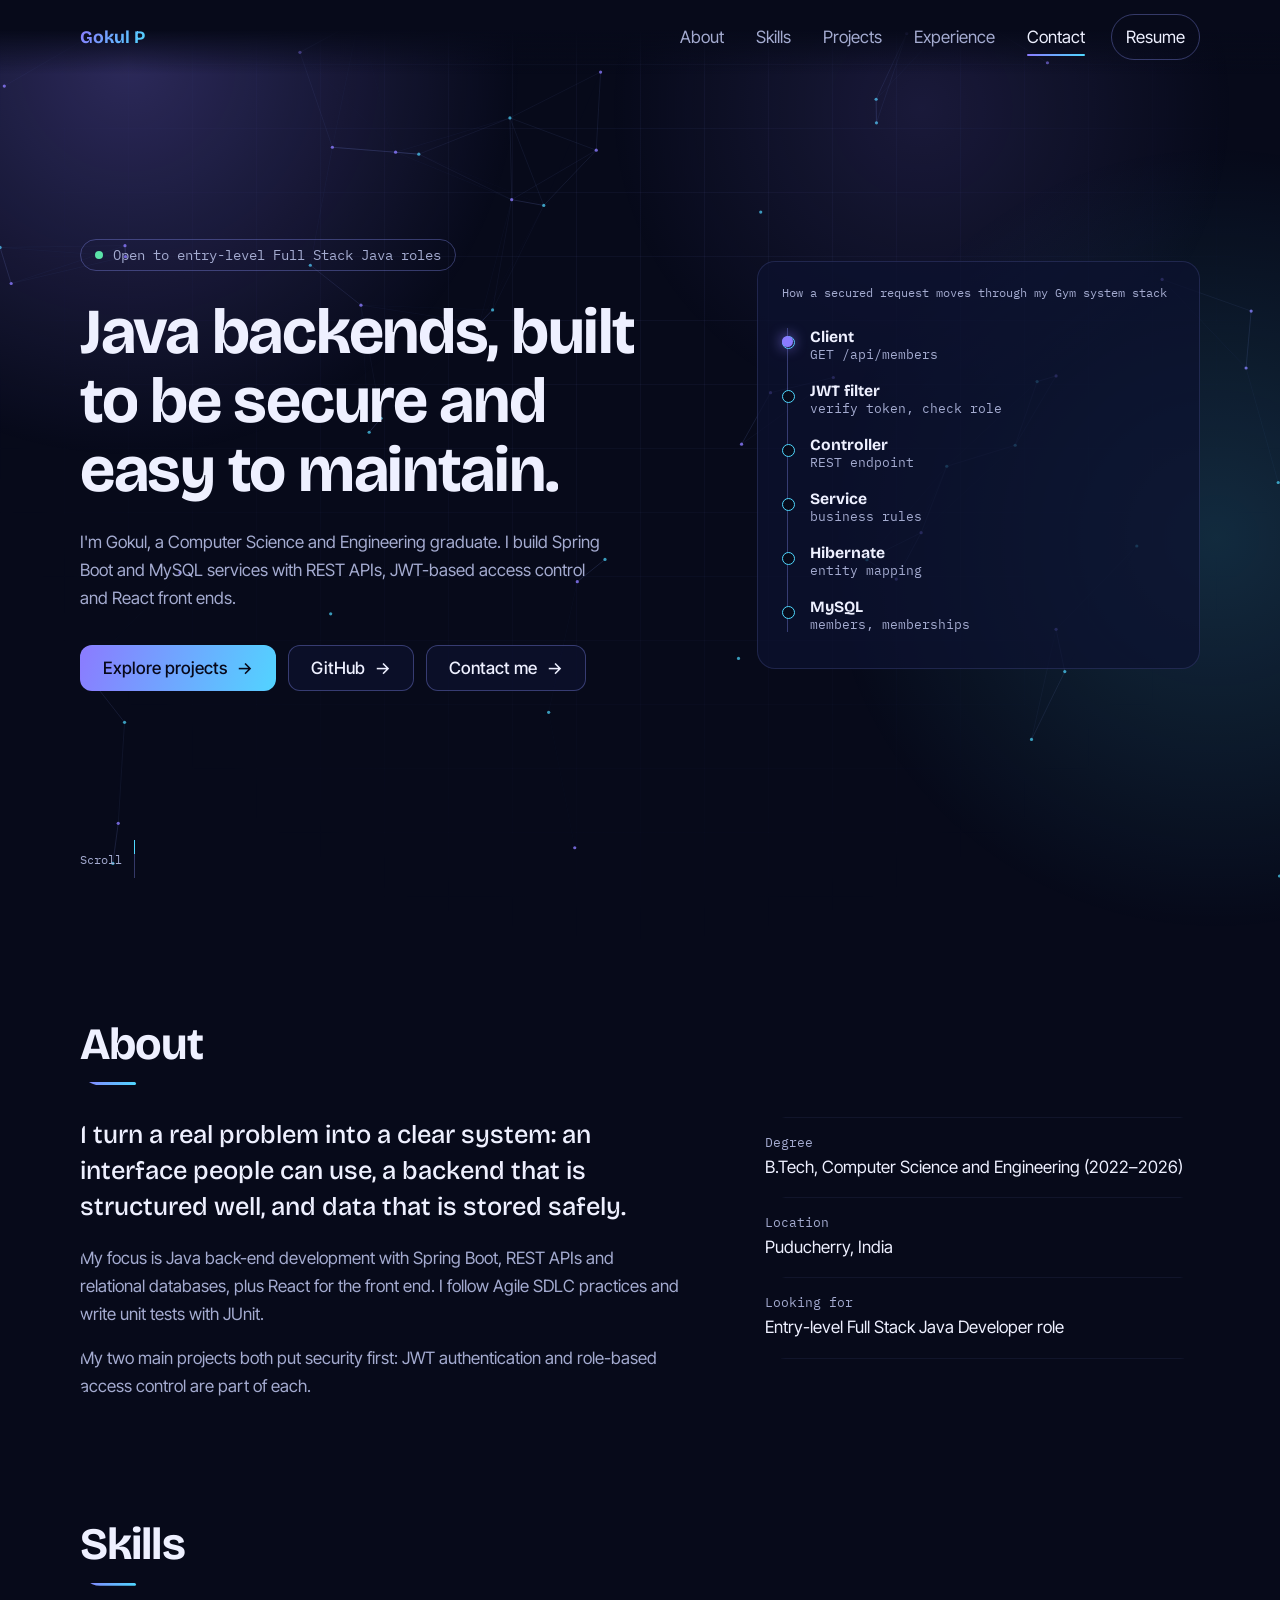
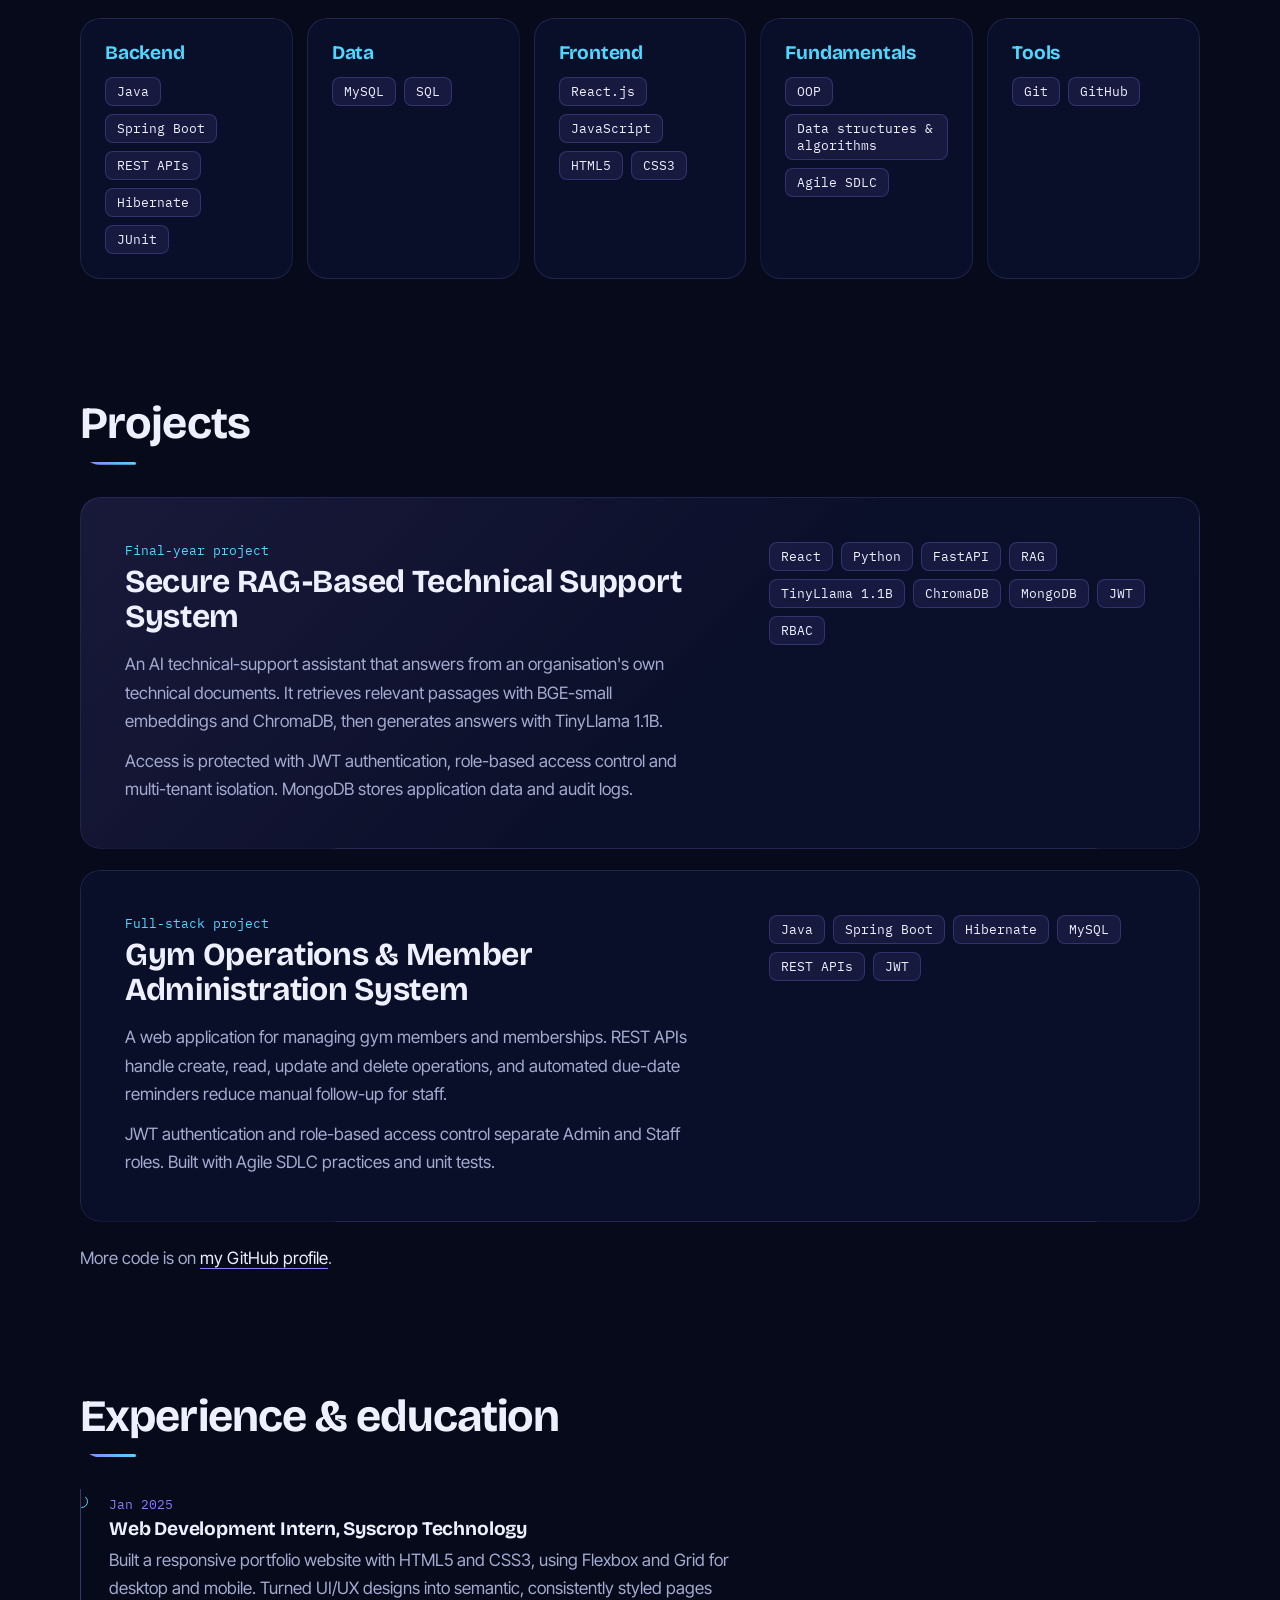
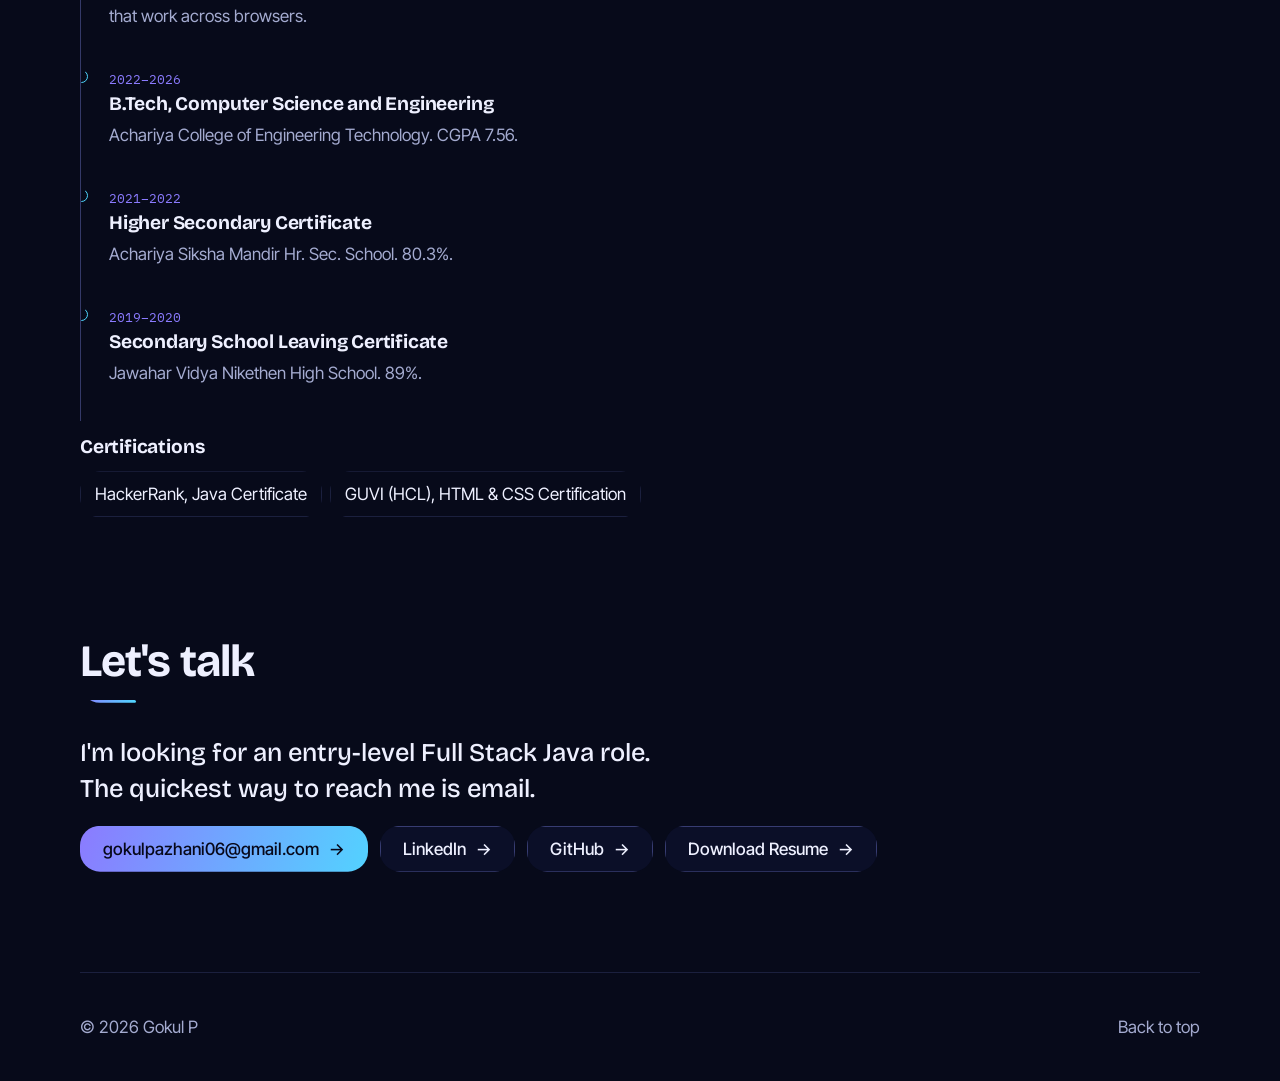
==== commit d3f95747: "Fix portfolio folder structure" ====
--- a/index.html
+++ b/index.html
@@ -1,168 +1,144 @@
 <!DOCTYPE html>
 <html lang="en">
 <head>
-  <meta charset="UTF-8">
-  <meta name="viewport" content="width=device-width, initial-scale=1.0">
-  <meta name="theme-color" content="#070914">
-  <meta property="og:title" content="GOKUL P — Java Full Stack Developer">
-  <meta property="og:description" content="Java, Spring Boot, REST APIs and MySQL portfolio">
-  <meta name="description" content="Gokul — Java Full Stack Developer portfolio. Projects, skills, experience, education and contact.">
-  <title>Gokul — Java Full Stack Developer</title>
-  <link rel="preconnect" href="https://fonts.googleapis.com">
-  <link rel="preconnect" href="https://fonts.gstatic.com" crossorigin>
-  <link href="https://fonts.googleapis.com/css2?family=DM+Sans:wght@400;500;600;700&family=Space+Grotesk:wght@500;600;700&display=swap" rel="stylesheet">
-  <link rel="stylesheet" href="style.css">
+<meta charset="UTF-8">
+<meta name="viewport" content="width=device-width, initial-scale=1, viewport-fit=cover">
+<meta name="theme-color" content="#070a1a">
+<title>Gokul P — Java Full Stack Developer</title>
+<meta name="description" content="Gokul P, a Computer Science graduate building Java, Spring Boot, REST API and MySQL applications with React front ends. Open to entry-level Full Stack Java roles.">
+<meta property="og:type" content="website">
+<meta property="og:title" content="Gokul P — Java Full Stack Developer">
+<meta property="og:description" content="Java, Spring Boot, REST APIs, MySQL and React. Projects, experience and contact.">
+<meta name="twitter:card" content="summary">
+<link rel="icon" href="data:image/svg+xml,%3Csvg xmlns='http://www.w3.org/2000/svg' viewBox='0 0 64 64'%3E%3Crect width='64' height='64' rx='14' fill='%23070a1a'/%3E%3Ctext x='32' y='44' font-size='36' font-family='sans-serif' font-weight='700' text-anchor='middle' fill='%238b7bff'%3EG%3C/text%3E%3C/svg%3E">
+<link rel="preconnect" href="https://fonts.googleapis.com">
+<link rel="preconnect" href="https://fonts.gstatic.com" crossorigin>
+<link href="https://fonts.googleapis.com/css2?family=Bricolage+Grotesque:opsz,wght@12..96,500;12..96,700&family=IBM+Plex+Mono:wght@400&family=Inter+Tight:wght@400;500&display=swap" rel="stylesheet">
+<link rel="stylesheet" href="style.css">
 </head>
 <body>
-  <div class="cursor-glow" aria-hidden="true"></div>
-  <div class="noise" aria-hidden="true"></div>
+<a class="skip" href="#main">Skip to content</a>
+<canvas id="bg" aria-hidden="true"></canvas>
+<div class="grid" aria-hidden="true"></div><div class="orb a" aria-hidden="true"></div><div class="orb b" aria-hidden="true"></div>
+<div class="light" aria-hidden="true"></div>
 
-  <header class="topbar">
-    <a class="brand" href="#home" aria-label="Gokul home">
-      <span class="brand-mark">G</span>
-      <span>GOKUL P</span>
-    </a>
-    <nav class="desktop-nav" aria-label="Primary navigation">
-      <a class="nav-link active" href="#home">Home</a>
-      <a class="nav-link" href="#about">About</a>
-      <a class="nav-link" href="#skills">Skills</a>
-      <a class="nav-link" href="#projects">Projects</a>
-      <a class="nav-link" href="#journey">Journey</a>
-      <a class="nav-link" href="#contact">Contact</a>
-    </nav>
-    <div class="top-actions">
-      <button id="themeToggle" class="icon-btn" aria-label="Toggle theme" title="Toggle theme">☼</button>
-      <a class="resume-btn" href="assets/GokulResume.pdf" target="_blank" rel="noopener noreferrer">Resume <span>↗</span></a>
-      <button id="menuToggle" class="icon-btn mobile-only" aria-label="Open menu" aria-expanded="false">☰</button>
+<header class="nav">
+  <a class="brand" href="#home" aria-label="Gokul P, home">Gokul P</a>
+  <nav id="menu" aria-label="Primary">
+    <a href="#about">About</a><a href="#skills">Skills</a><a href="#projects">Projects</a><a href="#path">Experience</a><a href="#contact">Contact</a>
+    <a class="pill" href="assets/GokulResume.pdf" target="_blank" rel="noopener noreferrer">Resume</a>
+  </nav>
+  <button id="burger" aria-expanded="false" aria-controls="menu" aria-label="Open menu"><span></span><span></span></button>
+</header>
+
+<main id="main">
+<section id="home" class="hero wrap">
+  <div class="hero-copy">
+    <p class="status"><i></i>Open to entry-level Full Stack Java roles</p>
+    <h1 aria-label="Java backends, built to be secure and easy to maintain."><span aria-hidden="true"><span class="w"><span style="--i:0">Java</span></span> <span class="w"><span style="--i:1">backends,</span></span> <span class="w"><span style="--i:2">built</span></span> <span class="w"><span style="--i:3">to</span></span> <span class="w"><span style="--i:4">be</span></span> <span class="w"><span style="--i:5">secure</span></span> <span class="w"><span style="--i:6">and</span></span> <span class="w"><span style="--i:7">easy</span></span> <span class="w"><span style="--i:8">to</span></span> <span class="w"><span style="--i:9">maintain.</span></span></span></h1>
+    <p class="lede">I'm Gokul, a Computer Science and Engineering graduate. I build Spring Boot and MySQL services with REST APIs, JWT-based access control and React front ends.</p>
+    <div class="cta">
+      <a class="btn primary" href="#projects">Explore projects</a>
+      <a class="btn" href="https://github.com/gokul-p-06" target="_blank" rel="noopener noreferrer">GitHub</a>
+      <a class="btn" href="#contact">Contact me</a>
     </div>
-  </header>
+  </div>
+  <figure class="flow" aria-label="Illustration of a request travelling through a Spring Boot application">
+    <figcaption>How a secured request moves through my Gym system stack</figcaption>
+    <ol>
+      <li style="--n:0"><b>Client</b><code>GET /api/members</code></li>
+      <li style="--n:1"><b>JWT filter</b><code>verify token, check role</code></li>
+      <li style="--n:2"><b>Controller</b><code>REST endpoint</code></li>
+      <li style="--n:3"><b>Service</b><code>business rules</code></li>
+      <li style="--n:4"><b>Hibernate</b><code>entity mapping</code></li>
+      <li style="--n:5"><b>MySQL</b><code>members, memberships</code></li>
+    <span class="pulse" aria-hidden="true"></span></ol>
+  </figure>
+  <a class="cue" href="#about" aria-label="Scroll to About"><span>Scroll</span><i></i></a>
+</section>
 
-  <div id="mobileMenu" class="mobile-menu" hidden>
-    <a href="#home">Home</a>
-    <a href="#about">About</a>
-    <a href="#skills">Skills</a>
-    <a href="#projects">Projects</a>
-    <a href="#journey">Journey</a>
-    <a href="#contact">Contact</a>
+<section id="about" class="wrap sec">
+  <h2>About</h2>
+  <div class="cols">
+    <div class="prose">
+      <p class="big">I turn a real problem into a clear system: an interface people can use, a backend that is structured well, and data that is stored safely.</p>
+      <p>My focus is Java back-end development with Spring Boot, REST APIs and relational databases, plus React for the front end. I follow Agile SDLC practices and write unit tests with JUnit.</p>
+      <p>My two main projects both put security first: JWT authentication and role-based access control are part of each.</p>
+    </div>
+    <dl class="facts">
+      <div><dt>Degree</dt><dd>B.Tech, Computer Science and Engineering (2022–2026)</dd></div>
+      <div><dt>Location</dt><dd>Puducherry, India</dd></div>
+      <div><dt>Looking for</dt><dd>Entry-level Full Stack Java Developer role</dd></div>
+    </dl>
   </div>
+</section>
 
-  <main>
-    <section id="home" class="hero section-shell">
-      <div class="hero-copy reveal">
-        <div class="availability"><span class="status-dot"></span> Open to fresher opportunities</div>
-        <p class="eyebrow">JAVA FULL STACK DEVELOPER</p>
-        <p class="hero-name" aria-label="Gokul P">GOKUL P</p>
-        <h1>Building practical software<br><span>with Java at the core.</span></h1>
-        <p class="hero-text">Computer Engineering graduate focused on Java, Spring Boot, REST APIs and MySQL — with a strong interest in building reliable, real-world applications.</p>
-        <div class="hero-actions">
-          <a class="primary-btn" href="#projects">View my work <span>↓</span></a>
-          <a class="secondary-btn" href="#contact">Let's connect <span>↗</span></a>
-        </div>
-        <div class="hero-meta">
-          <span>Based in India</span><i></i><span>Java · Spring Boot · SQL</span>
-        </div>
-      </div>
-      <div class="hero-visual reveal delay-1" aria-label="Developer profile card">
-        <div class="orbit orbit-1"></div>
-        <div class="orbit orbit-2"></div>
-        <div class="code-card">
-          <div class="window-bar"><span></span><span></span><span></span><code>portfolio.java</code></div>
-          <pre><span class="muted">01</span> <span class="kw">public class</span> <span class="type">Developer</span> {
-<span class="muted">02</span>     <span class="type">String</span> focus = <span class="str">"Java Full Stack"</span>;
-<span class="muted">03</span>     <span class="type">String</span> backend = <span class="str">"Spring Boot"</span>;
-<span class="muted">04</span>     <span class="type">String</span> database = <span class="str">"MySQL"</span>;
-<span class="muted">05</span>
-<span class="muted">06</span>     <span class="kw">boolean</span> keepsLearning() {
-<span class="muted">07</span>         <span class="kw">return</span> <span class="bool">true</span>;
-<span class="muted">08</span>     }
-<span class="muted">09</span> }</pre>
-        </div>
-        <div class="mini-card mini-card-a"><span class="mini-icon">⌘</span><div><strong>Clean APIs</strong><small>REST + JSON</small></div></div>
-        <div class="mini-card mini-card-b"><span class="mini-icon">◈</span><div><strong>Data</strong><small>SQL + JPA</small></div></div>
-      </div>
-    </section>
+<section id="skills" class="wrap sec">
+  <h2>Skills</h2>
+  <div class="skills">
+    <div><h3>Backend</h3><ul><li>Java</li><li>Spring Boot</li><li>REST APIs</li><li>Hibernate</li><li>JUnit</li></ul></div>
+    <div><h3>Data</h3><ul><li>MySQL</li><li>SQL</li></ul></div>
+    <div><h3>Frontend</h3><ul><li>React.js</li><li>JavaScript</li><li>HTML5</li><li>CSS3</li></ul></div>
+    <div><h3>Fundamentals</h3><ul><li>OOP</li><li>Data structures &amp; algorithms</li><li>Agile SDLC</li></ul></div>
+    <div><h3>Tools</h3><ul><li>Git</li><li>GitHub</li></ul></div>
+  </div>
+</section>
 
-    <section class="ticker" aria-label="Technology marquee">
-      <div class="ticker-track">
-        <span>JAVA</span><b>✦</b><span>SPRING BOOT</span><b>✦</b><span>REST API</span><b>✦</b><span>MYSQL</span><b>✦</b><span>JAVASCRIPT</span><b>✦</b><span>GIT & GITHUB</span><b>✦</b>
-        <span>JAVA</span><b>✦</b><span>SPRING BOOT</span><b>✦</b><span>REST API</span><b>✦</b><span>MYSQL</span><b>✦</b><span>JAVASCRIPT</span><b>✦</b><span>GIT & GITHUB</span><b>✦</b>
-      </div>
-    </section>
+<section id="projects" class="wrap sec">
+  <h2>Projects</h2>
+  <article class="proj feature">
+    <div>
+      <p class="tag">Final-year project</p>
+      <h3>Secure RAG-Based Technical Support System</h3>
+      <p>An AI technical-support assistant that answers from an organisation's own technical documents. It retrieves relevant passages with BGE-small embeddings and ChromaDB, then generates answers with TinyLlama 1.1B.</p>
+      <p>Access is protected with JWT authentication, role-based access control and multi-tenant isolation. MongoDB stores application data and audit logs.</p>
+    </div>
+    <ul class="stack"><li>React</li><li>Python</li><li>FastAPI</li><li>RAG</li><li>TinyLlama 1.1B</li><li>ChromaDB</li><li>MongoDB</li><li>JWT</li><li>RBAC</li></ul>
+  </article>
+  <article class="proj">
+    <div>
+      <p class="tag">Full-stack project</p>
+      <h3>Gym Operations &amp; Member Administration System</h3>
+      <p>A web application for managing gym members and memberships. REST APIs handle create, read, update and delete operations, and automated due-date reminders reduce manual follow-up for staff.</p>
+      <p>JWT authentication and role-based access control separate Admin and Staff roles. Built with Agile SDLC practices and unit tests.</p>
+    </div>
+    <ul class="stack"><li>Java</li><li>Spring Boot</li><li>Hibernate</li><li>MySQL</li><li>REST APIs</li><li>JWT</li></ul>
+  </article>
+  <p class="note">More code is on <a href="https://github.com/gokul-p-06" target="_blank" rel="noopener noreferrer">my GitHub profile</a>.</p>
+</section>
 
-    <section id="about" class="content-section section-shell">
-      <div class="section-head reveal"><p class="eyebrow">01 — ABOUT</p><h2>Less hype.<br><span>More building.</span></h2></div>
-      <div class="about-grid">
-        <div class="about-main reveal">
-          <p class="lead">I'm a Computer Engineering graduate building my foundation as a Java Full Stack Developer.</p>
-          <p>I enjoy turning a real problem into a clear system: a user-facing interface, a well-structured backend, and data that can be stored and retrieved safely. My current stack centers on Java, Spring Boot, REST APIs, SQL/MySQL, HTML, CSS and JavaScript.</p>
-          <p>I'm especially interested in backend development, API design and practical application architecture. My goal is to keep learning by shipping projects that are useful enough to explain in an interview and solid enough to put in production.</p>
-        </div>
-        <aside class="about-card reveal delay-1">
-          <div class="about-stat"><span>01</span><strong>Core Focus</strong><small>Java backend development</small></div>
-          <div class="about-stat"><span>02</span><strong>Currently Learning</strong><small>Advanced Java + Backend Development</small></div>
-          <div class="about-stat"><span>03</span><strong>Working Style</strong><small>Build → test → refine</small></div>
-        </aside>
-      </div>
-    </section>
+<section id="path" class="wrap sec">
+  <h2>Experience &amp; education</h2>
+  <ol class="timeline">
+    <li><time>Jan 2025</time><h3>Web Development Intern, Syscrop Technology</h3><p>Built a responsive portfolio website with HTML5 and CSS3, using Flexbox and Grid for desktop and mobile. Turned UI/UX designs into semantic, consistently styled pages that work across browsers.</p></li>
+    <li><time>2022–2026</time><h3>B.Tech, Computer Science and Engineering</h3><p>Achariya College of Engineering Technology. CGPA 7.56.</p></li>
+    <li><time>2021–2022</time><h3>Higher Secondary Certificate</h3><p>Achariya Siksha Mandir Hr. Sec. School. 80.3%.</p></li>
+    <li><time>2019–2020</time><h3>Secondary School Leaving Certificate</h3><p>Jawahar Vidya Nikethen High School. 89%.</p></li>
+  </ol>
+  <h3 class="sub">Certifications</h3>
+  <ul class="certs"><li>HackerRank, Java Certificate</li><li>GUVI (HCL), HTML &amp; CSS Certification</li></ul>
+</section>
 
-    <section id="skills" class="content-section section-shell alt-section">
-      <div class="section-head reveal"><p class="eyebrow">02 — SKILLS</p><h2>Tools I use to<br><span>turn ideas into software.</span></h2></div>
-      <div class="skill-grid">
-        <article class="skill-card reveal"><span class="skill-no">01</span><h3>Backend</h3><p>Java · Spring Boot · REST API · Spring Data JPA</p><div class="skill-tags"><span>Java</span><span>Spring Boot</span><span>JPA</span><span>REST</span></div></article>
-        <article class="skill-card reveal delay-1"><span class="skill-no">02</span><h3>Database</h3><p>Relational data, queries and application-level persistence.</p><div class="skill-tags"><span>SQL</span><span>MySQL</span><span>Hibernate</span></div></article>
-        <article class="skill-card reveal delay-2"><span class="skill-no">03</span><h3>Frontend</h3><p>Responsive interfaces with a clean, accessible visual system.</p><div class="skill-tags"><span>HTML</span><span>CSS</span><span>JavaScript</span></div></article>
-        <article class="skill-card reveal"><span class="skill-no">04</span><h3>Tools</h3><p>Version control and API testing for day-to-day development.</p><div class="skill-tags"><span>Git</span><span>GitHub</span><span>Postman</span></div></article>
-      </div>
-    </section>
+<section id="contact" class="wrap sec contact">
+  <h2>Let's talk</h2>
+  <p class="big">I'm looking for an entry-level Full Stack Java role. The quickest way to reach me is email.</p>
+  <div class="cta">
+    <a class="btn primary"
+   href="https://mail.google.com/mail/?view=cm&fs=1&to=gokulpazhani06%40gmail.com&su=Portfolio%20Contact"
+   target="_blank"
+   rel="noopener noreferrer">
+   gokulpazhani06@gmail.com
+</a>
+    <a class="btn" href="https://www.linkedin.com/in/gokul-p-01435b26a" target="_blank" rel="noopener noreferrer">LinkedIn</a>
+    <a class="btn" href="https://github.com/gokul-p-06" target="_blank" rel="noopener noreferrer">GitHub</a>
+    <a class="btn" href="assets/GokulResume.pdf" download="GokulResume.pdf">
+    Download Resume
+</a>
+  </div>
+</section>
+</main>
 
-    <section id="projects" class="content-section section-shell">
-      <div class="section-head row-head reveal"><div><p class="eyebrow">03 — PROJECTS</p><h2>Selected work</h2></div><div class="project-filter" role="group" aria-label="Project filters"><button class="filter active" data-filter="all">All</button><button class="filter" data-filter="fullstack">Full Stack</button><button class="filter" data-filter="ai">AI / Security</button></div></div>
-      <div class="project-grid">
-        <article class="project-card featured reveal" data-category="ai">
-          <div class="project-top"><span class="project-type">FINAL YEAR PROJECT</span><span class="project-index">01</span></div>
-          <h3>Secure RAG-Based Technical Support System</h3>
-          <p>A security-focused technical support assistant combining retrieval-augmented generation, role-based access control and an AI firewall for safer query processing.</p>
-          <div class="project-stack"><span>RAG</span><span>FastAPI</span><span>JWT</span><span>Chroma</span><span>React</span><span>LLM</span></div>
-          <div class="project-bottom"><span>AI · Security · Support</span><a href="#contact" class="text-link">Discuss project ↗</a></div>
-        </article>
-        <article class="project-card reveal delay-1" data-category="fullstack">
-          <div class="project-top"><span class="project-type">PROJECT</span><span class="project-index">02</span></div>
-          <h3>Gym Operations & Member Administration System</h3>
-          <p>Developed a web-based application to manage gym members, memberships, trainers, and payment records efficiently.</p>
-          <div class="project-stack"><span>Java</span><span>Spring Boot</span><span>REST API</span><span>MySQL</span></div>
-          <div class="project-bottom"><span>Management System</span><a href="#contact" class="text-link">Discuss project ↗</a></div>
-        </article>
-      </div>
-    </section>
-
-    <section id="journey" class="content-section section-shell alt-section">
-      <div class="section-head reveal"><p class="eyebrow">04 — JOURNEY</p><h2>What I'm building<br><span>toward next.</span></h2></div>
-      <div class="journey-grid">
-        <div class="timeline reveal">
-          <div class="timeline-item"><span class="timeline-dot"></span><div><small>NOW</small><h3>Java Full Stack Foundation</h3><p>Strengthening Java, Spring Boot, REST APIs, JPA and SQL through practical projects.</p></div></div>
-          <div class="timeline-item"><span class="timeline-dot"></span><div><small>NEXT</small><h3>Ship a Production-Style Full Stack Project</h3><p>Build, test, deploy and document one end-to-end application with a clear real-world use case.</p></div></div>
-          <div class="timeline-item"><span class="timeline-dot"></span><div><small>AFTER</small><h3>Backend-Focused Software Role</h3><p>Apply the fundamentals in a professional engineering environment and keep improving through real delivery work.</p></div></div>
-        </div>
-        <div class="quote-card reveal delay-1"><span class="quote-mark">“</span><p>“Build real projects. Understand the fundamentals. Explain every choice.”</p><small>— My Engineering principle</small></div>
-      </div>
-    </section>
-
-    <section id="contact" class="contact-section section-shell">
-      <div class="contact-card reveal">
-        <p class="eyebrow">05 — CONTACT</p>
-        <h2>Have a role, project,<br><span>or a good problem?</span></h2>
-        <p class="contact-copy">I'm open to fresher software opportunities and conversations around Java, backend development and full-stack projects.</p>
-        <div class="contact-actions">
-          <a class="primary-btn" href="https://mail.google.com/mail/?view=cm&amp;fs=1&amp;to=gokulpazhani06%40gmail.com&amp;su=Portfolio%20Contact%20-%20Gokul" target="_blank" rel="noopener noreferrer">Email me ↗</a>
-          <a class="secondary-btn" href="https://www.linkedin.com/" target="_blank" rel="noreferrer">LinkedIn ↗</a>
-          <a class="secondary-btn" href="https://github.com/gokul-p-06" target="_blank" rel="noreferrer">GitHub ↗</a>
-        </div>
-      </div>
-    </section>
-  </main>
-
-  <footer class="footer section-shell"><span>© 2026 Gokul</span><span>Built with HTML · CSS · JavaScript</span><a href="#home">Back to top ↑</a></footer>
-
-  <script src="script.js"></script>
+<footer class="wrap foot"><span>© 2026 Gokul P</span><a href="#home">Back to top</a></footer>
+<script src="script.js"></script>
 </body>
 </html>
--- a/style.css
+++ b/style.css
@@ -1,426 +1,179 @@
-/* GOKUL P — premium, responsive portfolio visual system */
-:root {
-  color-scheme: dark;
-  --bg: #070914;
-  --bg-elevated: #0d1122;
-  --bg-panel: rgba(16, 20, 39, .74);
-  --panel-solid: #101427;
-  --text: #f4f6ff;
-  --text-soft: #bec5dc;
-  --muted: #838ba8;
-  --line: rgba(180, 193, 255, .14);
-  --line-strong: rgba(180, 193, 255, .24);
-  --violet: #a78bfa;
-  --blue: #7c9dff;
-  --cyan: #71e7f4;
-  --mint: #7af0cf;
-  --gold: #ffd49a;
-  --radius-lg: 28px;
-  --radius-md: 20px;
-  --radius-sm: 12px;
-  --shell: min(1240px, calc(100% - 72px));
-  --ease: cubic-bezier(.2, .75, .25, 1);
-  --shadow: 0 28px 90px rgba(0, 0, 0, .34);
+/* Design tokens */
+:root{
+--bg:#070a1a;--surf:#0d1230;--surf2:#121842;--line:rgba(140,150,255,.16);--line2:rgba(140,150,255,.34);
+--text:#eef0ff;--mut:#a4abd0;--violet:#8b7bff;--cyan:#4fd8ff;--ok:#5be3a8;
+--grad:linear-gradient(120deg,#8b7bff,#4fd8ff);
+--disp:"Bricolage Grotesque","Segoe UI",system-ui,sans-serif;--body:"Inter Tight","Segoe UI",system-ui,sans-serif;--mono:"IBM Plex Mono",ui-monospace,Menlo,monospace;
+--ease:cubic-bezier(.22,1,.36,1)}
+*{box-sizing:border-box;margin:0}
+html{scroll-behavior:smooth;scroll-padding-top:76px;-webkit-text-size-adjust:100%}
+body{background:var(--bg);color:var(--text);font:400 1.0625rem/1.65 var(--body);overflow-x:hidden;min-height:100vh}
+a{color:inherit}
+:focus-visible{outline:2px solid var(--cyan);outline-offset:3px;border-radius:6px}
+.skip{position:fixed;left:12px;top:-60px;background:var(--cyan);color:#07081a;padding:8px 14px;border-radius:8px;z-index:100}
+.skip:focus{top:12px}
+
+/* Background: grid + two drifting lights (compositor-only) + canvas nodes + pointer light */
+#bg,.grid,.orb,.light{position:fixed;pointer-events:none;z-index:0}
+#bg{inset:0;width:100%;height:100%}
+.grid{inset:-64px;background-image:linear-gradient(var(--line) 1px,transparent 1px),linear-gradient(90deg,var(--line) 1px,transparent 1px);background-size:64px 64px;opacity:.35;
+-webkit-mask-image:radial-gradient(ellipse at 50% 30%,#000 10%,transparent 72%);mask-image:radial-gradient(ellipse at 50% 30%,#000 10%,transparent 72%);animation:drift 40s linear infinite;will-change:transform}
+@keyframes drift{to{transform:translate(64px,64px)}}
+.orb{width:70vmax;height:70vmax;border-radius:50%;will-change:transform}
+.orb.a{left:-25vmax;top:-30vmax;background:radial-gradient(circle,rgba(139,123,255,.28),transparent 62%);animation:float1 24s ease-in-out infinite alternate}
+.orb.b{right:-30vmax;top:10vh;background:radial-gradient(circle,rgba(79,216,255,.16),transparent 62%);animation:float2 30s ease-in-out infinite alternate}
+@keyframes float1{to{transform:translate(18vmax,12vmax)}}
+@keyframes float2{to{transform:translate(-14vmax,18vmax)}}
+.light{inset:0;background:radial-gradient(520px circle at var(--mx,72%) var(--my,12%),rgba(139,123,255,.14),transparent 60%)}
+main,.nav,.foot{position:relative;z-index:1}
+.wrap{width:min(1120px,100% - 40px);margin-inline:auto}
+h1,h2,h3{font-family:var(--disp);line-height:1.08;letter-spacing:-.02em;font-weight:700}
+h2{font-size:clamp(1.9rem,4vw,2.8rem);margin-bottom:2rem}
+h2::after{content:"";display:block;height:3px;width:56px;margin-top:14px;border-radius:2px;background:var(--grad);transform-origin:left;transition:transform .8s .25s var(--ease)}
+h3{font-size:1.2rem;letter-spacing:-.01em}
+.sec{padding:clamp(64px,10vw,120px) 0 0}
+.big{font:500 clamp(1.25rem,2.4vw,1.6rem)/1.4 var(--disp);max-width:34ch;margin-bottom:1.2rem}
+
+/* Nav */
+.nav{position:fixed;top:0;left:0;right:0;z-index:50;display:flex;align-items:center;justify-content:space-between;padding:calc(14px + env(safe-area-inset-top,0px)) max(20px,calc((100% - 1120px)/2)) 14px;background:linear-gradient(var(--bg) 40%,transparent)}
+.brand{font:700 1.1rem var(--disp);text-decoration:none;background:var(--grad);-webkit-background-clip:text;background-clip:text;color:transparent}
+#menu{display:flex;gap:4px;align-items:center}
+#menu a{position:relative;padding:8px 14px;text-decoration:none;color:var(--mut);transition:color .25s}
+#menu a:not(.pill)::after{content:"";position:absolute;left:14px;right:14px;bottom:3px;height:2px;border-radius:2px;background:var(--grad);transform:scaleX(0);transform-origin:right;transition:transform .35s var(--ease)}
+#menu a:not(.pill):hover,#menu a.on{color:var(--text)}
+#menu a:not(.pill):hover::after,#menu a.on::after{transform:scaleX(1);transform-origin:left}
+#menu a.pill{margin-left:8px;border-radius:999px;border:1px solid var(--line2);color:var(--text);transition:background .3s,border-color .3s,transform .25s var(--ease),box-shadow .3s}
+#menu a.pill:hover{border-color:var(--cyan);background:rgba(79,216,255,.1);box-shadow:0 0 22px rgba(79,216,255,.25)}
+#menu a.pill:active{transform:scale(.96)}
+#burger{display:none;width:44px;height:44px;background:none;border:1px solid var(--line2);border-radius:12px;cursor:pointer;position:relative}
+#burger span{position:absolute;left:12px;right:12px;height:2px;background:var(--text);transition:transform .3s var(--ease)}
+#burger span:first-child{top:16px}#burger span:last-child{top:25px}
+#burger[aria-expanded=true] span:first-child{transform:translateY(4.5px) rotate(45deg)}
+#burger[aria-expanded=true] span:last-child{transform:translateY(-4.5px) rotate(-45deg)}
+
+/* Buttons */
+.btn{position:relative;display:inline-flex;align-items:center;gap:10px;min-height:46px;padding:0 22px;border-radius:12px;border:1px solid var(--line2);background:rgba(13,18,48,.7);text-decoration:none;font-weight:500;overflow:hidden;
+transition:transform .3s var(--ease),border-color .3s,box-shadow .3s,background-color .3s;-webkit-tap-highlight-color:transparent}
+.btn::after{content:"→";display:inline-block;transition:transform .35s var(--ease)}
+.btn.primary{border-color:transparent;color:#07081a;background:linear-gradient(110deg,#8b7bff,#4fd8ff,#8b7bff);background-size:220% 100%;background-position:0 0;transition:background-position .6s var(--ease),transform .3s var(--ease),box-shadow .3s}
+.btn:active{transform:scale(.96)!important;transition-duration:.08s}
+.btn:active::after{transform:translateX(2px)}
+@media(hover:hover) and (pointer:fine){
+ .btn:hover{transform:translateY(-3px);border-color:var(--cyan);background-color:rgba(79,216,255,.1);box-shadow:0 10px 28px -8px rgba(79,216,255,.35)}
+ .btn:hover::after{transform:translateX(5px)}
+ .btn.primary:hover{background-position:100% 0;box-shadow:0 12px 32px -6px rgba(139,123,255,.6)}
+}
+@media(hover:none){.btn:active{background-color:rgba(79,216,255,.14)}}
+
+/* Hero */
+.hero{position:relative;min-height:100svh;display:grid;grid-template-columns:1.15fr .85fr;gap:clamp(32px,6vw,80px);align-items:center;padding:110px 0 80px}
+.status{display:inline-flex;align-items:center;gap:10px;font:400 .85rem var(--mono);color:var(--mut);border:1px solid var(--line2);padding:6px 14px;border-radius:999px;margin-bottom:1.6rem}
+.status i{width:8px;height:8px;border-radius:50%;background:var(--ok);animation:ping 2.4s ease-out infinite}
+@keyframes ping{0%{box-shadow:0 0 0 0 rgba(91,227,168,.6)}80%,100%{box-shadow:0 0 0 9px transparent}}
+h1{font-size:clamp(2.2rem,5vw,4rem);max-width:18ch;color:var(--text)}
+.w{display:inline-block;overflow:hidden;vertical-align:top;padding-bottom:.12em;margin-bottom:-.12em}
+.w>span{display:inline-block;animation:word .9s var(--ease) both;animation-delay:calc(.12s + var(--i)*.07s)}
+@keyframes word{from{transform:translateY(110%)}}
+.lede{color:var(--mut);max-width:52ch;margin:1.5rem 0 2rem}
+.cta{display:flex;flex-wrap:wrap;gap:12px}
+.hero-copy>.status,.hero-copy>.lede,.hero-copy>.cta{animation:rise .8s var(--ease) both}
+.hero-copy>.lede{animation-delay:.55s}.hero-copy>.cta{animation-delay:.7s}
+@keyframes rise{from{opacity:0;transform:translateY(20px)}}
+.cue{position:absolute;left:0;bottom:22px;display:flex;align-items:center;gap:12px;font:400 .78rem var(--mono);color:var(--mut);text-decoration:none;animation:rise 1s 1.2s var(--ease) both}
+.cue i{position:relative;width:1px;height:38px;background:var(--line2);overflow:hidden}
+.cue i::after{content:"";position:absolute;left:0;top:0;width:1px;height:14px;background:var(--cyan);animation:cue 2s var(--ease) infinite}
+@keyframes cue{from{transform:translateY(-14px)}to{transform:translateY(40px)}}
+.cue:hover{color:var(--text)}
+
+/* Request-flow figure */
+.flow{position:relative;background:rgba(13,18,48,.74);border:1px solid var(--line);border-radius:18px;padding:22px 24px 26px;animation:rise 1s .35s var(--ease) both}
+.flow figcaption{font:400 .78rem var(--mono);color:var(--mut);margin-bottom:18px}
+.flow ol{list-style:none;padding:0;position:relative}
+.flow ol::before{content:"";position:absolute;left:5px;top:10px;bottom:10px;width:1px;background:var(--line2)}
+.flow li{position:relative;padding:9px 0 9px 28px;display:flex;flex-direction:column}
+.flow li::before{content:"";position:absolute;left:0;top:18px;width:11px;height:11px;border-radius:50%;background:var(--bg);border:1px solid var(--cyan);animation:lit 4.5s ease-out infinite;animation-delay:calc(var(--n)*.62s)}
+@keyframes lit{0%{background:var(--cyan);box-shadow:0 0 12px var(--cyan)}18%,100%{background:var(--bg);box-shadow:none}}
+.flow b{font:700 .98rem var(--disp)}
+.flow code{font:400 .8rem var(--mono);color:var(--mut)}
+.pulse{position:absolute;left:0;top:18px;width:11px;height:11px;border-radius:50%;background:var(--violet);box-shadow:0 0 14px var(--violet);animation:travel 4.5s var(--ease) infinite}
+@keyframes travel{0%{transform:translateY(0);opacity:0}8%{opacity:1}85%{opacity:1}100%{transform:translateY(250px);opacity:0}}
+
+/* About / skills */
+.cols{display:grid;grid-template-columns:1.4fr 1fr;gap:clamp(32px,6vw,80px)}
+.prose p+p{color:var(--mut);margin-top:1rem;max-width:60ch}
+.facts div{padding:16px 0;border-top:1px solid var(--line);transition:padding-left .35s var(--ease),border-color .3s}
+.facts div:last-child{border-bottom:1px solid var(--line)}
+@media(hover:hover) and (pointer:fine){.facts div:hover{padding-left:12px;border-top-color:var(--cyan)}}
+dt{font:400 .8rem var(--mono);color:var(--mut)}dd{margin-top:2px}
+.skills{display:grid;grid-template-columns:repeat(auto-fit,minmax(190px,1fr));gap:14px}
+.skills>div{padding:24px}
+.skills h3{margin-bottom:14px;color:var(--cyan)}
+.skills ul,.stack,.certs{list-style:none;padding:0;display:flex;flex-wrap:wrap;gap:8px}
+.skills li,.stack li{font:400 .82rem var(--mono);padding:5px 11px;border-radius:8px;background:rgba(139,123,255,.1);border:1px solid rgba(139,123,255,.25);transition:transform .3s var(--ease),background .3s,border-color .3s,color .3s}
+@media(hover:hover) and (pointer:fine){.skills li:hover,.stack li:hover{transform:translateY(-3px);background:rgba(79,216,255,.14);border-color:var(--cyan);color:#fff}}
+
+/* Cards: surface, pointer spotlight, gradient border on hover */
+.card,.skills>div,.proj{position:relative;border:1px solid var(--line);border-radius:20px;background:rgba(13,18,48,.74);
+transition:transform .5s var(--ease),border-color .4s,box-shadow .5s,opacity .8s var(--ease),clip-path .9s var(--ease)}
+.skills>div::before,.proj::before{content:"";position:absolute;inset:0;border-radius:inherit;pointer-events:none;opacity:0;transition:opacity .4s;
+background:radial-gradient(420px circle at var(--px,50%) var(--py,0%),rgba(139,123,255,.2),transparent 65%)}
+.proj{display:grid;grid-template-columns:1.5fr 1fr;gap:clamp(24px,5vw,64px);padding:clamp(24px,4vw,44px);margin-bottom:22px}
+.proj.feature{background:linear-gradient(135deg,rgba(139,123,255,.14),rgba(13,18,48,.74) 55%)}
+.proj h3{font-size:clamp(1.4rem,2.6vw,2rem);margin:.4rem 0 1rem}
+.proj p+p{margin-top:.8rem}.proj p{color:var(--mut)}
+.proj .tag{font:400 .8rem var(--mono);color:var(--cyan)}
+.proj>*{position:relative}
+.stack{align-content:flex-start}
+.note{color:var(--mut)}.note a{color:var(--text);text-decoration-color:var(--violet);text-underline-offset:4px;transition:text-decoration-color .3s,color .3s}
+.note a:hover{text-decoration-color:var(--cyan);color:var(--cyan)}
+@media(hover:hover) and (pointer:fine){
+ .skills>div:hover,.proj:hover{border-color:var(--line2);box-shadow:0 24px 50px -24px rgba(79,216,255,.28)}
+ .skills>div:hover::before,.proj:hover::before{opacity:1}
+ .proj{transform:perspective(1000px) rotateX(var(--rx,0deg)) rotateY(var(--ry,0deg))}
+ .proj:hover{transform:perspective(1000px) rotateX(var(--rx,0deg)) rotateY(var(--ry,0deg)) translateY(-4px)}
 }
 
-* { box-sizing: border-box; }
-html { scroll-behavior: smooth; scroll-padding-top: 100px; background: var(--bg); }
-body {
-  margin: 0;
-  min-width: 320px;
-  overflow-x: hidden;
-  background:
-    radial-gradient(ellipse at 8% 5%, rgba(74, 65, 160, .20), transparent 34%),
-    radial-gradient(ellipse at 95% 28%, rgba(31, 127, 159, .13), transparent 30%),
-    radial-gradient(ellipse at 53% 80%, rgba(111, 66, 145, .08), transparent 38%),
-    var(--bg);
-  color: var(--text);
-  font-family: 'DM Sans', Inter, ui-sans-serif, system-ui, -apple-system, BlinkMacSystemFont, 'Segoe UI', sans-serif;
-  line-height: 1.65;
-  -webkit-font-smoothing: antialiased;
-  text-rendering: optimizeLegibility;
-  isolation: isolate;
+/* Timeline / certs */
+.timeline{list-style:none;padding:0;border-left:1px solid var(--line2);position:relative}
+.timeline li{position:relative;padding:0 0 34px 28px}
+.timeline li::before{content:"";position:absolute;left:-6px;top:6px;width:11px;height:11px;border-radius:50%;background:var(--bg);border:1px solid var(--cyan);transition:transform .4s var(--ease),background .3s,box-shadow .3s}
+@media(hover:hover) and (pointer:fine){.timeline li:hover::before{transform:scale(1.6);background:var(--cyan);box-shadow:0 0 14px var(--cyan)}}
+time{font:400 .8rem var(--mono);color:var(--violet)}
+.timeline h3{margin:2px 0 6px}.timeline p{color:var(--mut);max-width:62ch}
+.sub{margin:1rem 0 14px}
+.certs li{padding:8px 14px;border:1px solid var(--line);border-radius:10px;transition:border-color .3s,transform .3s var(--ease),background .3s}
+@media(hover:hover) and (pointer:fine){.certs li:hover{border-color:var(--cyan);transform:translateY(-3px);background:rgba(79,216,255,.08)}}
+.contact{padding-bottom:40px}
+.foot{display:flex;justify-content:space-between;gap:12px;padding:40px 0 calc(40px + env(safe-area-inset-bottom,0px));color:var(--mut);border-top:1px solid var(--line);margin-top:60px}
+.foot a{text-decoration:none;transition:color .3s,transform .3s var(--ease)}.foot a:hover{color:var(--cyan);transform:translateY(-2px)}
+
+/* Scroll reveals: variants set by JS; only hidden while .js is on <html>, so content never stays invisible without JS */
+.js [data-r]{opacity:0;transition:opacity .8s var(--ease),transform .9s var(--ease),clip-path 1s var(--ease);transition-delay:var(--d,0s)}
+.js [data-r=up]{transform:translateY(34px)}
+.js [data-r=left]{transform:translateX(-44px)}
+.js [data-r=right]{transform:translateX(44px)}
+.js [data-r=clip]{clip-path:inset(0 0 94% 0 round 20px)}
+.js [data-r].in{opacity:1;clip-path:inset(0 0 0 0 round 20px)}
+.js h2:not(.in)::after{transform:scaleX(0)}
+.js .proj[data-r].in{transition-delay:0s,0s,0s,.4s,.4s,.4s}
+
+@media(max-width:860px){
+ .hero,.cols,.proj{grid-template-columns:1fr}
+ .hero{padding-top:96px;min-height:auto}
+ .cue{display:none}
+ .orb.b{display:none}
+ #burger{display:block;z-index:2}
+ #menu{position:fixed;top:0;left:0;right:0;padding:80px 20px 24px;flex-direction:column;align-items:stretch;background:#070a1a;border-bottom:1px solid var(--line2);transform:translateY(-105%);transition:transform .45s var(--ease);z-index:-1}
+ #menu.open{transform:none}
+ #menu a{padding:14px;font-size:1.1rem;opacity:0;transform:translateX(-14px);transition:opacity .4s var(--ease),transform .4s var(--ease),color .25s}
+ #menu.open a{opacity:1;transform:none;transition-delay:calc(var(--k)*.05s + .1s)}
+ #menu a.pill{margin:8px 0 0;text-align:center}
 }
-body::before {
-  content: '';
-  position: fixed;
-  inset: 0;
-  z-index: -1;
-  pointer-events: none;
-  opacity: .28;
-  background-image: linear-gradient(rgba(151, 163, 255, .055) 1px, transparent 1px), linear-gradient(90deg, rgba(151, 163, 255, .055) 1px, transparent 1px);
-  background-size: 72px 72px;
-  mask-image: linear-gradient(to bottom, black, transparent 83%);
+@media(max-width:480px){.btn{width:100%;justify-content:center}.foot{flex-direction:column}}
+@media(prefers-reduced-motion:reduce){
+ html{scroll-behavior:auto}
+ *,*::before,*::after{animation:none!important;transition-duration:.01ms!important;transition-delay:0s!important}
+ .js [data-r]{opacity:1;transform:none;clip-path:none}
+ .pulse,.cue{display:none}
 }
-::selection { color: #050711; background: var(--cyan); }
-a { color: inherit; text-decoration: none; }
-button { font: inherit; }
-button, a { -webkit-tap-highlight-color: transparent; }
-button:focus-visible, a:focus-visible { outline: 2px solid var(--cyan); outline-offset: 4px; }
-img, svg, canvas { max-width: 100%; }
-
-/* Ambient motion layers */
-#ambient-canvas { position: fixed; inset: 0; z-index: 0; width: 100%; height: 100%; pointer-events: none; opacity: .82; }
-.noise { position: fixed; inset: 0; z-index: 1; pointer-events: none; opacity: .115; background-image: url("data:image/svg+xml,%3Csvg viewBox='0 0 180 180' xmlns='http://www.w3.org/2000/svg'%3E%3Cfilter id='n'%3E%3CfeTurbulence type='fractalNoise' baseFrequency='.88' numOctaves='3' stitchTiles='stitch'/%3E%3C/filter%3E%3Crect width='100%25' height='100%25' filter='url(%23n)' opacity='.22'/%3E%3C/svg%3E"); }
-.cursor-glow { position: fixed; left: 0; top: 0; z-index: 1; width: 420px; height: 420px; border-radius: 50%; pointer-events: none; opacity: 0; transform: translate3d(var(--mx, -500px), var(--my, -500px), 0) translate(-50%, -50%); background: radial-gradient(circle, rgba(115, 129, 255, .11), rgba(89, 222, 231, .045) 37%, transparent 70%); transition: opacity .45s ease; will-change: transform; }
-@media (pointer: fine) { body:hover .cursor-glow { opacity: 1; } }
-
-.section-shell { width: var(--shell); margin-inline: auto; position: relative; z-index: 2; }
-main, footer, .topbar, .mobile-menu { position: relative; z-index: 2; }
-
-/* Navigation */
-.topbar {
-  width: 100%; min-height: 82px; padding: 16px max(36px, calc((100vw - 1240px) / 2));
-  display: flex; align-items: center; justify-content: space-between; gap: 24px;
-  position: sticky; top: 0; z-index: 100;
-  border-bottom: 1px solid transparent;
-  transition: background .35s ease, border-color .35s ease, min-height .35s ease, box-shadow .35s ease;
-}
-.topbar.scrolled { min-height: 72px; background: rgba(7, 9, 20, .78); border-color: var(--line); backdrop-filter: blur(22px) saturate(145%); -webkit-backdrop-filter: blur(22px) saturate(145%); box-shadow: 0 12px 34px rgba(0, 0, 0, .15); }
-.brand { display: inline-flex; align-items: center; gap: 11px; flex: 0 0 auto; color: var(--text); font-family: 'Space Grotesk', sans-serif; font-size: .94rem; font-weight: 700; letter-spacing: .075em; text-transform: uppercase; }
-.brand-mark { width: 36px; height: 36px; display: grid; place-items: center; border-radius: 12px; color: #070914; font-size: 1rem; letter-spacing: -.06em; background: linear-gradient(135deg, var(--cyan), #b8a6ff 60%, var(--gold)); box-shadow: 0 0 28px rgba(118, 173, 255, .23), inset 0 1px 1px rgba(255,255,255,.72); }
-.brand-dot { color: var(--cyan); }
-.desktop-nav { display: flex; align-items: center; gap: clamp(14px, 2vw, 29px); }
-.nav-link { position: relative; color: var(--muted); font-size: .83rem; font-weight: 600; transition: color .25s ease; white-space: nowrap; }
-.nav-link::after { content: ''; position: absolute; left: 0; right: 100%; bottom: -9px; height: 2px; border-radius: 9px; background: linear-gradient(90deg, var(--violet), var(--cyan)); transition: right .3s var(--ease); }
-.nav-link:hover, .nav-link.active { color: var(--text); }
-.nav-link.active::after, .nav-link:hover::after { right: 0; }
-.top-actions { display: flex; align-items: center; gap: 10px; }
-.icon-btn { min-width: 38px; height: 38px; display: inline-grid; place-items: center; padding: 0 10px; color: var(--text-soft); border: 1px solid var(--line); border-radius: 12px; background: rgba(255,255,255,.035); cursor: pointer; transition: color .25s ease, background .25s ease, border-color .25s ease, transform .25s var(--ease); }
-.icon-btn:hover { color: var(--cyan); border-color: rgba(113,231,244,.45); background: rgba(113,231,244,.08); transform: translateY(-2px); }
-.mobile-only { display: none; }
-.resume-btn { min-height: 40px; display: inline-flex; align-items: center; gap: 14px; padding: 0 16px; border: 1px solid rgba(163, 177, 255, .28); border-radius: 12px; color: var(--text); background: linear-gradient(125deg, rgba(141, 128, 255, .15), rgba(113,231,244,.075)); font-size: .82rem; font-weight: 700; transition: transform .25s var(--ease), border-color .25s ease, box-shadow .25s ease; }
-.resume-btn span { color: var(--cyan); font-size: 1rem; transition: transform .25s var(--ease); }
-.resume-btn:hover { transform: translateY(-2px); border-color: rgba(113,231,244,.55); box-shadow: 0 8px 30px rgba(112, 127, 255, .12); }
-.resume-btn:hover span { transform: translate(2px,-2px); }
-.mobile-menu { position: fixed; top: 74px; left: 16px; right: 16px; z-index: 99; padding: 10px; border: 1px solid var(--line-strong); border-radius: 18px; background: rgba(11, 14, 29, .96); backdrop-filter: blur(20px); box-shadow: var(--shadow); }
-.mobile-menu[hidden] { display: none; }
-.mobile-menu a { display: block; padding: 13px 14px; border-radius: 10px; color: var(--text-soft); font-weight: 600; }
-.mobile-menu a:hover { color: var(--text); background: rgba(255,255,255,.06); }
-
-/* First-screen / hero */
-.hero { min-height: min(820px, calc(100svh - 80px)); padding-block: clamp(58px, 7.2vw, 108px) clamp(76px, 9vw, 128px); display: grid; grid-template-columns: minmax(0, 1.08fr) minmax(390px, .92fr); align-items: center; gap: clamp(34px, 6vw, 92px); }
-.hero::before { content: ''; position: absolute; width: 70%; height: 65%; top: 5%; left: -12%; z-index: -1; pointer-events: none; background: radial-gradient(ellipse, rgba(101, 91, 218, .13), transparent 68%); filter: blur(28px); }
-.hero-copy { position: relative; z-index: 3; max-width: 730px; }
-.availability { width: fit-content; display: inline-flex; align-items: center; gap: 10px; margin-bottom: 27px; padding: 7px 13px; border: 1px solid rgba(122,240,207,.22); border-radius: 999px; color: #c7f8e8; background: linear-gradient(100deg, rgba(122,240,207,.085), rgba(122,240,207,.025)); font-size: .76rem; letter-spacing: .01em; box-shadow: inset 0 1px rgba(255,255,255,.035); }
-.status-dot { width: 7px; height: 7px; flex: 0 0 auto; border-radius: 50%; background: var(--mint); box-shadow: 0 0 0 4px rgba(122,240,207,.09), 0 0 18px rgba(122,240,207,.76); animation: status-pulse 2.5s ease-in-out infinite; }
-.eyebrow { margin: 0 0 14px; color: var(--cyan); font-family: 'Space Grotesk', sans-serif; font-size: .76rem; font-weight: 700; letter-spacing: .18em; line-height: 1.4; text-transform: uppercase; }
-.hero .eyebrow { display: flex; align-items: center; gap: 12px; color: #bbb5ff; }
-.hero .eyebrow::before { content: ''; width: 26px; height: 1px; background: linear-gradient(90deg, var(--violet), var(--cyan)); box-shadow: 0 0 14px rgba(167,139,250,.4); }
-.hero-name { width: fit-content; max-width: 100%; margin: 0 0 8px; position: relative; color: transparent; background: linear-gradient(112deg, #fff 4%, #d9e0ff 24%, #a8b6ff 43%, #79e8f0 66%, #cab2ff 84%, #ffe0ad 100%); background-size: 210% auto; background-clip: text; -webkit-background-clip: text; font-family: 'Space Grotesk', sans-serif; font-size: clamp(4.45rem, 10.2vw, 9.25rem); font-weight: 700; line-height: .91; letter-spacing: -.092em; text-transform: uppercase; filter: drop-shadow(0 10px 38px rgba(121, 132, 255, .08)); animation: name-spectrum 12s linear infinite, name-arrive 1s var(--ease) both; }
-.hero-name::after { content: ''; display: block; width: 57%; height: 3px; margin-top: clamp(16px, 2.2vw, 27px); border-radius: 99px; background: linear-gradient(90deg, var(--violet), var(--cyan) 54%, var(--gold)); box-shadow: 0 0 20px rgba(113,231,244,.35); transform-origin: left; animation: underline-arrive 1.1s .35s var(--ease) both; }
-.hero h1 { margin: 24px 0 20px; color: #f0f2ff; font-family: 'Space Grotesk', sans-serif; font-size: clamp(2rem, 3.25vw, 3.25rem); font-weight: 600; line-height: 1.12; letter-spacing: -.055em; }
-.hero h1 span, .section-head h2 span, .contact-card h2 span { color: transparent; background: linear-gradient(100deg, #c2b6ff, #83e5f2 56%, #f2d0a4); background-clip: text; -webkit-background-clip: text; }
-.hero-text { max-width: 600px; margin: 0; color: var(--text-soft); font-size: clamp(.96rem, 1.15vw, 1.08rem); line-height: 1.85; }
-.hero-actions, .contact-actions { display: flex; flex-wrap: wrap; gap: 12px; margin-top: 31px; }
-.primary-btn, .secondary-btn { min-height: 49px; position: relative; isolation: isolate; overflow: hidden; display: inline-flex; justify-content: center; align-items: center; gap: 18px; padding: 0 19px; border-radius: 13px; font-size: .88rem; font-weight: 700; transition: transform .3s var(--ease), box-shadow .3s ease, border-color .3s ease, background .3s ease; }
-.primary-btn { color: #090b17; border: 1px solid rgba(255,255,255,.35); background: linear-gradient(115deg, #d9d2ff, #8beaf0 62%, #a4f1d7); box-shadow: 0 10px 35px rgba(113, 231, 244, .14), inset 0 1px rgba(255,255,255,.8); }
-.primary-btn::before { content: ''; position: absolute; z-index: -1; inset: 0; opacity: 0; background: linear-gradient(110deg, transparent 15%, rgba(255,255,255,.72) 48%, transparent 80%); transform: translateX(-130%); transition: transform .75s var(--ease), opacity .3s ease; }
-.primary-btn:hover::before { opacity: 1; transform: translateX(130%); }
-.primary-btn span, .secondary-btn span { transition: transform .25s var(--ease); }
-.primary-btn:hover, .secondary-btn:hover { transform: translateY(-3px); box-shadow: 0 14px 36px rgba(100, 130, 255, .16); }
-.primary-btn:hover span { transform: translate(3px, -2px); }
-.secondary-btn { color: var(--text); border: 1px solid var(--line-strong); background: rgba(255,255,255,.035); }
-.secondary-btn:hover { border-color: rgba(167,139,250,.65); background: rgba(167,139,250,.085); }
-.hero-meta { display: flex; align-items: center; flex-wrap: wrap; gap: 11px; margin-top: 33px; color: var(--muted); font-size: .78rem; }
-.hero-meta i { display: block; width: 4px; height: 4px; border-radius: 50%; background: #8d92b2; }
-
-/* Code / system visual */
-.hero-visual { min-width: 0; min-height: 440px; position: relative; display: grid; place-items: center; perspective: 1200px; isolation: isolate; }
-.hero-visual::before { content: ''; position: absolute; inset: 7% 2% 8%; z-index: -2; border: 1px solid rgba(147,160,255,.1); border-radius: 38% 62% 52% 48% / 39% 37% 63% 61%; background: radial-gradient(ellipse at 42% 40%, rgba(101, 97, 211, .17), transparent 55%), radial-gradient(ellipse at 75% 70%, rgba(113,231,244,.10), transparent 42%); filter: drop-shadow(0 0 60px rgba(111,102,220,.09)); animation: morph-orbit 18s ease-in-out infinite alternate; }
-.hero-visual::after { content: 'SYSTEM ONLINE  /  BUILD 001'; position: absolute; bottom: 10px; right: 5%; color: rgba(151, 167, 209, .6); font-family: 'Space Grotesk', monospace; font-size: .6rem; letter-spacing: .19em; }
-.orbit { position: absolute; border: 1px solid rgba(162,174,255,.18); border-radius: 50%; pointer-events: none; }
-.orbit-1 { width: 93%; aspect-ratio: 1; transform: rotate(-20deg) scaleY(.5); border-color: rgba(113,231,244,.25); box-shadow: 0 0 50px rgba(91, 198, 237, .035); animation: orbit-spin 26s linear infinite; }
-.orbit-1::before { content: ''; position: absolute; top: 7%; left: 22%; width: 10px; height: 10px; border-radius: 50%; background: var(--cyan); box-shadow: 0 0 18px var(--cyan); }
-.orbit-2 { width: 78%; aspect-ratio: 1; transform: rotate(48deg) scaleY(.54); border-style: dashed; border-color: rgba(167,139,250,.28); animation: orbit-spin 36s linear infinite reverse; }
-.orbit-2::after { content: ''; position: absolute; bottom: 9%; right: 12%; width: 7px; height: 7px; border-radius: 50%; background: var(--gold); box-shadow: 0 0 16px rgba(255,212,154,.72); }
-.code-card { width: min(100%, 465px); position: relative; z-index: 2; border: 1px solid rgba(178,190,255,.22); border-radius: 19px; overflow: hidden; background: linear-gradient(145deg, rgba(20,25,49,.95), rgba(10,13,29,.93)); box-shadow: 0 30px 85px rgba(0,0,0,.4), 0 0 0 7px rgba(160,168,255,.018), 0 0 70px rgba(102,117,255,.10); transform: rotateY(-7deg) rotateX(2deg); animation: card-float 7s ease-in-out infinite; backdrop-filter: blur(14px); }
-.code-card::before { content: ''; position: absolute; inset: 0 0 auto; height: 1px; background: linear-gradient(90deg, transparent, rgba(113,231,244,.75), rgba(167,139,250,.8), transparent); }
-.window-bar { height: 48px; display: flex; align-items: center; gap: 7px; padding: 0 16px; border-bottom: 1px solid rgba(180,193,255,.105); background: rgba(255,255,255,.025); }
-.window-bar > span { width: 8px; height: 8px; border-radius: 50%; background: #ff7e9f; box-shadow: 0 0 12px rgba(255,126,159,.25); }
-.window-bar > span:nth-child(2) { background: #f4c77b; box-shadow: 0 0 12px rgba(244,199,123,.22); }
-.window-bar > span:nth-child(3) { background: #78eac6; box-shadow: 0 0 12px rgba(120,234,198,.22); }
-.window-bar code { margin-left: auto; color: #8c94b4; font-family: 'Space Grotesk', monospace; font-size: .69rem; letter-spacing: .03em; }
-.code-card pre { margin: 0; padding: 25px 22px 28px; overflow: hidden; color: #e2e7ff; font-family: 'SFMono-Regular', Consolas, 'Liberation Mono', monospace; font-size: clamp(.62rem, .95vw, .78rem); line-height: 2; white-space: pre; }
-.code-card .muted { color: #65708f; user-select: none; }
-.code-card .kw { color: #c5a7ff; }
-.code-card .type { color: #82e3f0; }
-.code-card .str { color: #f3ce97; }
-.code-card .bool { color: #82e8c7; }
-.mini-card { display: flex; align-items: center; gap: 11px; position: absolute; z-index: 4; min-width: 155px; padding: 12px 15px; border: 1px solid rgba(180,193,255,.18); border-radius: 14px; background: rgba(13,17,36,.88); box-shadow: 0 18px 40px rgba(0,0,0,.26); backdrop-filter: blur(15px); animation: mini-float 6s ease-in-out infinite; }
-.mini-card-a { left: -4%; top: 16%; }
-.mini-card-b { right: -3%; bottom: 18%; animation-delay: -2.1s; }
-.mini-icon { width: 33px; height: 33px; display: grid; place-items: center; border-radius: 10px; color: var(--cyan); border: 1px solid rgba(113,231,244,.18); background: linear-gradient(140deg, rgba(113,231,244,.14), rgba(167,139,250,.12)); font-size: 1rem; }
-.mini-card strong, .mini-card small { display: block; line-height: 1.45; }
-.mini-card strong { color: #f1f3ff; font-size: .73rem; }
-.mini-card small { margin-top: 3px; color: #8992b1; font-size: .66rem; }
-
-/* Technology marquee */
-.ticker { position: relative; z-index: 2; margin: 0; overflow: hidden; border-block: 1px solid var(--line); background: linear-gradient(90deg, rgba(17,20,42,.86), rgba(11,14,29,.77), rgba(20,19,43,.85)); mask-image: linear-gradient(90deg, transparent, black 6%, black 94%, transparent); }
-.ticker-track { width: max-content; min-height: 82px; display: flex; align-items: center; gap: clamp(24px, 4vw, 58px); animation: ticker-move 33s linear infinite; }
-.ticker-track span { color: #c7cce2; font-family: 'Space Grotesk', sans-serif; font-size: .81rem; font-weight: 700; letter-spacing: .16em; white-space: nowrap; }
-.ticker-track b { color: var(--cyan); font-size: .85rem; text-shadow: 0 0 18px rgba(113,231,244,.55); }
-
-/* Shared section hierarchy */
-.content-section { padding-block: clamp(84px, 10vw, 142px); }
-.alt-section { width: 100%; padding-inline: max(36px, calc((100vw - 1240px) / 2)); background: linear-gradient(105deg, rgba(30,31,65,.23), rgba(10,13,28,.04) 48%, rgba(18,39,52,.13)); border-block: 1px solid rgba(180,193,255,.06); }
-.alt-section > .section-head, .alt-section > .about-grid, .alt-section > .skill-grid, .alt-section > .journey-grid { max-width: 1240px; margin-inline: auto; }
-.section-head { margin-bottom: 48px; }
-.section-head .eyebrow { margin-bottom: 17px; }
-.section-head h2, .contact-card h2 { margin: 0; color: var(--text); font-family: 'Space Grotesk', sans-serif; font-size: clamp(2.3rem, 4.5vw, 4.25rem); line-height: 1.08; letter-spacing: -.065em; font-weight: 600; }
-.section-head h2 span { display: inline-block; }
-.section-head.row-head { display: flex; align-items: end; justify-content: space-between; gap: 24px; }
-
-/* About */
-.about-grid { display: grid; grid-template-columns: minmax(0, 1.13fr) minmax(280px, .87fr); align-items: stretch; gap: clamp(32px, 7vw, 94px); }
-.about-main { padding: 6px 0; }
-.about-main p { margin: 0 0 20px; max-width: 690px; color: var(--text-soft); font-size: .99rem; line-height: 1.92; }
-.about-main p.lead { margin-bottom: 22px; color: #f1f3ff; font-family: 'Space Grotesk', sans-serif; font-size: clamp(1.26rem, 2vw, 1.72rem); font-weight: 500; line-height: 1.45; letter-spacing: -.025em; }
-.about-card { position: relative; overflow: hidden; padding: 12px 24px; border: 1px solid var(--line); border-radius: var(--radius-md); background: linear-gradient(140deg, rgba(23,28,53,.85), rgba(13,16,33,.78)); box-shadow: 0 24px 70px rgba(0,0,0,.16); }
-.about-card::before { content: ''; position: absolute; top: -80px; right: -75px; width: 190px; height: 190px; border-radius: 50%; background: rgba(129,110,255,.16); filter: blur(55px); pointer-events: none; }
-.about-stat { position: relative; display: grid; grid-template-columns: 38px 1fr; column-gap: 13px; align-items: center; padding: 21px 0; border-bottom: 1px solid var(--line); }
-.about-stat:last-child { border-bottom: 0; }
-.about-stat > span { grid-row: span 2; width: 34px; height: 34px; display: grid; place-items: center; border: 1px solid rgba(167,139,250,.22); border-radius: 10px; color: #c7b8ff; background: rgba(167,139,250,.08); font-family: 'Space Grotesk', sans-serif; font-size: .7rem; }
-.about-stat strong { color: #edf0ff; font-size: .91rem; }
-.about-stat small { color: var(--muted); font-size: .78rem; }
-
-/* Skill cards */
-.skill-grid { display: grid; grid-template-columns: repeat(4, minmax(0, 1fr)); gap: 15px; }
-.skill-card { min-height: 264px; position: relative; overflow: hidden; padding: 24px 22px 22px; border: 1px solid var(--line); border-radius: var(--radius-md); background: linear-gradient(154deg, rgba(22,27,52,.82), rgba(12,15,30,.72)); transition: transform .38s var(--ease), border-color .3s ease, box-shadow .35s ease, background .35s ease; }
-.skill-card::before, .project-card::before, .about-card::after { content: ''; position: absolute; inset: 0; pointer-events: none; opacity: 0; background: radial-gradient(300px circle at var(--pointer-x, 50%) var(--pointer-y, 50%), rgba(113,231,244,.09), transparent 60%); transition: opacity .35s ease; }
-.skill-card::after { content: ''; position: absolute; top: 0; left: 22px; right: 22px; height: 1px; background: linear-gradient(90deg, transparent, rgba(167,139,250,.65), rgba(113,231,244,.65), transparent); opacity: .55; }
-.skill-card:hover { transform: translateY(-7px); border-color: rgba(130,155,255,.38); box-shadow: 0 22px 52px rgba(0,0,0,.19); background: linear-gradient(154deg, rgba(27,33,64,.95), rgba(13,16,34,.85)); }
-.skill-card:hover::before, .project-card:hover::before { opacity: 1; }
-.skill-no { display: inline-flex; align-items: center; justify-content: center; width: 32px; height: 32px; border-radius: 10px; border: 1px solid rgba(113,231,244,.19); background: rgba(113,231,244,.06); color: var(--cyan); font-family: 'Space Grotesk', sans-serif; font-size: .72rem; }
-.skill-card h3 { position: relative; margin: 24px 0 8px; color: #f2f4ff; font-family: 'Space Grotesk', sans-serif; font-size: 1.18rem; letter-spacing: -.035em; }
-.skill-card p { position: relative; min-height: 64px; margin: 0 0 17px; color: var(--muted); font-size: .81rem; line-height: 1.7; }
-.skill-tags, .project-stack { display: flex; flex-wrap: wrap; gap: 7px; position: relative; }
-.skill-tags span, .project-stack span { padding: 5px 8px; border: 1px solid rgba(169,180,235,.12); border-radius: 7px; color: #bcc4e1; background: rgba(255,255,255,.028); font-size: .68rem; line-height: 1.3; }
-
-/* Projects */
-.project-filter { display: flex; flex-wrap: wrap; gap: 7px; padding: 5px; border: 1px solid var(--line); border-radius: 14px; background: rgba(255,255,255,.025); }
-.filter { padding: 9px 13px; border: 0; border-radius: 9px; color: var(--muted); background: transparent; cursor: pointer; font-size: .76rem; font-weight: 700; transition: background .25s ease, color .25s ease, box-shadow .25s ease; }
-.filter:hover { color: var(--text); }
-.filter.active { color: #080b19; background: linear-gradient(110deg, #d0c6ff, #8ceaf0); box-shadow: 0 4px 16px rgba(113,231,244,.1); }
-.project-grid { display: grid; grid-template-columns: repeat(2, minmax(0, 1fr)); gap: 18px; align-items: stretch; }
-.project-card { min-height: 340px; position: relative; overflow: hidden; display: flex; flex-direction: column; padding: clamp(23px, 3vw, 34px); border: 1px solid var(--line); border-radius: var(--radius-lg); background: linear-gradient(142deg, rgba(22,27,53,.92), rgba(11,14,29,.91)); box-shadow: 0 20px 65px rgba(0,0,0,.11); isolation: isolate; transition: transform .38s var(--ease), border-color .3s ease, box-shadow .35s ease; transform: perspective(1200px) rotateX(var(--tilt-y, 0deg)) rotateY(var(--tilt-x, 0deg)); will-change: transform; }
-.project-card::after { content: ''; position: absolute; z-index: -1; width: 280px; height: 280px; right: -90px; top: -105px; border: 1px solid rgba(140,153,255,.12); border-radius: 50%; box-shadow: 0 0 0 28px rgba(130,147,255,.022), 0 0 0 57px rgba(130,147,255,.018), 0 0 0 86px rgba(130,147,255,.014); pointer-events: none; }
-.project-card.featured { background: radial-gradient(ellipse at 90% 0%, rgba(103,104,219,.16), transparent 48%), linear-gradient(142deg, rgba(28,30,63,.96), rgba(11,14,30,.92)); }
-.project-card.featured::after { border-color: rgba(113,231,244,.2); box-shadow: 0 0 0 27px rgba(113,231,244,.028), 0 0 0 55px rgba(167,139,250,.025), 0 0 0 84px rgba(113,231,244,.018); }
-.project-card:hover { border-color: rgba(141,159,255,.45); box-shadow: 0 32px 75px rgba(0,0,0,.24), 0 0 38px rgba(108,115,239,.055); }
-.project-top, .project-bottom { display: flex; justify-content: space-between; align-items: center; gap: 14px; }
-.project-type { color: var(--cyan); font-family: 'Space Grotesk', sans-serif; font-size: .67rem; font-weight: 700; letter-spacing: .14em; }
-.project-index { color: rgba(181,190,227,.55); font-family: 'Space Grotesk', sans-serif; font-size: .76rem; }
-.project-card h3 { position: relative; max-width: 520px; margin: 28px 0 14px; color: #f3f5ff; font-family: 'Space Grotesk', sans-serif; font-size: clamp(1.35rem, 2.2vw, 1.87rem); line-height: 1.25; letter-spacing: -.045em; }
-.project-card p { position: relative; max-width: 560px; margin: 0 0 23px; color: var(--text-soft); font-size: .88rem; line-height: 1.82; }
-.project-stack { margin-top: auto; }
-.project-stack span { color: #c7cae2; border-color: rgba(167,139,250,.15); background: rgba(167,139,250,.045); }
-.project-bottom { margin-top: 25px; padding-top: 18px; border-top: 1px solid var(--line); color: var(--muted); font-size: .72rem; }
-.text-link { position: relative; color: #d5c9ff; font-size: .78rem; font-weight: 700; white-space: nowrap; }
-.text-link::after { content: ''; position: absolute; left: 0; right: 100%; bottom: -4px; height: 1px; background: var(--cyan); transition: right .25s ease; }
-.text-link:hover { color: var(--cyan); }
-.text-link:hover::after { right: 0; }
-.project-card.hidden-by-filter { display: none; }
-
-/* Journey */
-.journey-grid { display: grid; grid-template-columns: minmax(0, 1.1fr) minmax(260px, .9fr); align-items: stretch; gap: clamp(30px, 7vw, 85px); }
-.timeline { position: relative; padding-left: 26px; }
-.timeline::before { content: ''; position: absolute; left: 5px; top: 10px; bottom: 22px; width: 1px; background: linear-gradient(var(--violet), rgba(113,231,244,.65), transparent); }
-.timeline-item { position: relative; display: grid; grid-template-columns: 1fr; padding: 0 0 28px 10px; }
-.timeline-item:last-child { padding-bottom: 0; }
-.timeline-dot { position: absolute; left: -26px; top: 7px; width: 11px; height: 11px; border: 2px solid var(--cyan); border-radius: 50%; background: var(--bg); box-shadow: 0 0 0 5px rgba(113,231,244,.08), 0 0 17px rgba(113,231,244,.22); }
-.timeline-item small { color: #b8a9ff; font-family: 'Space Grotesk', sans-serif; font-size: .67rem; font-weight: 700; letter-spacing: .15em; }
-.timeline-item h3 { margin: 5px 0 7px; color: #eef0ff; font-family: 'Space Grotesk', sans-serif; font-size: 1.13rem; letter-spacing: -.025em; }
-.timeline-item p { max-width: 600px; margin: 0; color: var(--muted); font-size: .85rem; line-height: 1.78; }
-.quote-card { position: relative; align-self: center; overflow: hidden; padding: clamp(27px, 4vw, 43px); border: 1px solid rgba(167,139,250,.23); border-radius: var(--radius-lg); background: radial-gradient(ellipse at 10% 8%, rgba(167,139,250,.14), transparent 50%), linear-gradient(140deg, rgba(21,24,49,.92), rgba(12,15,31,.9)); box-shadow: 0 26px 65px rgba(0,0,0,.18); }
-.quote-card::after { content: ''; position: absolute; width: 170px; height: 170px; right: -82px; bottom: -88px; border: 1px solid rgba(113,231,244,.2); border-radius: 50%; box-shadow: 0 0 0 18px rgba(113,231,244,.02), 0 0 0 42px rgba(167,139,250,.025); }
-.quote-mark { display: block; height: 44px; color: var(--cyan); font-family: Georgia, serif; font-size: 5rem; line-height: 1; }
-.quote-card p { position: relative; z-index: 1; margin: 15px 0 21px; color: #f3f0ff; font-family: 'Space Grotesk', sans-serif; font-size: clamp(1.2rem, 2vw, 1.65rem); line-height: 1.52; letter-spacing: -.025em; }
-.quote-card small { color: var(--muted); font-size: .78rem; }
-
-/* Contact callout */
-.contact-section { padding-block: clamp(30px, 5vw, 70px) clamp(90px, 10vw, 140px); }
-.contact-card { position: relative; overflow: hidden; padding: clamp(32px, 6.2vw, 78px); border: 1px solid rgba(167,139,250,.28); border-radius: 32px; background: radial-gradient(ellipse at 91% 0%, rgba(113,231,244,.16), transparent 39%), radial-gradient(ellipse at 3% 100%, rgba(167,139,250,.18), transparent 45%), linear-gradient(120deg, rgba(20,24,48,.97), rgba(12,16,34,.94)); box-shadow: var(--shadow), inset 0 1px rgba(255,255,255,.055); isolation: isolate; }
-.contact-card::before { content: ''; position: absolute; z-index: -1; inset: 0; opacity: .25; background: linear-gradient(125deg, transparent 25%, rgba(255,255,255,.07) 50%, transparent 72%); transform: translateX(-65%); animation: panel-shimmer 13s ease-in-out infinite; }
-.contact-card::after { content: ''; position: absolute; z-index: -1; top: -125px; right: -75px; width: 380px; height: 380px; border: 1px solid rgba(113,231,244,.15); border-radius: 50%; box-shadow: 0 0 0 35px rgba(113,231,244,.018), 0 0 0 75px rgba(167,139,250,.022), 0 0 0 115px rgba(113,231,244,.014); pointer-events: none; }
-.contact-card h2 { font-size: clamp(2.55rem, 5.4vw, 5rem); }
-.contact-copy { max-width: 620px; margin: 20px 0 0; color: var(--text-soft); font-size: .96rem; line-height: 1.85; }
-.contact-actions { margin-top: 30px; }
-.contact-actions .secondary-btn { background: rgba(255,255,255,.035); }
-.footer { display: flex; align-items: center; justify-content: space-between; gap: 18px; padding-block: 25px 34px; border-top: 1px solid var(--line); color: var(--muted); font-size: .75rem; }
-.footer a { color: #d4caff; font-weight: 700; transition: color .2s ease; }
-.footer a:hover { color: var(--cyan); }
-.scroll-progress { position: fixed; z-index: 120; top: 0; left: 0; width: 100%; height: 2px; pointer-events: none; background: rgba(255,255,255,.035); }
-.scroll-progress span { display: block; width: 100%; height: 100%; transform: scaleX(0); transform-origin: left; background: linear-gradient(90deg, var(--violet), var(--cyan), var(--gold)); box-shadow: 0 0 12px rgba(113,231,244,.4); }
-
-/* Entry animation, scroll reveal and motion details */
-.js .reveal { opacity: 0; filter: blur(5px); transform: translate3d(0, 24px, 0); transition: opacity .8s var(--ease), transform .8s var(--ease), filter .8s var(--ease); }
-.js .reveal.visible { opacity: 1; filter: blur(0); transform: translate3d(0, 0, 0); }
-.js .reveal.delay-1 { transition-delay: .12s; }
-.js .reveal.delay-2 { transition-delay: .22s; }
-@keyframes name-spectrum { 0%, 100% { background-position: 0% 50%; } 50% { background-position: 100% 50%; } }
-@keyframes name-arrive { from { opacity: 0; transform: translateY(26px); filter: blur(10px); } to { opacity: 1; transform: translateY(0); filter: blur(0); } }
-@keyframes underline-arrive { from { transform: scaleX(0); opacity: .2; } to { transform: scaleX(1); opacity: 1; } }
-@keyframes status-pulse { 0%, 100% { box-shadow: 0 0 0 4px rgba(122,240,207,.09), 0 0 18px rgba(122,240,207,.62); } 50% { box-shadow: 0 0 0 7px rgba(122,240,207,.015), 0 0 24px rgba(122,240,207,.8); } }
-@keyframes orbit-spin { to { rotate: 360deg; } }
-@keyframes morph-orbit { 0% { border-radius: 38% 62% 52% 48% / 39% 37% 63% 61%; transform: rotate(-4deg) scale(.96); } 100% { border-radius: 56% 44% 41% 59% / 48% 58% 42% 52%; transform: rotate(4deg) scale(1.04); } }
-@keyframes card-float { 0%, 100% { transform: rotateY(-7deg) rotateX(2deg) translateY(0); } 50% { transform: rotateY(-4deg) rotateX(0deg) translateY(-8px); } }
-@keyframes mini-float { 0%, 100% { transform: translateY(0) rotate(-1deg); } 50% { transform: translateY(-9px) rotate(1deg); } }
-@keyframes ticker-move { to { transform: translateX(-50%); } }
-@keyframes panel-shimmer { 0%, 55%, 100% { transform: translateX(-75%); } 75% { transform: translateX(75%); } }
-
-/* Light palette remains polished rather than default-white */
-html.light { color-scheme: light; --bg: #f3f5fb; --bg-elevated: #fff; --bg-panel: rgba(255,255,255,.8); --panel-solid: #fff; --text: #11172a; --text-soft: #4a526b; --muted: #6f7790; --line: rgba(52, 66, 112, .14); --line-strong: rgba(52, 66, 112, .23); --shadow: 0 28px 90px rgba(43, 52, 90, .14); }
-html.light body { background: radial-gradient(ellipse at 8% 5%, rgba(113,101,230,.11), transparent 34%), radial-gradient(ellipse at 95% 28%, rgba(31,127,159,.09), transparent 30%), #f3f5fb; }
-html.light body::before { opacity: .4; background-image: linear-gradient(rgba(87,96,156,.065) 1px, transparent 1px), linear-gradient(90deg, rgba(87,96,156,.065) 1px, transparent 1px); }
-html.light .topbar.scrolled { background: rgba(245,247,253,.84); }
-html.light .brand { color: #11172a; }
-html.light .hero h1, html.light .section-head h2, html.light .contact-card h2 { color: #11172a; }
-html.light .hero-text, html.light .about-main p, html.light .project-card p, html.light .contact-copy { color: #505871; }
-html.light .availability { color: #1d685b; background: rgba(56,177,144,.08); }
-html.light .ticker { background: rgba(235,238,249,.8); }
-html.light .ticker-track span { color: #424b68; }
-html.light .about-card, html.light .skill-card, html.light .project-card, html.light .quote-card, html.light .contact-card { background-color: rgba(255,255,255,.82); box-shadow: 0 20px 55px rgba(42,49,83,.09); }
-html.light .about-card { background: linear-gradient(140deg, rgba(255,255,255,.96), rgba(237,241,253,.93)); }
-html.light .skill-card { background: linear-gradient(154deg, rgba(255,255,255,.96), rgba(240,243,252,.92)); }
-html.light .skill-card h3, html.light .about-stat strong, html.light .project-card h3, html.light .timeline-item h3 { color: #151a30; }
-html.light .skill-card p, html.light .timeline-item p { color: #6a728a; }
-html.light .skill-tags span, html.light .project-stack span { color: #4d5574; background: rgba(107,117,177,.045); }
-html.light .about-stat small { color: #6e7791; }
-html.light .project-card { background: linear-gradient(142deg, rgba(255,255,255,.97), rgba(240,243,252,.96)); }
-html.light .project-card.featured { background: radial-gradient(ellipse at 90% 0%, rgba(103,104,219,.1), transparent 48%), linear-gradient(142deg, #fff, #edf0fb); }
-html.light .quote-card { background: radial-gradient(ellipse at 10% 8%, rgba(167,139,250,.12), transparent 50%), linear-gradient(140deg, #fff, #eef1fc); }
-html.light .quote-card p { color: #20243d; }
-html.light .contact-card { background: radial-gradient(ellipse at 91% 0%, rgba(113,231,244,.14), transparent 39%), radial-gradient(ellipse at 3% 100%, rgba(167,139,250,.12), transparent 45%), linear-gradient(120deg, #fff, #eef1fc); }
-html.light .contact-actions .secondary-btn, html.light .secondary-btn { color: #262b45; background: rgba(75,85,143,.035); }
-html.light .footer a, html.light .text-link { color: #51418d; }
-html.light .mobile-menu { background: rgba(249,250,255,.96); }
-html.light .mobile-menu a { color: #373f5a; }
-html.light .window-bar { background: rgba(255,255,255,.035); }
-
-/* Responsive layout */
-@media (max-width: 1100px) {
-  :root { --shell: min(100% - 52px, 1000px); }
-  .topbar { padding-inline: 26px; }
-  .desktop-nav { gap: 14px; }
-  .nav-link { font-size: .77rem; }
-  .hero { grid-template-columns: minmax(0, 1fr) minmax(320px, .86fr); gap: 28px; }
-  .hero-visual { min-height: 390px; }
-  .mini-card-a { left: -2%; }
-  .mini-card-b { right: -1%; }
-  .skill-grid { grid-template-columns: repeat(2, minmax(0, 1fr)); }
-  .skill-card { min-height: 232px; }
-  .skill-card p { min-height: 44px; }
-  .alt-section { padding-inline: 26px; }
-}
-@media (max-width: 820px) {
-  .topbar { min-height: 72px; padding-inline: 22px; }
-  .desktop-nav { display: none; }
-  .mobile-only { display: inline-grid; }
-  .hero { min-height: auto; padding-top: 66px; grid-template-columns: 1fr; gap: 28px; }
-  .hero-copy { max-width: 760px; }
-  .hero-name { font-size: clamp(4.5rem, 14vw, 8.4rem); }
-  .hero h1 { max-width: 630px; font-size: clamp(2rem, 6vw, 3.15rem); }
-  .hero-visual { width: min(100%, 590px); min-height: 440px; margin: 0 auto; }
-  .code-card { width: min(90%, 465px); }
-  .mini-card-a { left: 0; top: 13%; }
-  .mini-card-b { right: 0; bottom: 14%; }
-  .about-grid, .journey-grid { grid-template-columns: 1fr; }
-  .about-card { max-width: 640px; }
-  .section-head.row-head { align-items: start; flex-direction: column; }
-  .project-filter { align-self: stretch; width: fit-content; }
-  .project-grid { gap: 14px; }
-  .project-card { padding: 25px; }
-  .journey-grid { gap: 38px; }
-  .quote-card { max-width: 640px; }
-}
-@media (max-width: 600px) {
-  :root { --shell: calc(100% - 36px); --radius-lg: 22px; --radius-md: 17px; }
-  body::before { background-size: 46px 46px; opacity: .22; }
-  .topbar { min-height: 68px; padding: 12px 18px; gap: 10px; }
-  .brand { gap: 8px; font-size: .78rem; letter-spacing: .055em; }
-  .brand-mark { width: 32px; height: 32px; border-radius: 10px; }
-  .top-actions { gap: 7px; }
-  .icon-btn { min-width: 34px; height: 34px; border-radius: 10px; padding-inline: 8px; }
-  .resume-btn { min-height: 35px; padding-inline: 11px; gap: 8px; font-size: .74rem; border-radius: 10px; }
-  .mobile-menu { top: 64px; }
-  .hero { padding-block: 50px 67px; gap: 22px; }
-  .availability { margin-bottom: 23px; padding: 6px 10px; font-size: .68rem; }
-  .eyebrow { font-size: .68rem; letter-spacing: .15em; }
-  .hero .eyebrow { margin-bottom: 17px; }
-  .hero-name { font-size: clamp(3.65rem, 15vw, 5.6rem); letter-spacing: -.09em; margin-bottom: 8px; }
-  .hero-name::after { height: 2px; margin-top: 18px; }
-  .hero h1 { margin: 22px 0 15px; font-size: clamp(1.82rem, 7.5vw, 2.55rem); line-height: 1.14; }
-  .hero-text { font-size: .91rem; line-height: 1.8; }
-  .hero-actions, .contact-actions { gap: 10px; margin-top: 24px; }
-  .primary-btn, .secondary-btn { min-height: 46px; padding-inline: 14px; gap: 12px; font-size: .8rem; }
-  .hero-meta { margin-top: 24px; gap: 8px; font-size: .72rem; }
-  .hero-visual { min-height: 325px; margin-top: 8px; }
-  .hero-visual::before { inset: 8% 0; }
-  .hero-visual::after { right: 2%; bottom: -3px; font-size: .49rem; letter-spacing: .13em; }
-  .orbit-1 { width: 100%; }
-  .orbit-2 { width: 82%; }
-  .code-card { width: min(91%, 425px); border-radius: 14px; transform: none; animation-duration: 9s; }
-  .window-bar { height: 39px; padding-inline: 12px; }
-  .code-card pre { padding: 16px 10px 18px; font-size: clamp(.5rem, 2.2vw, .68rem); line-height: 1.95; }
-  .mini-card { min-width: 124px; padding: 9px 10px; gap: 8px; border-radius: 11px; }
-  .mini-card-a { left: -3px; top: 6%; }
-  .mini-card-b { right: -3px; bottom: 5%; }
-  .mini-icon { width: 27px; height: 27px; border-radius: 8px; font-size: .85rem; }
-  .mini-card strong { font-size: .66rem; }
-  .mini-card small { font-size: .6rem; }
-  .ticker-track { min-height: 63px; gap: 24px; }
-  .ticker-track span { font-size: .7rem; }
-  .content-section { padding-block: 78px; }
-  .alt-section { padding-inline: 18px; }
-  .section-head { margin-bottom: 31px; }
-  .section-head .eyebrow { margin-bottom: 12px; }
-  .section-head h2 { font-size: clamp(2.15rem, 9vw, 3.15rem); }
-  .about-grid { gap: 26px; }
-  .about-main p { margin-bottom: 16px; font-size: .9rem; line-height: 1.83; }
-  .about-main p.lead { font-size: 1.22rem; }
-  .about-card { padding: 5px 17px; }
-  .about-stat { padding: 17px 0; }
-  .about-stat strong { font-size: .84rem; }
-  .about-stat small { font-size: .72rem; }
-  .skill-grid, .project-grid { grid-template-columns: 1fr; }
-  .skill-card { min-height: auto; padding: 22px; }
-  .skill-card h3 { margin-top: 18px; }
-  .skill-card p { min-height: 0; margin-bottom: 16px; }
-  .project-filter { width: 100%; gap: 3px; }
-  .filter { flex: 1 1 auto; padding: 9px 8px; font-size: .7rem; }
-  .project-card { min-height: 320px; padding: 23px; transform: none !important; }
-  .project-card h3 { margin-top: 24px; font-size: 1.45rem; }
-  .project-card p { font-size: .83rem; }
-  .project-bottom { align-items: start; flex-wrap: wrap; }
-  .timeline { padding-left: 24px; }
-  .timeline-item { padding-bottom: 25px; }
-  .timeline-item h3 { font-size: 1rem; }
-  .timeline-item p { font-size: .81rem; }
-  .quote-card { padding: 26px; }
-  .contact-section { padding-block: 10px 82px; }
-  .contact-card { padding: 30px 22px; border-radius: 23px; }
-  .contact-card h2 { font-size: clamp(2.25rem, 10vw, 3.4rem); }
-  .contact-copy { font-size: .87rem; }
-  .contact-actions { display: grid; grid-template-columns: 1fr; }
-  .contact-actions .primary-btn, .contact-actions .secondary-btn { width: 100%; }
-  .footer { flex-wrap: wrap; justify-content: center; text-align: center; padding-block: 22px 30px; font-size: .69rem; }
-}
-@media (max-width: 370px) {
-  .brand { font-size: .69rem; }
-  .top-actions { gap: 5px; }
-  .resume-btn { padding-inline: 8px; }
-  .hero-name { font-size: 3.45rem; }
-  .hero-visual { min-height: 295px; }
-  .mini-card { min-width: 112px; }
-}
-
-@media (prefers-reduced-motion: reduce) {
-  *, *::before, *::after { scroll-behavior: auto !important; animation-duration: .01ms !important; animation-iteration-count: 1 !important; transition-duration: .01ms !important; }
-  .js .reveal { opacity: 1; filter: none; transform: none; }
-  #ambient-canvas, .cursor-glow { display: none !important; }
-}
-/* Compose reveal motion with card interactions so both effects remain active. */
-.js .project-card.reveal:not(.visible) { transform: perspective(1200px) rotateX(var(--tilt-y, 0deg)) rotateY(var(--tilt-x, 0deg)) translate3d(0, 24px, 0); }
-.js .project-card.reveal.visible { transform: perspective(1200px) rotateX(var(--tilt-y, 0deg)) rotateY(var(--tilt-x, 0deg)) translate3d(0, 0, 0); }
-.js .skill-card.reveal.visible:hover { transform: translateY(-7px); }
+.js [data-r].in:not(.proj){transform:none}
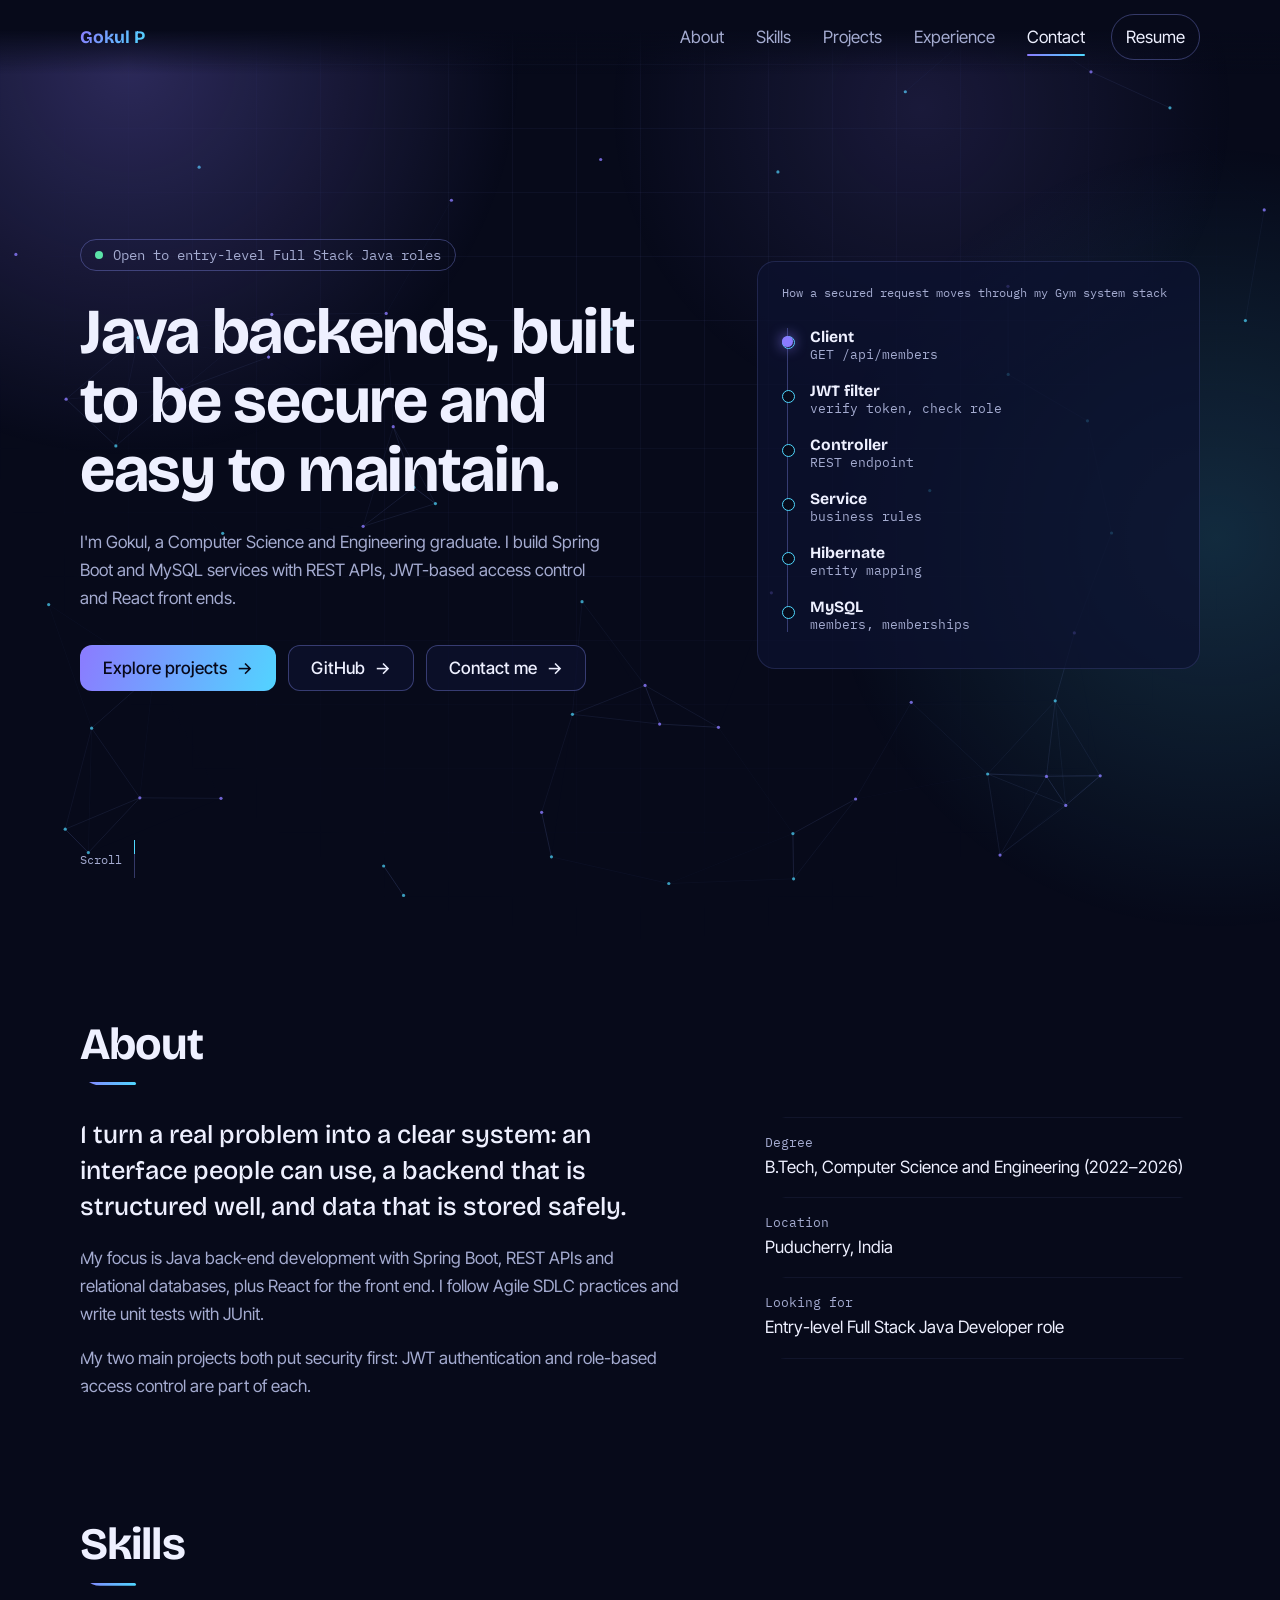
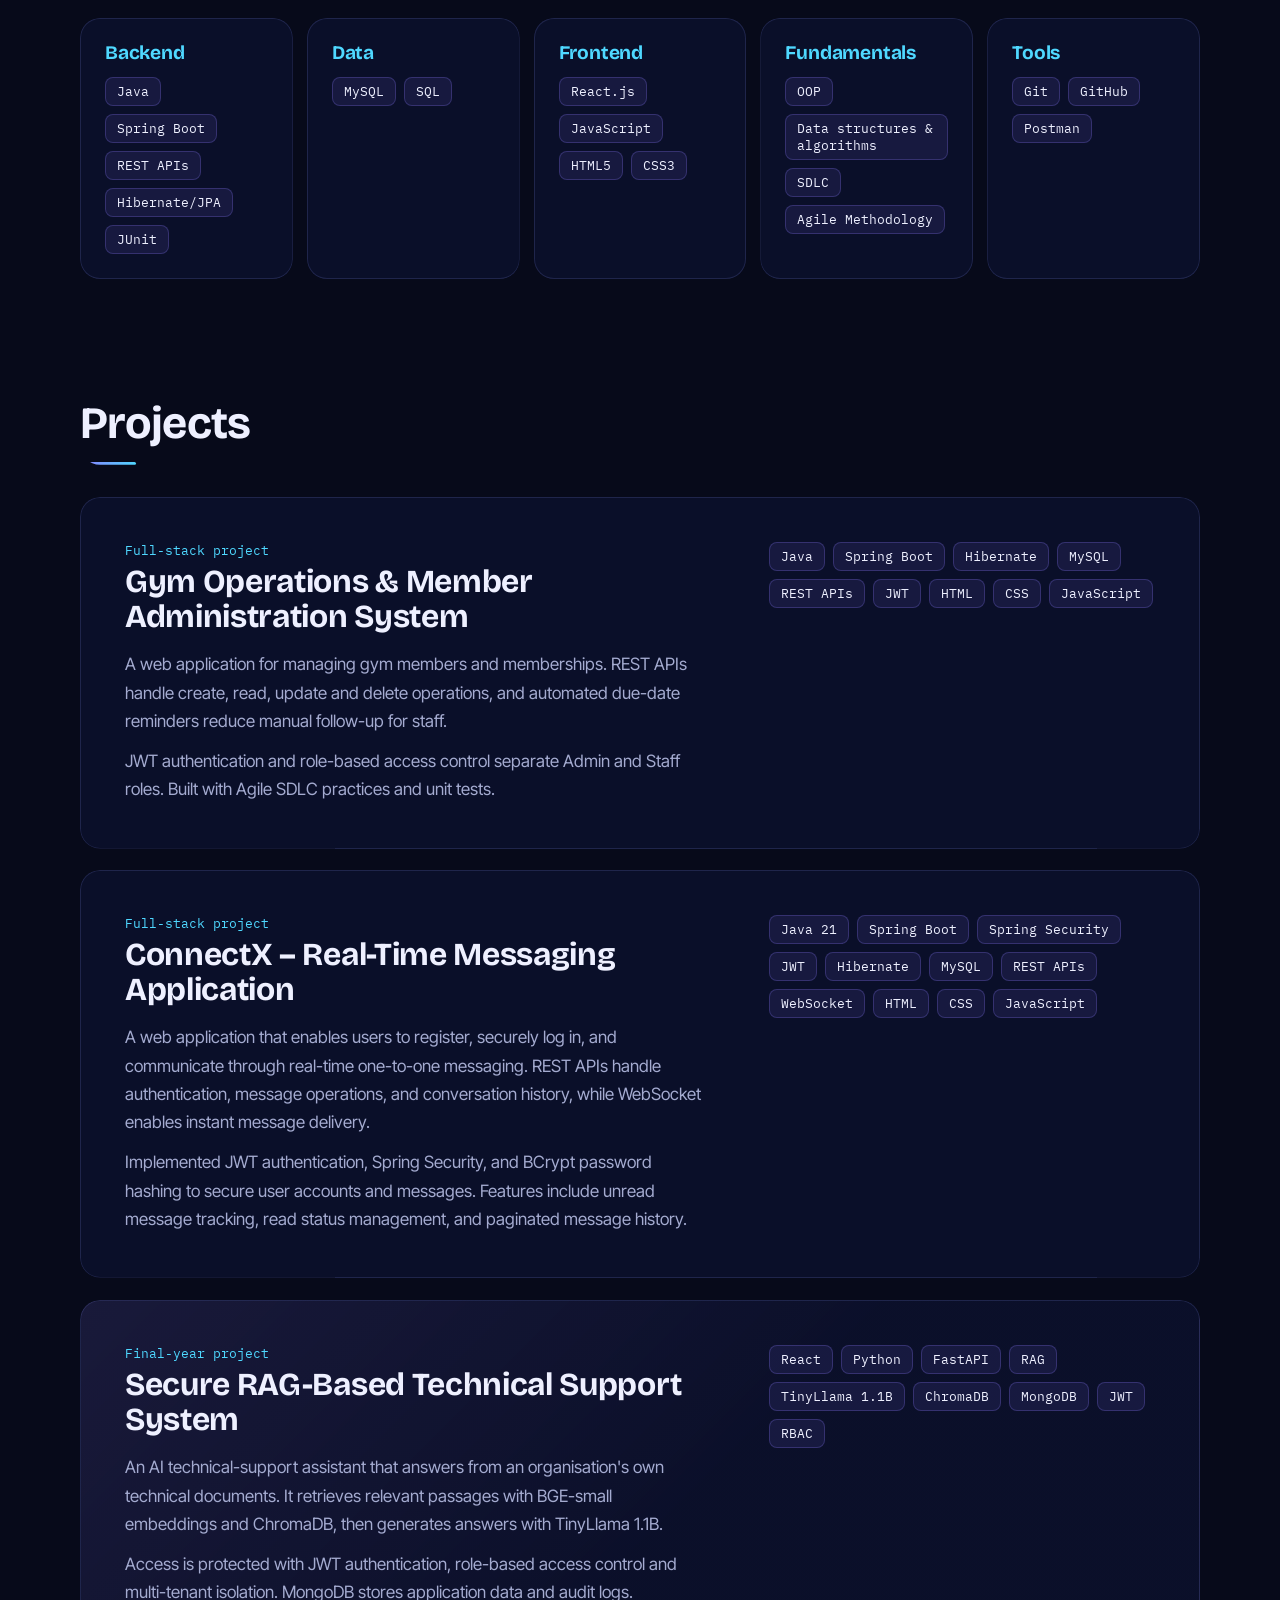
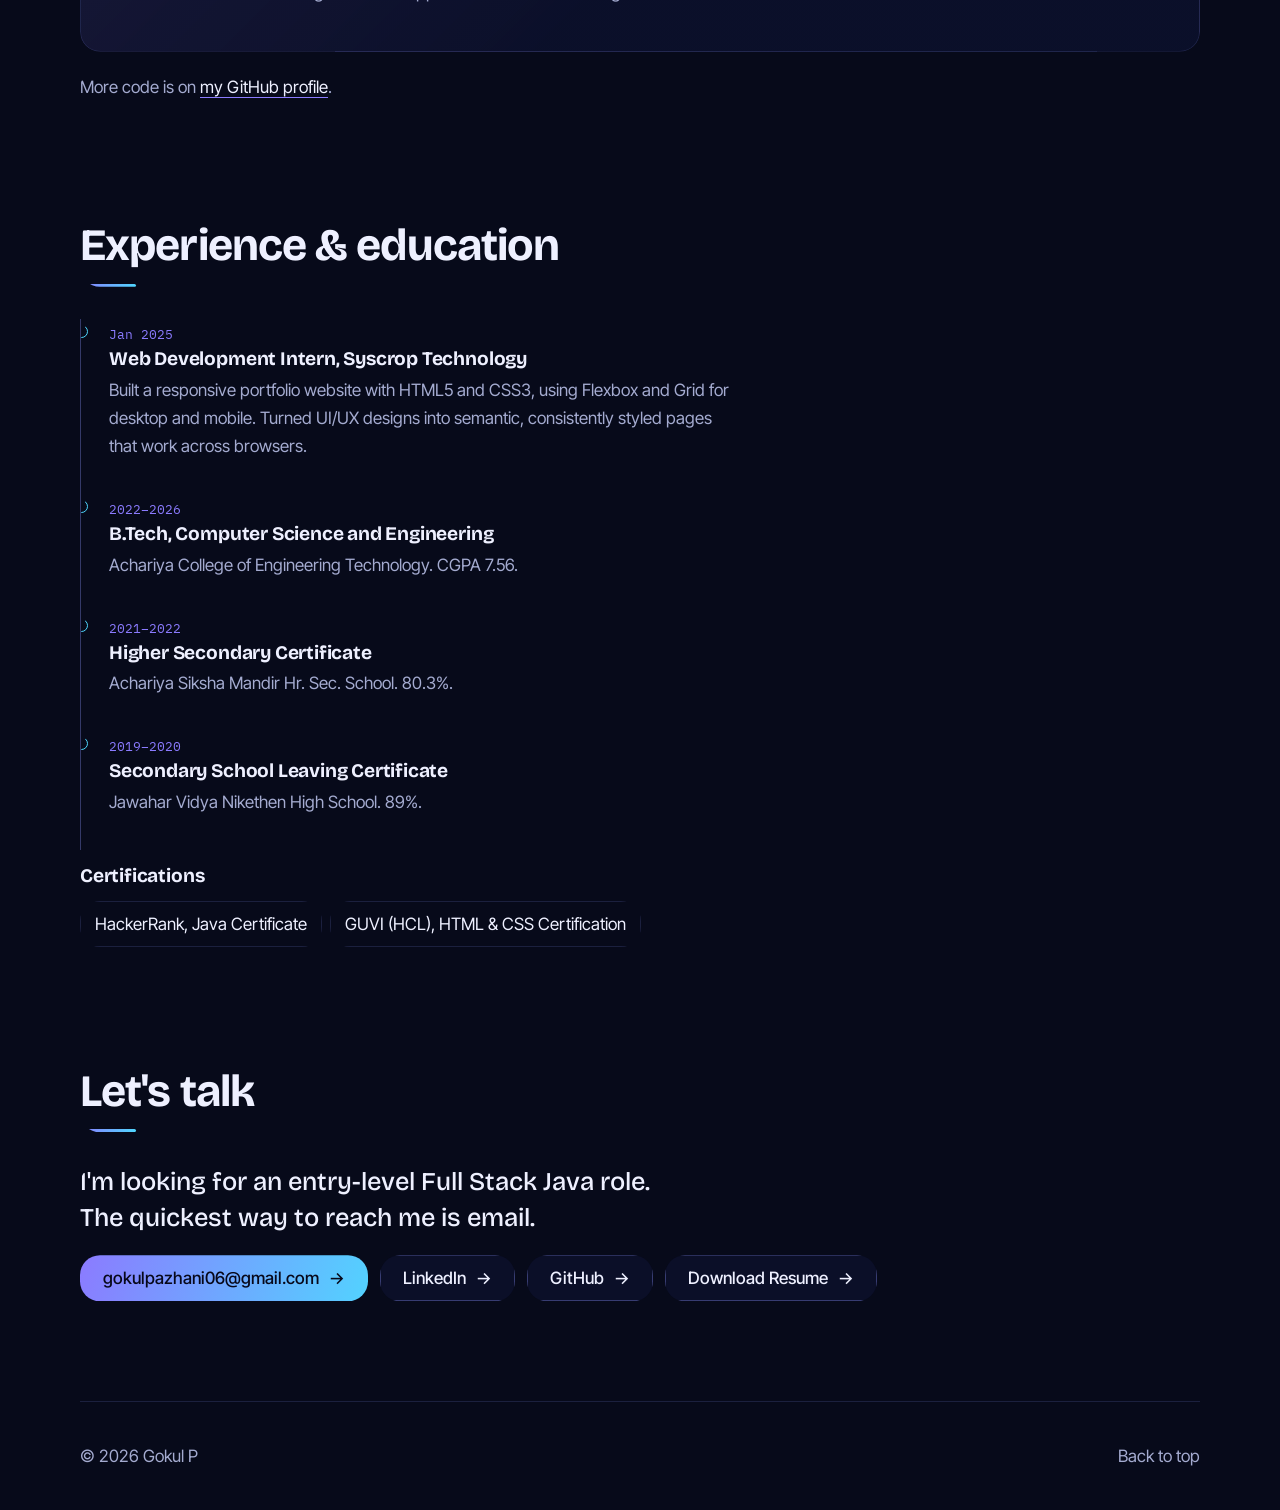
==== commit 54d4d343: "Update ConnectX project and skills in portfolio" ====
--- a/index.html
+++ b/index.html
@@ -76,17 +76,61 @@
 <section id="skills" class="wrap sec">
   <h2>Skills</h2>
   <div class="skills">
-    <div><h3>Backend</h3><ul><li>Java</li><li>Spring Boot</li><li>REST APIs</li><li>Hibernate</li><li>JUnit</li></ul></div>
+    <div><h3>Backend</h3><ul><li>Java</li><li>Spring Boot</li><li>REST APIs</li><li>Hibernate/JPA</li><li>JUnit</li></ul></div>
     <div><h3>Data</h3><ul><li>MySQL</li><li>SQL</li></ul></div>
     <div><h3>Frontend</h3><ul><li>React.js</li><li>JavaScript</li><li>HTML5</li><li>CSS3</li></ul></div>
-    <div><h3>Fundamentals</h3><ul><li>OOP</li><li>Data structures &amp; algorithms</li><li>Agile SDLC</li></ul></div>
-    <div><h3>Tools</h3><ul><li>Git</li><li>GitHub</li></ul></div>
+    <div><h3>Fundamentals</h3><ul><li>OOP</li><li>Data structures &amp; algorithms</li><li>SDLC</li><li>Agile Methodology</li></ul></div>
+    <div><h3>Tools</h3><ul><li>Git</li><li>GitHub</li><li>Postman</li></ul></div>
   </div>
 </section>
 
 <section id="projects" class="wrap sec">
   <h2>Projects</h2>
-  <article class="proj feature">
+  <article class="proj">
+    <div>
+      <p class="tag">Full-stack project</p>
+      <h3>Gym Operations &amp; Member Administration System</h3>
+      <p>A web application for managing gym members and memberships. REST APIs handle create, read, update and delete operations, and automated due-date reminders reduce manual follow-up for staff.</p>
+      <p>JWT authentication and role-based access control separate Admin and Staff roles. Built with Agile SDLC practices and unit tests.</p>
+    </div>
+    <ul class="stack"><li>Java</li><li>Spring Boot</li><li>Hibernate</li><li>MySQL</li><li>REST APIs</li><li>JWT</li><li>HTML</li>
+    <li>CSS</li>
+    <li>JavaScript</li></ul>
+  </article>
+  <article class="proj">
+  <div>
+    <p class="tag">Full-stack project</p>
+    <h3>ConnectX – Real-Time Messaging Application</h3>
+
+    <p>
+      A web application that enables users to register, securely log in,
+      and communicate through real-time one-to-one messaging. REST APIs
+      handle authentication, message operations, and conversation history,
+      while WebSocket enables instant message delivery.
+    </p>
+
+    <p>
+      Implemented JWT authentication, Spring Security, and BCrypt password
+      hashing to secure user accounts and messages. Features include unread
+      message tracking, read status management, and paginated message history.
+    </p>
+  </div>
+
+  <ul class="stack">
+    <li>Java 21</li>
+    <li>Spring Boot</li>
+    <li>Spring Security</li>
+    <li>JWT</li>
+    <li>Hibernate</li>
+    <li>MySQL</li>
+    <li>REST APIs</li>
+    <li>WebSocket</li>
+    <li>HTML</li>
+    <li>CSS</li>
+    <li>JavaScript</li>
+  </ul>
+</article>
+<article class="proj feature">
     <div>
       <p class="tag">Final-year project</p>
       <h3>Secure RAG-Based Technical Support System</h3>
@@ -94,15 +138,6 @@
       <p>Access is protected with JWT authentication, role-based access control and multi-tenant isolation. MongoDB stores application data and audit logs.</p>
     </div>
     <ul class="stack"><li>React</li><li>Python</li><li>FastAPI</li><li>RAG</li><li>TinyLlama 1.1B</li><li>ChromaDB</li><li>MongoDB</li><li>JWT</li><li>RBAC</li></ul>
-  </article>
-  <article class="proj">
-    <div>
-      <p class="tag">Full-stack project</p>
-      <h3>Gym Operations &amp; Member Administration System</h3>
-      <p>A web application for managing gym members and memberships. REST APIs handle create, read, update and delete operations, and automated due-date reminders reduce manual follow-up for staff.</p>
-      <p>JWT authentication and role-based access control separate Admin and Staff roles. Built with Agile SDLC practices and unit tests.</p>
-    </div>
-    <ul class="stack"><li>Java</li><li>Spring Boot</li><li>Hibernate</li><li>MySQL</li><li>REST APIs</li><li>JWT</li></ul>
   </article>
   <p class="note">More code is on <a href="https://github.com/gokul-p-06" target="_blank" rel="noopener noreferrer">my GitHub profile</a>.</p>
 </section>
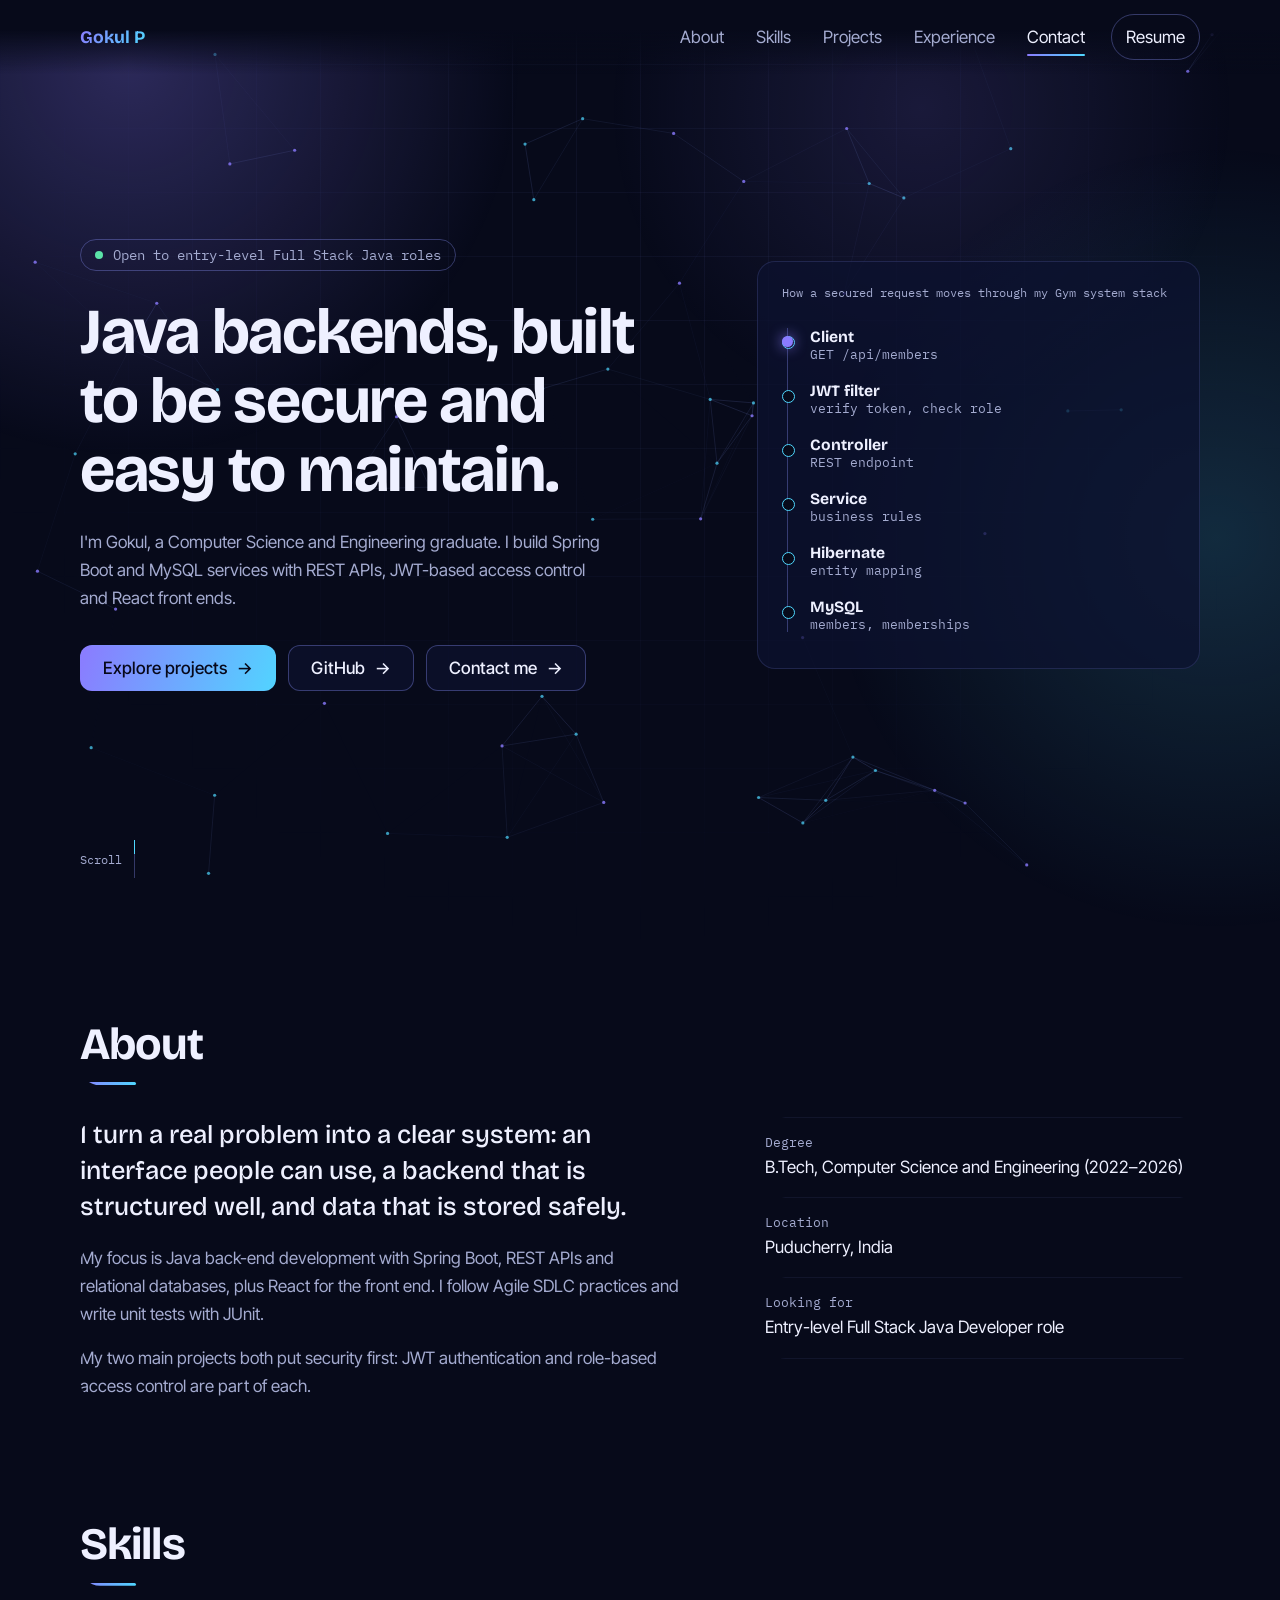
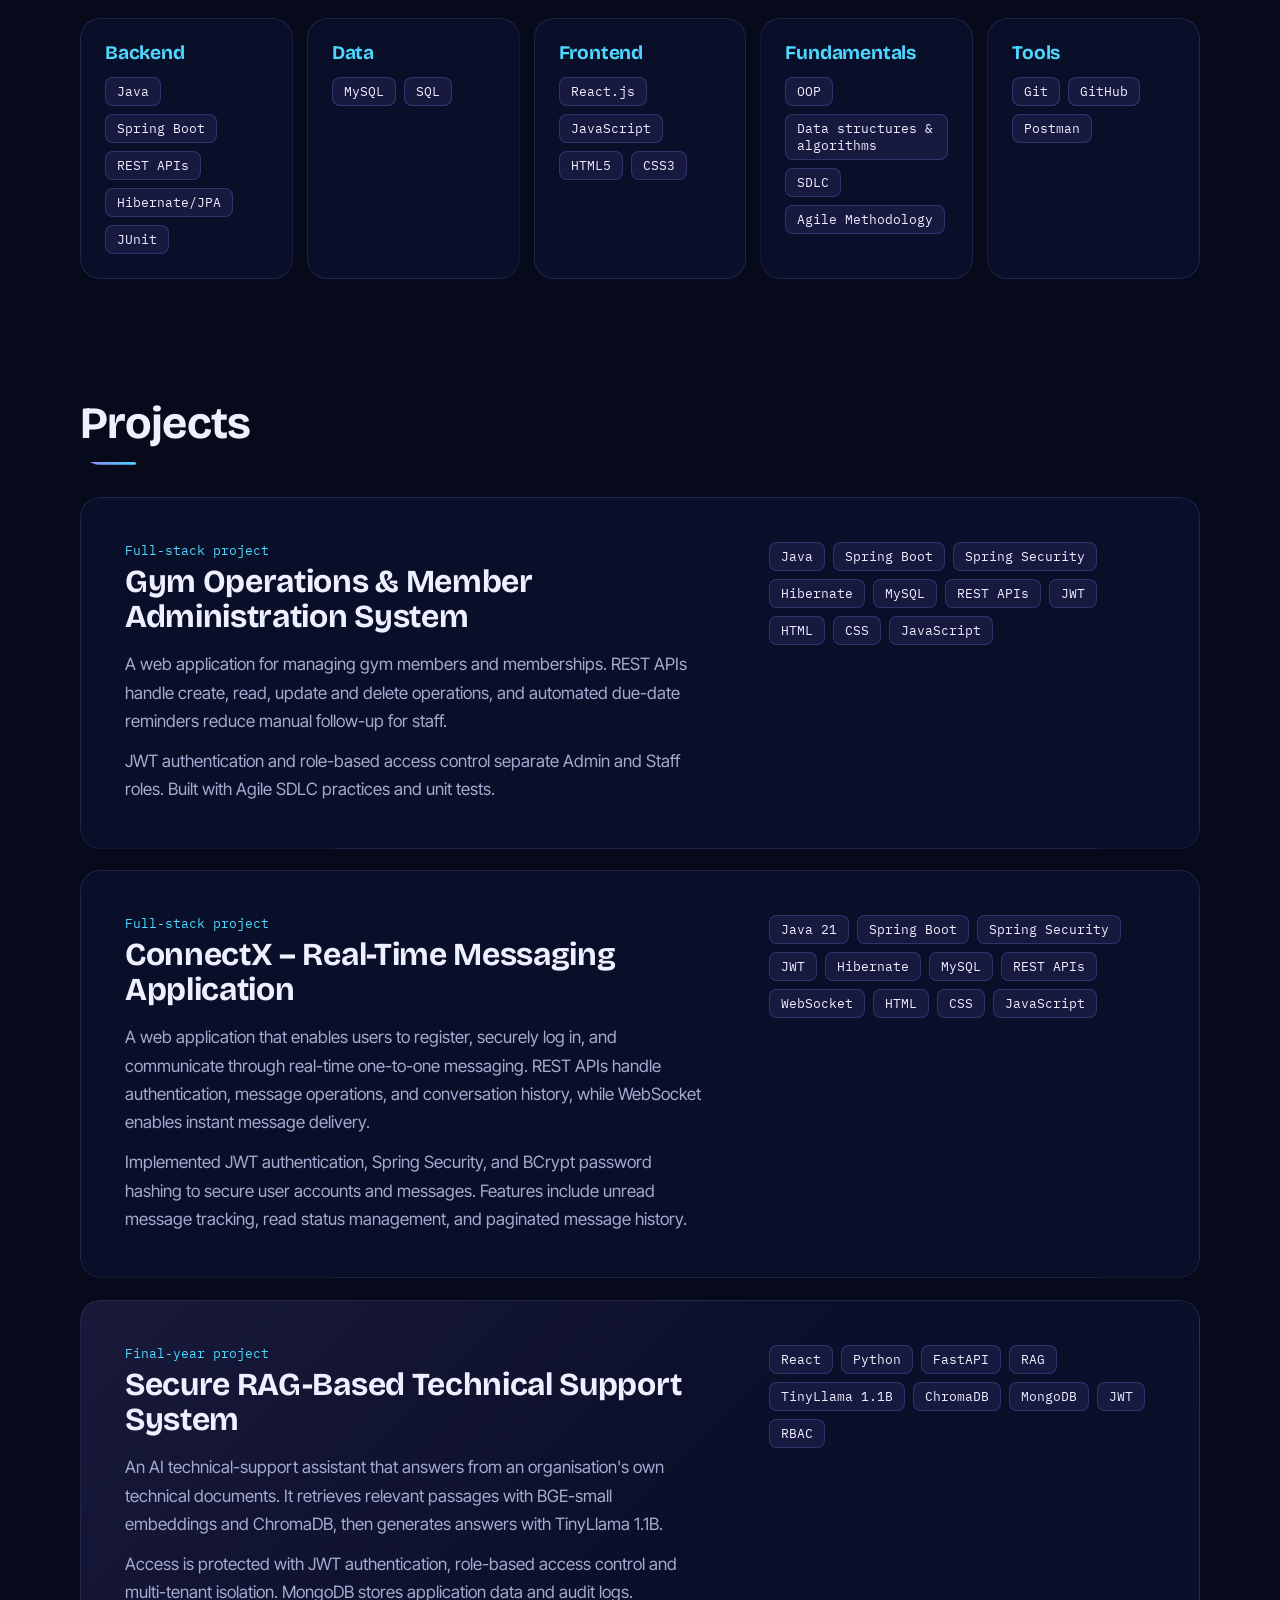
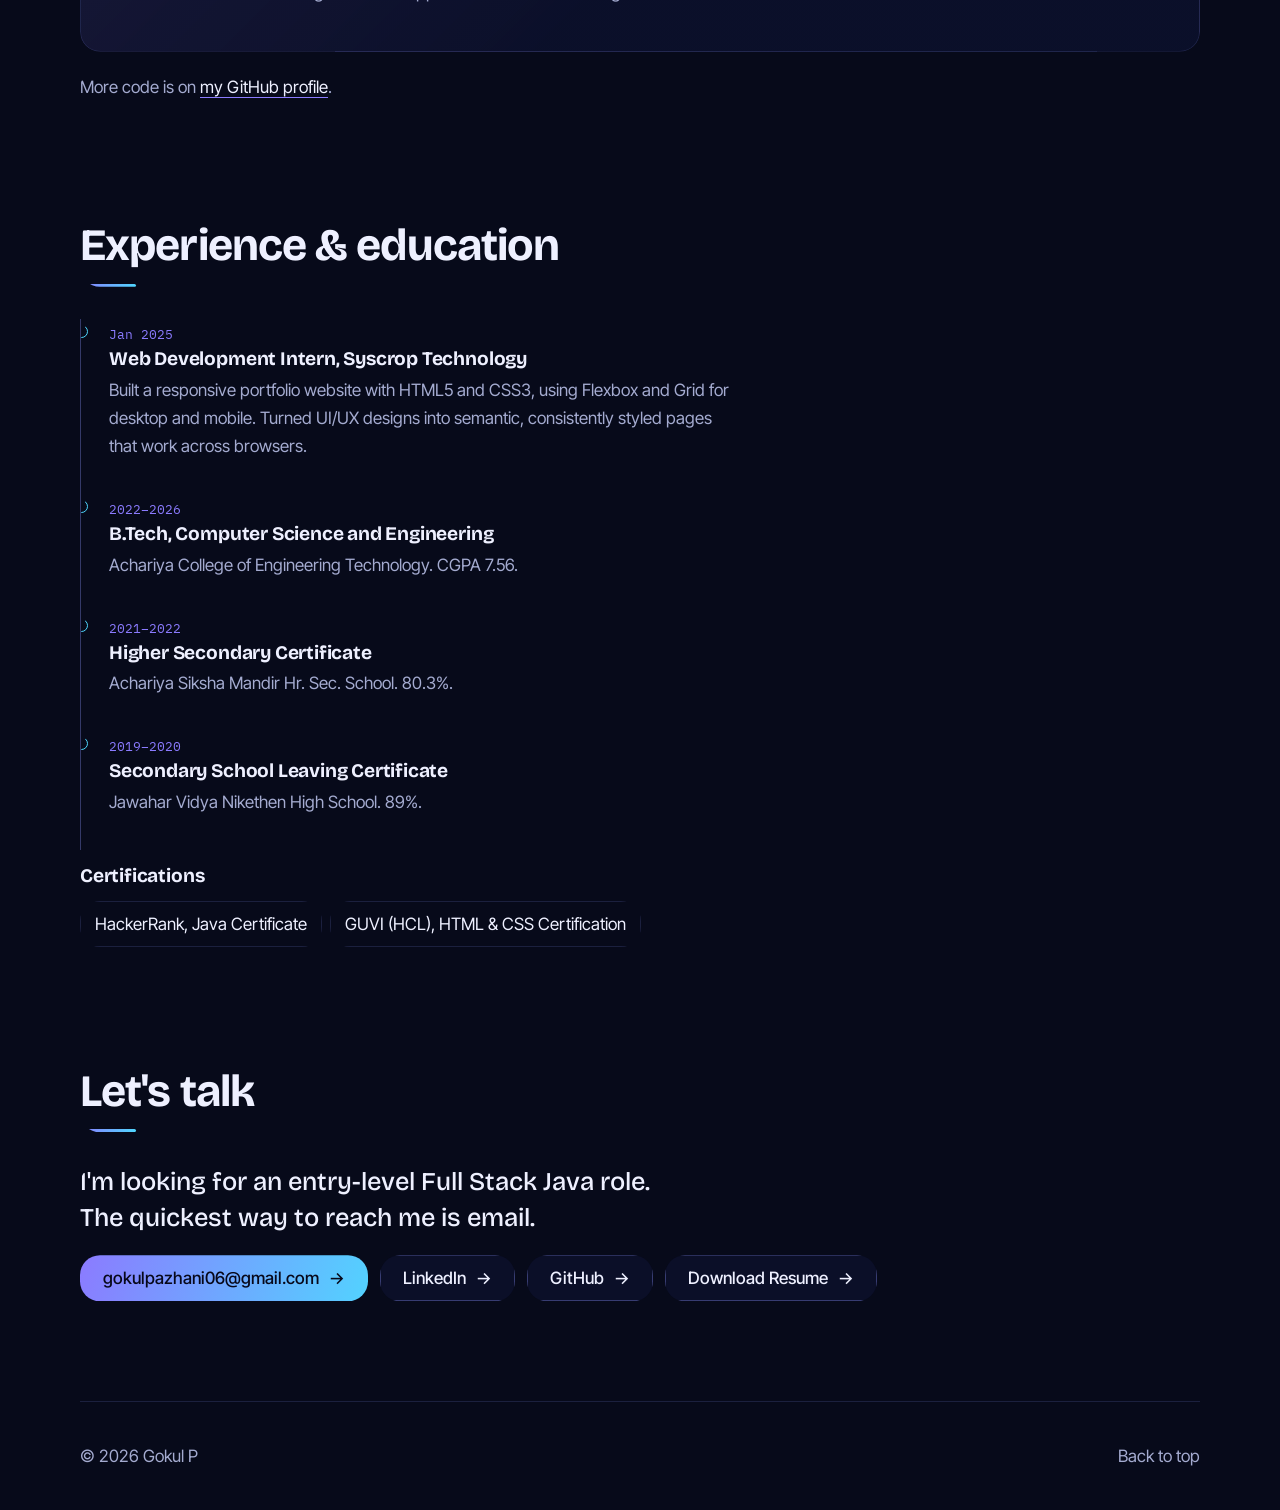
==== commit b6baa90d: "updated skills" ====
--- a/index.html
+++ b/index.html
@@ -93,7 +93,7 @@
       <p>A web application for managing gym members and memberships. REST APIs handle create, read, update and delete operations, and automated due-date reminders reduce manual follow-up for staff.</p>
       <p>JWT authentication and role-based access control separate Admin and Staff roles. Built with Agile SDLC practices and unit tests.</p>
     </div>
-    <ul class="stack"><li>Java</li><li>Spring Boot</li><li>Hibernate</li><li>MySQL</li><li>REST APIs</li><li>JWT</li><li>HTML</li>
+    <ul class="stack"><li>Java</li><li>Spring Boot</li><li>Spring Security</li><li>Hibernate</li><li>MySQL</li><li>REST APIs</li><li>JWT</li><li>HTML</li>
     <li>CSS</li>
     <li>JavaScript</li></ul>
   </article>
